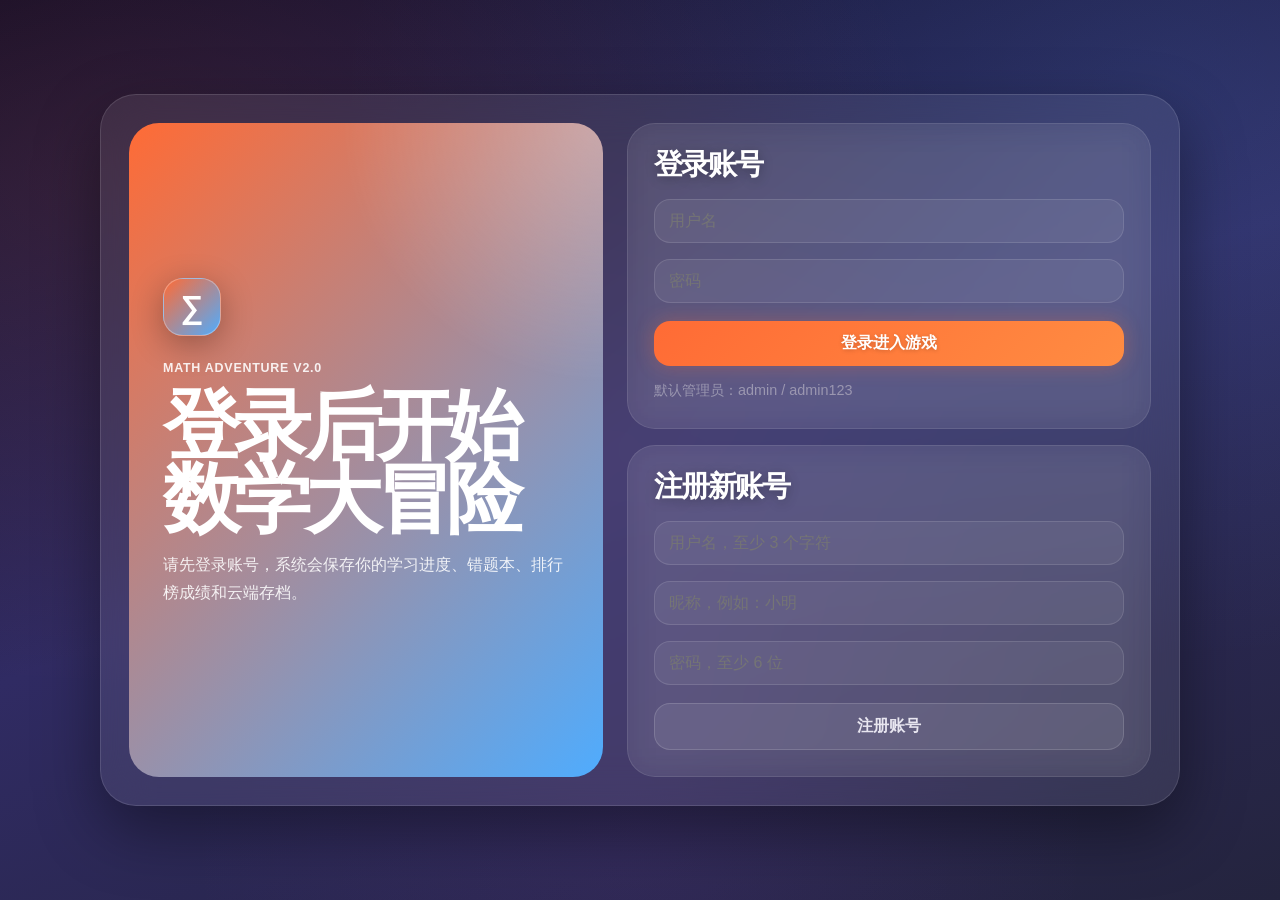
==== index.html @ 15f25584 "Add files via upload" ====
<!DOCTYPE html>
<html lang="zh-CN">
<head>
  <meta charset="UTF-8">
  <meta name="viewport" content="width=device-width, initial-scale=1.0">
  <title>数学大冒险 Math Adventure V2.0</title>
  <style>
:root {
  --bg: #0f0c29;
  --surface: #1a1a3e;
  --card: rgba(255,255,255,0.06);
  --ink: #e8e6f0;
  --muted: #9b97b0;
  --rule: rgba(255,255,255,0.1);
  --primary: #ff6b35;
  --primary-dark: #e04e1a;
  --blue: #4facfe;
  --green: #43e97b;
  --danger: #f5515f;
  --gold: #ffd700;
  --purple: #a855f7;
  --shadow: 0 8px 32px rgba(0, 0, 0, 0.3);
  --glow-primary: 0 0 20px rgba(255,107,53,0.3);
  --glow-blue: 0 0 20px rgba(79,172,254,0.3);
  --glow-green: 0 0 20px rgba(67,233,123,0.3);
}

* { box-sizing: border-box; }

body {
  margin: 0;
  min-height: 100vh;
  color: var(--ink);
  background:
    radial-gradient(ellipse at 10% 20%, rgba(255,107,53,0.12), transparent 50%),
    radial-gradient(ellipse at 90% 10%, rgba(79,172,254,0.12), transparent 50%),
    radial-gradient(ellipse at 50% 90%, rgba(168,85,247,0.08), transparent 50%),
    linear-gradient(160deg, #0f0c29, #302b63, #24243e);
  background-attachment: fixed;
  font-family: "Microsoft YaHei", "PingFang SC", Arial, sans-serif;
  overflow-x: hidden;
}

button, input, textarea { font: inherit; }

button {
  border: none;
  cursor: pointer;
  transition: transform .15s ease, box-shadow .15s ease, background .15s ease, filter .15s ease;
}

button:hover { transform: translateY(-2px); filter: brightness(1.1); }
button:active { transform: translateY(0); filter: brightness(0.95); }

.app {
  width: min(1440px, calc(100% - 28px));
  margin: 0 auto;
  padding: 20px 0 32px;
}

.app.locked {
  display: none;
}

.auth-gate {
  min-height: 100vh;
  display: grid;
  place-items: center;
  padding: 24px;
}

.auth-gate.hidden {
  display: none;
}

.auth-card {
  width: min(1080px, 100%);
  display: grid;
  grid-template-columns: .95fr 1.05fr;
  gap: 24px;
  padding: 28px;
  border-radius: 36px;
  background: rgba(255, 255, 255, 0.08);
  border: 1px solid rgba(255,255,255,0.12);
  box-shadow: 0 24px 64px rgba(0,0,0,0.4);
  backdrop-filter: blur(24px);
}

.auth-intro {
  min-height: 520px;
  padding: 34px;
  border-radius: 30px;
  color: #fff;
  background:
    radial-gradient(circle at top right, rgba(255, 255, 255, .28), transparent 260px),
    linear-gradient(135deg, var(--primary), var(--blue));
  display: flex;
  flex-direction: column;
  justify-content: center;
}

.auth-logo {
  margin-bottom: 22px;
  background: rgba(255, 255, 255, .18);
  border: 1px solid rgba(255, 255, 255, .3);
}

.auth-intro .eyebrow,
.auth-intro p {
  color: rgba(255, 255, 255, .88);
}

.auth-intro h1 {
  margin: 0;
  font-size: clamp(2.5rem, 6vw, 5.2rem);
  line-height: .95;
  letter-spacing: -.08em;
}

.auth-forms {
  display: grid;
  gap: 16px;
}

.auth-panel {
  padding: 26px;
  border-radius: 28px;
  background: rgba(255,255,255,0.06);
  border: 1px solid rgba(255,255,255,0.1);
  backdrop-filter: blur(16px);
}

.auth-panel h2 {
  font-size: 1.8rem;
  margin-bottom: 12px;
}

.auth-tip {
  margin: 12px 0 0;
  font-size: .9rem;
}

.topbar {
  display: flex;
  align-items: center;
  justify-content: space-between;
  gap: 20px;
  margin-bottom: 20px;
}

.brand {
  display: flex;
  gap: 14px;
  align-items: center;
}

.logo {
  width: 58px;
  height: 58px;
  border-radius: 20px;
  display: grid;
  place-items: center;
  color: #fff;
  background: linear-gradient(135deg, var(--primary), var(--blue));
  font-size: 2rem;
  font-weight: 900;
  box-shadow: var(--shadow);
}

.brand h1 {
  margin: 0;
  font-size: 1.55rem;
  letter-spacing: -0.04em;
}

.brand p {
  margin: 2px 0 0;
  color: var(--muted);
  font-size: .9rem;
}

.player-strip {
  display: flex;
  align-items: center;
  gap: 12px;
  padding: 10px;
  background: rgba(255, 255, 255, 0.06);
  border: 1px solid rgba(255,255,255,0.1);
  border-radius: 26px;
  box-shadow: 0 8px 32px rgba(0,0,0,0.3);
  backdrop-filter: blur(16px);
}

.online-status {
  padding: 11px 15px;
  border-radius: 999px;
  color: var(--muted);
  background: rgba(255, 255, 255, 0.06);
  border: 1px solid rgba(255,255,255,0.1);
  box-shadow: 0 8px 32px rgba(0,0,0,0.3);
  font-weight: 800;
  white-space: nowrap;
  backdrop-filter: blur(16px);
}

.online-status.online {
  color: #fff;
  background: linear-gradient(135deg, var(--green), var(--blue));
}

.avatar {
  width: 48px;
  height: 48px;
  border-radius: 18px;
  background: linear-gradient(135deg, var(--purple), var(--blue));
  font-size: 1.7rem;
  box-shadow: 0 4px 16px rgba(168,85,247,0.3);
}

.identity { min-width: 116px; }
.identity strong { display: block; color: #fff; }
.identity span { display: block; color: var(--muted); font-size: .82rem; }

.resource {
  min-width: 64px;
  padding: 8px 10px;
  text-align: center;
  background: rgba(255,255,255,0.06);
  border-radius: 18px;
  border: 1px solid rgba(255,255,255,0.1);
}

.resource b { display: block; color: var(--gold); }
.resource span { display: block; color: var(--muted); font-size: .75rem; }

.layout {
  display: grid;
  grid-template-columns: 220px 1fr;
  gap: 20px;
  align-items: start;
}

.sidebar {
  position: sticky;
  top: 18px;
  display: grid;
  gap: 10px;
  padding: 14px;
  background: rgba(255, 255, 255, 0.05);
  border: 1px solid rgba(255,255,255,0.08);
  border-radius: 28px;
  box-shadow: 0 8px 32px rgba(0,0,0,0.3);
  backdrop-filter: blur(20px);
}

.nav {
  width: 100%;
  text-align: left;
  padding: 13px 14px;
  border-radius: 18px;
  color: var(--ink);
  background: transparent;
  font-weight: 700;
}

.nav.active,
.nav:hover {
  color: #fff;
  background: linear-gradient(135deg, var(--primary), var(--purple));
  box-shadow: var(--glow-primary);
}

.content {
  min-height: 760px;
  padding: 18px;
  border-radius: 32px;
  background: rgba(255, 255, 255, 0.04);
  border: 1px solid rgba(255,255,255,0.08);
  box-shadow: 0 8px 32px rgba(0,0,0,0.3);
  backdrop-filter: blur(20px);
}

.view { display: none; }
.view.active { display: block; animation: fadeIn .25s ease; }

@keyframes fadeIn {
  from { opacity: 0; transform: translateY(12px); }
  to { opacity: 1; transform: translateY(0); }
}

@keyframes shimmer {
  0% { background-position: -200% center; }
  100% { background-position: 200% center; }
}

@keyframes float {
  0%, 100% { transform: translateY(0); }
  50% { transform: translateY(-8px); }
}

@keyframes pulse-glow {
  0%, 100% { box-shadow: 0 0 20px rgba(255,107,53,0.2); }
  50% { box-shadow: 0 0 40px rgba(255,107,53,0.4), 0 0 60px rgba(168,85,247,0.2); }
}

@keyframes gradient-shift {
  0% { background-position: 0% 50%; }
  50% { background-position: 100% 50%; }
  100% { background-position: 0% 50%; }
}

.hero-card {
  display: grid;
  grid-template-columns: 1.15fr .85fr;
  gap: 26px;
  min-height: 360px;
  padding: 34px;
  border-radius: 30px;
  background: linear-gradient(135deg, rgba(255,107,53,0.15), rgba(79,172,254,0.1), rgba(168,85,247,0.08));
  border: 1px solid rgba(255,255,255,0.1);
  box-shadow: 0 12px 48px rgba(0,0,0,0.3);
  backdrop-filter: blur(16px);
  overflow: hidden;
}

.eyebrow {
  margin: 0 0 10px;
  color: var(--gold);
  font-weight: 800;
  letter-spacing: .06em;
  text-transform: uppercase;
  font-size: .78rem;
}

h2 {
  margin: 0;
  font-size: clamp(2rem, 4vw, 4.4rem);
  line-height: 1;
  letter-spacing: -.07em;
  color: #fff;
  text-shadow: 0 2px 12px rgba(0,0,0,0.3);
}

h3 { margin: 0 0 12px; font-size: 1.15rem; color: #fff; }
p { color: var(--muted); line-height: 1.7; }

.hero-actions,
.toolbar,
.battle-actions {
  display: flex;
  flex-wrap: wrap;
  gap: 12px;
  margin-top: 22px;
}

.primary,
.secondary,
.danger-btn {
  padding: 12px 18px;
  border-radius: 16px;
  font-weight: 800;
}

.primary {
  color: #fff;
  background: linear-gradient(135deg, var(--primary), #ff8c42, var(--purple));
  background-size: 200% 200%;
  animation: gradient-shift 3s ease infinite;
  box-shadow: var(--glow-primary);
  text-shadow: 0 1px 4px rgba(0,0,0,0.2);
}

.secondary {
  color: var(--ink);
  background: rgba(255,255,255,0.08);
  border: 1px solid rgba(255,255,255,0.15);
}

.secondary:hover {
  background: rgba(255,255,255,0.14);
  box-shadow: var(--glow-blue);
}

.danger-btn {
  color: #fff;
  background: var(--danger);
}

.hero-visual {
  position: relative;
  min-height: 280px;
  border-radius: 28px;
  background:
    linear-gradient(180deg, rgba(79,172,254,0.12), rgba(168,85,247,0.08)),
    rgba(255,255,255,0.04);
  border: 1px solid rgba(255,255,255,0.08);
}

.boss-face {
  position: absolute;
  inset: 52px;
  display: grid;
  place-items: center;
  font-size: 8rem;
  border-radius: 34px;
  background: rgba(255,255,255,0.04);
  border: 1px solid rgba(255,255,255,0.06);
}

.floating-card {
  position: absolute;
  left: 18px;
  top: 18px;
  padding: 12px 16px;
  border-radius: 16px;
  background: rgba(255,255,255,0.1);
  border: 1px solid rgba(255,255,255,0.15);
  box-shadow: 0 8px 24px rgba(0,0,0,0.3);
  backdrop-filter: blur(12px);
  font-weight: 800;
  color: #fff;
}

.floating-card.alt {
  left: auto;
  top: auto;
  right: 18px;
  bottom: 18px;
}

.dashboard-grid,
.report-grid {
  display: grid;
  grid-template-columns: repeat(3, 1fr);
  gap: 16px;
  margin-top: 16px;
}

.account-grid {
  display: grid;
  grid-template-columns: repeat(3, 1fr);
  gap: 16px;
}

.input {
  width: 100%;
  margin: 8px 0;
  padding: 12px 14px;
  border-radius: 16px;
  border: 1px solid rgba(255,255,255,0.12);
  color: var(--ink);
  background: rgba(255,255,255,0.06);
  outline: none;
}

.input:focus {
  border-color: var(--blue);
  box-shadow: 0 0 0 4px rgba(79,172,254,0.2), var(--glow-blue);
}

.full {
  width: 100%;
  justify-content: center;
  margin-top: 10px;
}

.report-grid { grid-template-columns: repeat(4, 1fr); }

.panel {
  padding: 22px;
  border-radius: 26px;
  background: rgba(255,255,255,0.05);
  border: 1px solid rgba(255,255,255,0.08);
  box-shadow: 0 8px 32px rgba(0,0,0,0.2);
}

.clean-list {
  list-style: none;
  padding: 0;
  margin: 0;
  display: grid;
  gap: 10px;
}

.clean-list li {
  padding: 12px 14px;
  border-radius: 16px;
  background: rgba(255,255,255,0.04);
  color: var(--muted);
}

.progress-line {
  display: grid;
  grid-template-columns: 72px 1fr auto;
  gap: 10px;
  align-items: center;
  margin: 14px 0;
}

.progress-line span { color: var(--muted); font-size: .9rem; }

.bar {
  height: 12px;
  overflow: hidden;
  border-radius: 99px;
  background: rgba(255,255,255,0.08);
}

.bar i {
  display: block;
  width: 0;
  height: 100%;
  border-radius: inherit;
  background: linear-gradient(90deg, var(--blue), var(--green), var(--blue));
  background-size: 200% 100%;
  animation: shimmer 2s linear infinite;
  transition: width .25s ease;
  box-shadow: 0 0 12px rgba(67,233,123,0.4);
}

.bar.danger i { background: linear-gradient(90deg, var(--danger), var(--primary)); box-shadow: 0 0 12px rgba(245,81,95,0.4); }

.quick-grid,
.shop-grid,
.achievement-grid {
  display: grid;
  grid-template-columns: repeat(2, 1fr);
  gap: 10px;
}

.quick-grid button,
.shop-card,
.achievement-card {
  padding: 16px;
  border-radius: 18px;
  background: rgba(255,255,255,0.04);
  border: 1px solid rgba(255,255,255,0.06);
  text-align: left;
}

.section-head {
  display: flex;
  justify-content: space-between;
  gap: 24px;
  align-items: end;
  margin-bottom: 20px;
}

.section-head p { max-width: 520px; margin: 0; }

.world-grid {
  display: grid;
  grid-template-columns: repeat(3, 1fr);
  gap: 16px;
}

.world-card {
  position: relative;
  min-height: 220px;
  padding: 22px;
  border-radius: 28px;
  border: 1px solid var(--rule);
  background: rgba(255,255,255,0.05);
  box-shadow: 0 8px 32px rgba(0,0,0,0.2);
  overflow: hidden;
}

.world-card.locked {
  filter: grayscale(.55);
  opacity: .7;
}

.world-card .world-icon {
  font-size: 3.2rem;
  margin-bottom: 12px;
}

.world-card h3 { font-size: 1.35rem; }

.world-meta {
  display: flex;
  flex-wrap: wrap;
  gap: 8px;
  margin-top: 14px;
}

.tag {
  display: inline-flex;
  padding: 6px 10px;
  border-radius: 999px;
  background: rgba(255,255,255,0.04);
  color: var(--muted);
  font-size: .82rem;
  font-weight: 700;
}

.battle-layout {
  display: grid;
  grid-template-columns: minmax(0, 1fr) 310px;
  gap: 16px;
}

.practice-layout {
  display: grid;
  grid-template-columns: 330px minmax(0, 1fr);
  gap: 16px;
  align-items: start;
}

.practice-mode-grid {
  display: grid;
  gap: 12px;
}

.practice-mode {
  display: grid;
  gap: 5px;
  width: 100%;
  padding: 16px;
  border-radius: 18px;
  text-align: left;
  color: var(--ink);
  background: rgba(255,255,255,0.04);
  border: 2px solid var(--rule);
}

.practice-mode b {
  font-size: 1.02rem;
}

.practice-mode span {
  color: var(--muted);
  font-size: .9rem;
}

.practice-mode.active,
.practice-mode:hover {
  color: #fff;
  border-color: transparent;
  background: linear-gradient(135deg, var(--primary), var(--purple));
  box-shadow: var(--glow-primary);
}

.practice-mode.active span,
.practice-mode:hover span {
  color: rgba(255, 255, 255, .86);
}

.practice-stats {
  display: grid;
  grid-template-columns: 1fr 1fr;
  gap: 10px;
  margin-top: 16px;
}

.practice-stats div {
  padding: 14px;
  border-radius: 16px;
  background: rgba(255,255,255,0.04);
  border: 1px solid rgba(255,255,255,0.06);
  text-align: center;
}

.practice-stats strong {
  display: block;
  color: var(--blue);
  font-size: 1.8rem;
  line-height: 1;
}

.practice-stats span {
  color: var(--muted);
  font-size: .82rem;
}

.fill-answer {
  display: grid;
  grid-template-columns: minmax(0, 1fr) auto;
  gap: 12px;
  margin-top: 14px;
}

.fill-answer input {
  min-height: 58px;
  padding: 12px 16px;
  border-radius: 18px;
  border: 2px solid rgba(255,255,255,0.12);
  background: rgba(255,255,255,0.06);
  color: var(--ink);
  font-size: 1.2rem;
  font-weight: 800;
  outline: none;
}

.battle-top {
  display: flex;
  justify-content: space-between;
  gap: 12px;
}

.timer {
  width: 64px;
  height: 64px;
  display: grid;
  place-items: center;
  border-radius: 22px;
  color: #fff;
  background: linear-gradient(135deg, var(--blue), var(--purple));
  font-size: 1.5rem;
  font-weight: 900;
  box-shadow: var(--glow-blue);
  animation: pulse-glow 2s ease infinite;
}

.grade-picker {
  min-width: 132px;
  padding: 10px 12px;
  border-radius: 22px;
  color: #fff;
  background: linear-gradient(135deg, var(--blue), var(--purple));
  font-weight: 900;
  box-shadow: var(--glow-blue);
}

.grade-picker span {
  display: block;
  margin-bottom: 4px;
  font-size: .76rem;
  opacity: .86;
}

.grade-picker select {
  width: 100%;
  border: 0;
  outline: 0;
  color: #fff;
  background: transparent;
  font-weight: 900;
  cursor: pointer;
}

.grade-picker option {
  color: var(--ink);
}

.boss-area {
  position: relative;
  display: grid;
  grid-template-columns: 1fr 1fr;
  place-items: center;
  min-height: 230px;
  margin: 18px 0;
  border-radius: 24px;
  background:
    linear-gradient(180deg, rgba(79,172,254,0.08), rgba(255,107,53,0.08)),
    rgba(255,255,255,0.03);
  border: 1px solid rgba(255,255,255,0.06);
}

.player-sprite,
.boss-sprite {
  font-size: 5.5rem;
  filter: drop-shadow(0 12px 24px rgba(0,0,0,0.4));
  animation: float 3s ease-in-out infinite;
}

.battle-effect {
  position: absolute;
  left: 50%;
  top: 48%;
  transform: translate(-50%, -50%) scale(.5);
  opacity: 0;
  color: var(--danger);
  font-size: 3rem;
  font-weight: 900;
  pointer-events: none;
}

.battle-effect.show {
  animation: pop .45s ease;
}

@keyframes pop {
  0% { opacity: 0; transform: translate(-50%, -50%) scale(.4); }
  30% { opacity: 1; transform: translate(-50%, -50%) scale(1.25); }
  100% { opacity: 0; transform: translate(-50%, -90%) scale(1); }
}

.hp-row {
  display: grid;
  grid-template-columns: 86px 1fr auto;
  gap: 12px;
  align-items: center;
  margin-bottom: 16px;
}

.question-box {
  padding: 22px;
  min-height: 110px;
  border-radius: 22px;
  background: rgba(255,255,255,0.04);
  border: 1px dashed var(--primary);
}

.question-box p {
  margin: 0;
  font-size: 1.45rem;
  color: #fff;
  font-weight: 900;
}

.answer-grid {
  display: grid;
  grid-template-columns: repeat(2, 1fr);
  gap: 12px;
  margin-top: 14px;
}

.answer-grid button {
  min-height: 64px;
  border-radius: 18px;
  background: rgba(255,255,255,0.06);
  border: 2px solid rgba(255,255,255,0.12);
  color: var(--ink);
  font-size: 1.25rem;
  font-weight: 900;
}

.answer-grid button.correct { border-color: var(--green); background: rgba(67,233,123,0.15); box-shadow: var(--glow-green); }
.answer-grid button.wrong { border-color: var(--danger); background: rgba(245,81,95,0.15); box-shadow: 0 0 16px rgba(245,81,95,0.3); }

.weights { display: grid; gap: 12px; margin: 16px 0 22px; }
.weight-row { display: grid; grid-template-columns: 70px 1fr 36px; gap: 8px; align-items: center; color: var(--muted); }

.wrong-list {
  display: grid;
  gap: 12px;
  margin-top: 16px;
}

.wrong-item {
  padding: 16px;
  border-radius: 18px;
  background: rgba(255,255,255,0.04);
  border: 1px solid rgba(255,255,255,0.06);
}

.wrong-item b { color: var(--ink); }
.wrong-item p { margin: 6px 0 0; }

.pet-card {
  display: grid;
  grid-template-columns: 220px 1fr;
  gap: 22px;
  align-items: center;
}

.pet-big {
  height: 220px;
  display: grid;
  place-items: center;
  border-radius: 30px;
  background: rgba(255,255,255,0.04);
  font-size: 7rem;
}

.shop-card h3,
.achievement-card h3 { margin-bottom: 6px; }

.shop-card p,
.achievement-card p { margin: 0 0 12px; }

.shop-card .price {
  display: flex;
  justify-content: space-between;
  align-items: center;
  gap: 12px;
}

.achievement-card.done {
  border-color: rgba(47, 172, 102, .5);
  background: rgba(47, 172, 102, .08);
}

.achievement-card .reward {
  color: var(--primary-dark);
  font-weight: 900;
}

.stat-card {
  text-align: center;
}

.stat-card strong {
  display: block;
  font-size: 2.4rem;
  color: var(--blue);
  line-height: 1;
}

.stat-card span { color: var(--muted); }

.report-bars {
  display: grid;
  gap: 14px;
}

.table-wrap {
  width: 100%;
  margin-top: 16px;
  overflow: auto;
  max-height: 560px;
  border: 1px solid var(--rule);
  border-radius: 18px;
}

table {
  width: 100%;
  min-width: 760px;
  border-collapse: collapse;
  background: var(--card);
}

th,
td {
  padding: 13px 14px;
  text-align: left;
  border-bottom: 1px solid var(--rule);
}

th {
  color: var(--ink);
  background: rgba(255,255,255,0.04);
}

td {
  color: var(--muted);
}

.report-row {
  display: grid;
  grid-template-columns: 90px 1fr 80px;
  align-items: center;
  gap: 10px;
}

textarea {
  width: 100%;
  min-height: 220px;
  margin-top: 18px;
  padding: 16px;
  resize: vertical;
  border-radius: 18px;
  border: 1px solid var(--rule);
  color: var(--ink);
  background: rgba(255,255,255,0.04);
}

.toast {
  position: fixed;
  left: 50%;
  bottom: 26px;
  z-index: 20;
  transform: translateX(-50%) translateY(18px);
  opacity: 0;
  max-width: min(520px, calc(100% - 32px));
  padding: 14px 18px;
  border-radius: 18px;
  color: #fff;
  background: rgba(38, 49, 68, .94);
  box-shadow: var(--shadow);
  pointer-events: none;
  transition: opacity .2s ease, transform .2s ease;
}

.toast.show {
  opacity: 1;
  transform: translateX(-50%) translateY(0);
}

@media (max-width: 1100px) {
  .topbar,
  .section-head { align-items: stretch; flex-direction: column; }
  .auth-card { grid-template-columns: 1fr; }
  .auth-intro { min-height: auto; }
  .player-strip { flex-wrap: wrap; }
  .layout { grid-template-columns: 1fr; }
  .sidebar {
    position: static;
    grid-template-columns: repeat(3, 1fr);
  }
  .battle-layout,
  .practice-layout,
  .hero-card,
  .pet-card { grid-template-columns: 1fr; }
  .dashboard-grid,
  .account-grid,
  .report-grid,
  .world-grid { grid-template-columns: repeat(2, 1fr); }
}

@media (max-width: 720px) {
  .app { width: min(100% - 16px, 1440px); padding-top: 10px; }
  .auth-gate { padding: 10px; }
  .auth-card { padding: 12px; border-radius: 24px; }
  .auth-intro,
  .auth-panel { padding: 20px; border-radius: 22px; }
  .auth-intro h1 { font-size: 2.4rem; }
  .sidebar,
  .dashboard-grid,
  .account-grid,
  .report-grid,
  .world-grid,
  .answer-grid,
  .fill-answer,
  .quick-grid,
  .shop-grid,
  .achievement-grid { grid-template-columns: 1fr; }
  .content { padding: 10px; }
  .hero-card,
  .panel { padding: 18px; }
  .resource { min-width: calc(50% - 6px); }
  .progress-line,
  .hp-row,
  .report-row,
  .weight-row { grid-template-columns: 1fr; }
  h2 { font-size: 2.2rem; }
}

</style>
</head>
<body>
  <section id="authGate" class="auth-gate">
    <div class="auth-card">
      <div class="auth-intro">
        <div class="logo auth-logo">∑</div>
        <p class="eyebrow">Math Adventure V2.0</p>
        <h1>登录后开始数学大冒险</h1>
        <p>请先登录账号，系统会保存你的学习进度、错题本、排行榜成绩和云端存档。</p>
      </div>
      <div class="auth-forms">
        <article class="auth-panel">
          <h2>登录账号</h2>
          <input id="authLoginUsername" class="input" placeholder="用户名">
          <input id="authLoginPassword" class="input" type="password" placeholder="密码">
          <button class="primary full" id="authLoginBtn">登录进入游戏</button>
          <p class="auth-tip">默认管理员：admin / admin123</p>
        </article>
        <article class="auth-panel">
          <h2>注册新账号</h2>
          <input id="authRegUsername" class="input" placeholder="用户名，至少 3 个字符">
          <input id="authRegDisplayName" class="input" placeholder="昵称，例如：小明">
          <input id="authRegPassword" class="input" type="password" placeholder="密码，至少 6 位">
          <button class="secondary full" id="authRegisterBtn">注册账号</button>
        </article>
      </div>
    </div>
  </section>

  <div id="app" class="app locked">
    <header class="topbar">
      <div class="brand">
        <div class="logo">∑</div>
        <div>
          <h1>数学大冒险</h1>
          <p>Math Adventure V2.0</p>
        </div>
      </div>
      <div class="online-status" id="onlineStatus">离线试玩模式</div>
      <div class="player-strip">
        <button class="avatar" id="avatarBtn" title="切换头像">🧙</button>
        <div class="identity">
          <strong id="playerName">小冒险家</strong>
          <span id="playerTitle">新手探险者</span>
        </div>
        <div class="resource"><b id="levelValue">1</b><span>等级</span></div>
        <div class="resource"><b id="coinValue">0</b><span>金币</span></div>
        <div class="resource"><b id="diamondValue">0</b><span>钻石</span></div>
        <div class="resource"><b id="staminaValue">20</b><span>体力</span></div>
      </div>
    </header>

    <main class="layout">
      <aside class="sidebar">
        <button class="nav active" data-view="home">🏰 游戏大厅</button>
        <button class="nav" data-view="account">👤 账号中心</button>
        <button class="nav" data-view="map">🗺️ 世界地图</button>
        <button class="nav" data-view="battle">⚔️ 开始冒险</button>
        <button class="nav" data-view="practice">✍️ 练习模式</button>
        <button class="nav" data-view="english">🅰️ 英语冒险</button>
        <button class="nav" data-view="wrongbook">📒 错题本</button>
        <button class="nav" data-view="pet">🐾 宠物</button>
        <button class="nav" data-view="shop">🛒 商城</button>
        <button class="nav" data-view="achievements">🏅 成就</button>
        <button class="nav" data-view="report">📊 学习报告</button>
        <button class="nav" data-view="leaderboard">🏆 排行榜</button>
        <button class="nav" data-view="settings">💾 存档</button>
      </aside>

      <section class="content">
        <section id="home" class="view active">
          <div class="hero-card">
            <div>
              <p class="eyebrow">小学 1～6 年级 · 游戏化数学学习</p>
              <h2>答题、闯关、打 Boss，升级你的数学战斗力</h2>
              <p>选择世界地图进入关卡，答对题目获得经验和金币。系统会根据你的正确率自动调整题型，让你重点练习薄弱内容。</p>
              <div class="hero-actions">
                <button class="primary" data-jump="battle">开始冒险</button>
                <button class="secondary" data-jump="practice">专项练习</button>
                <button class="secondary" data-jump="map">查看地图</button>
              </div>
            </div>
            <div class="hero-visual">
              <div class="boss-face">🐉</div>
              <div class="floating-card">连击 <b id="comboHome">0</b></div>
              <div class="floating-card alt">正确率 <b id="accuracyHome">0%</b></div>
            </div>
          </div>

          <div class="dashboard-grid">
            <article class="panel">
              <h3>今日任务</h3>
              <ul id="dailyTasks" class="clean-list"></ul>
            </article>
            <article class="panel">
              <h3>当前进度</h3>
              <div class="progress-line">
                <span>经验</span>
                <div class="bar"><i id="xpBar"></i></div>
                <b id="xpText">0 / 100</b>
              </div>
              <div class="progress-line">
                <span>当前 Boss</span>
                <div class="bar danger"><i id="bossPreviewBar"></i></div>
                <b id="bossPreviewText">100%</b>
              </div>
            </article>
            <article class="panel">
              <h3>快捷入口</h3>
              <div class="quick-grid">
                <button data-jump="wrongbook">错题复练</button>
                <button data-jump="practice">练习模式</button>
                <button data-jump="pet">培养宠物</button>
                <button data-jump="shop">购买道具</button>
              </div>
            </article>
          </div>
        </section>

        <section id="account" class="view">
          <div class="section-head">
            <div>
              <p class="eyebrow">Account</p>
              <h2>账号中心</h2>
            </div>
            <p>登录后可以把存档同步到后端数据库，并参与排行榜。未启动服务器时仍可离线试玩。</p>
          </div>
          <div class="account-grid">
            <article class="panel">
              <h3>注册账号</h3>
              <input id="regUsername" class="input" placeholder="用户名，至少 3 个字符">
              <input id="regDisplayName" class="input" placeholder="昵称，例如：小明">
              <input id="regPassword" class="input" type="password" placeholder="密码，至少 6 位">
              <button class="primary full" id="registerBtn">注册</button>
            </article>
            <article class="panel">
              <h3>登录</h3>
              <input id="loginUsername" class="input" placeholder="用户名">
              <input id="loginPassword" class="input" type="password" placeholder="密码">
              <button class="primary full" id="loginBtn">登录</button>
              <button class="secondary full" id="logoutBtn">退出登录</button>
            </article>
            <article class="panel">
              <h3>云端同步</h3>
              <p id="accountInfo">当前未登录，游戏会保存在本机浏览器。</p>
              <div class="toolbar">
                <button class="primary" id="syncSaveBtn">上传存档</button>
                <button class="secondary" id="loadCloudBtn">读取云端存档</button>
              </div>
            </article>
          </div>
        </section>

        <section id="map" class="view">
          <div class="section-head">
            <div>
              <p class="eyebrow">World Map</p>
              <h2>六大数学世界</h2>
            </div>
            <p>每个世界对应一个年级，完成关卡可解锁后续地图。</p>
          </div>
          <div id="worldGrid" class="world-grid"></div>
        </section>

        <section id="battle" class="view">
          <div class="battle-layout">
            <div class="battle-stage panel">
              <div class="battle-top">
                <div>
                  <p class="eyebrow" id="battleWorld">森林王国 · 第 1 关</p>
                  <h2 id="questionTitle">准备开始答题</h2>
                </div>
                <div class="timer" id="timer">30</div>
              </div>
              <div class="boss-area">
                <div class="player-sprite">🧙</div>
                <div class="battle-effect" id="battleEffect">+</div>
                <div class="boss-sprite" id="bossSprite">🐺</div>
              </div>
              <div class="hp-row">
                <span>Boss 生命</span>
                <div class="bar danger"><i id="bossHpBar"></i></div>
                <b id="bossHpText">100 / 100</b>
              </div>
              <div id="questionBox" class="question-box">
                <p>点击“生成题目”开始本关挑战。</p>
              </div>
              <div id="answerGrid" class="answer-grid"></div>
              <div class="battle-actions">
                <button class="primary" id="newQuestionBtn">生成题目</button>
                <button class="secondary" id="hintBtn">使用提示卡</button>
                <button class="secondary" id="reviveBtn">复活</button>
              </div>
            </div>
            <aside class="panel battle-side">
              <h3>AI 出题策略</h3>
              <p id="aiTip">系统会根据你的历史错题动态提高薄弱题型出现概率。</p>
              <div id="skillWeights" class="weights"></div>
              <h3>本关状态</h3>
              <ul class="clean-list">
                <li>连击：<b id="comboValue">0</b></li>
                <li>累计答题：<b id="answeredValue">0</b></li>
                <li>正确题数：<b id="correctValue">0</b></li>
                <li>当前关卡：<b id="levelStageValue">1-1</b></li>
              </ul>
            </aside>
          </div>
        </section>

        <section id="practice" class="view">
          <div class="section-head">
            <div>
              <p class="eyebrow">Practice Mode</p>
              <h2>练习模式</h2>
            </div>
            <p>选择题型进行专项练习，包含应用题、判断题、填空题。答错会自动进入错题本，答对会获得金币和经验。</p>
          </div>
          <div class="practice-layout">
            <aside class="panel">
              <h3>选择学科</h3>
              <div class="practice-mode-grid" style="margin-bottom:12px;">
                <button class="practice-mode active" data-practice-subject="math">
                  <b>🔢 数学</b>
                  <span>计算、应用、几何</span>
                </button>
                <button class="practice-mode" data-practice-subject="english">
                  <b>🅰️ 英语</b>
                  <span>单词、词汇、拼写</span>
                </button>
              </div>
              <h3>选择练习类型</h3>
              <div class="practice-mode-grid" id="practiceTypeGrid">
                <button class="practice-mode active" data-practice-type="mixed">
                  <b>综合练习</b>
                  <span>计算、应用、判断、填空混合出现</span>
                </button>
                <button class="practice-mode" data-practice-type="word">
                  <b>应用题</b>
                  <span>读题、列式、解决实际问题</span>
                </button>
                <button class="practice-mode" data-practice-type="judge">
                  <b>判断题</b>
                  <span>判断算式或结论是否正确</span>
                </button>
                <button class="practice-mode" data-practice-type="fill">
                  <b>填空题</b>
                  <span>输入答案，训练精准计算</span>
                </button>
              </div>
              <h3 style="margin-top:16px;">⭐ 挑战模式</h3>
              <div class="practice-mode-grid" id="challengeGrid">
                <button class="practice-mode" data-challenge="wrong">
                  <b>⭐ 错题强化</b>
                  <span>针对错题专项训练</span>
                </button>
                <button class="practice-mode" data-challenge="random">
                  <b>⭐ 随机挑战</b>
                  <span>随机学科随机难度</span>
                </button>
                <button class="practice-mode" data-challenge="speed">
                  <b>⭐ 极速模式</b>
                  <span>每题限时10秒</span>
                </button>
                <button class="practice-mode" data-challenge="ai">
                  <b>⭐ AI智能推荐</b>
                  <span>针对薄弱点练习</span>
                </button>
                <button class="practice-mode" data-challenge="exam">
                  <b>⭐ 模拟考试</b>
                  <span>20题限时10分钟</span>
                </button>
              </div>
              <div class="practice-stats">
                <div><strong id="practiceCount">0</strong><span>本次练习</span></div>
                <div><strong id="practiceCorrect">0</strong><span>本次正确</span></div>
              </div>
            </aside>
            <div class="panel practice-stage">
              <div class="battle-top">
                <div>
                  <p class="eyebrow" id="practiceModeTitle">综合练习</p>
                  <h2 id="practiceQuestionTitle">准备练习</h2>
                </div>
                <label class="grade-picker" title="选择练习题年级">
                  <span>年级</span>
                  <select id="practiceGradeSelect">
                    <option value="1">一年级</option>
                    <option value="2">二年级</option>
                    <option value="3">三年级</option>
                    <option value="4">四年级</option>
                    <option value="5">五年级</option>
                    <option value="6">六年级</option>
                  </select>
                </label>
              </div>
              <div id="practiceQuestionBox" class="question-box">
                <p>选择练习类型后，点击“生成练习题”。</p>
              </div>
              <div id="practiceAnswerGrid" class="answer-grid"></div>
              <div id="examResult" class="panel" style="display:none;margin-top:14px;"></div>
              <div class="battle-actions">
                <button class="primary" id="newPracticeBtn">生成练习题</button>
                <button class="secondary" id="practiceHintBtn">提示</button>
              </div>
            </div>
          </div>
        </section>

        <section id="wrongbook" class="view">
          <div class="section-head">
            <div>
              <p class="eyebrow">Wrong Book</p>
              <h2>错题本</h2>
            </div>
            <p>自动记录错误题目，支持专项复练。</p>
          </div>
          <div class="panel">
            <div class="toolbar">
              <button class="primary" id="practiceWrongBtn">复练错题</button>
              <button class="secondary" id="clearWrongBtn">清空错题</button>
            </div>
            <div id="wrongList" class="wrong-list"></div>
          </div>
        </section>

        <section id="pet" class="view">
          <div class="section-head">
            <div>
              <p class="eyebrow">Pet System</p>
              <h2>宠物伙伴</h2>
            </div>
            <p>宠物升级后会增加金币、经验收益，并提供战斗辅助。</p>
          </div>
          <div class="pet-card panel">
            <div class="pet-big" id="petIcon">🐣</div>
            <div>
              <h3 id="petName">小数苗</h3>
              <p id="petDesc">技能：答对题目时额外获得金币。</p>
              <div class="progress-line">
                <span>宠物等级</span>
                <div class="bar"><i id="petBar"></i></div>
                <b id="petLevelText">Lv.1</b>
              </div>
              <button class="primary" id="feedPetBtn">喂养宠物（30 金币）</button>
            </div>
          </div>
        </section>

        <section id="shop" class="view">
          <div class="section-head">
            <div>
              <p class="eyebrow">Shop</p>
              <h2>冒险商城</h2>
            </div>
            <p>购买提示卡、复活卡、双倍经验和主题皮肤。</p>
          </div>
          <div id="shopGrid" class="shop-grid"></div>
        </section>

        <section id="achievements" class="view">
          <div class="section-head">
            <div>
              <p class="eyebrow">Achievements</p>
              <h2>成就系统</h2>
            </div>
            <p>完成指定目标可以获得称号、金币和钻石。</p>
          </div>
          <div id="achievementGrid" class="achievement-grid"></div>
        </section>

        <section id="report" class="view">
          <div class="section-head">
            <div>
              <p class="eyebrow">Learning Report</p>
              <h2>学习报告</h2>
            </div>
            <p>统计学习时间、答题数量、正确率、错题排行和提升趋势。</p>
          </div>
          <div class="report-grid">
            <article class="panel stat-card"><strong id="reportAnswered">0</strong><span>累计答题</span></article>
            <article class="panel stat-card"><strong id="reportAccuracy">0%</strong><span>总体正确率</span></article>
            <article class="panel stat-card"><strong id="reportDays">1</strong><span>学习天数</span></article>
            <article class="panel stat-card"><strong id="reportTime">0 分钟</strong><span>学习时间</span></article>
          </div>
          <div class="panel">
            <h3>题型表现</h3>
            <div id="reportSkills" class="report-bars"></div>
          </div>
        </section>

        <section id="leaderboard" class="view">
          <div class="section-head">
            <div>
              <p class="eyebrow">Leaderboard</p>
              <h2>排行榜</h2>
            </div>
            <p>登录后击败 Boss 或上报成绩，会进入全服排行榜。</p>
          </div>
          <div class="panel">
            <div class="toolbar">
              <button class="primary" id="submitScoreBtn">上报当前成绩</button>
              <button class="secondary" id="refreshRankBtn">刷新排行榜</button>
            </div>
            <div class="table-wrap">
              <table>
                <thead>
                  <tr>
                    <th>排名</th>
                    <th>玩家</th>
                    <th>分数</th>
                    <th>等级</th>
                    <th>世界</th>
                    <th>正确率</th>
                    <th>答题数</th>
                  </tr>
                </thead>
                <tbody id="leaderboardBody">
                  <tr><td colspan="7">点击刷新排行榜。</td></tr>
                </tbody>
              </table>
            </div>
          </div>
        </section>

        <section id="settings" class="view">
          <div class="section-head">
            <div>
              <p class="eyebrow">Save</p>
              <h2>存档系统</h2>
            </div>
            <p>当前版本使用浏览器 LocalStorage 自动保存。</p>
          </div>
          <div class="panel">
            <div class="toolbar">
              <button class="primary" id="exportBtn">导出存档</button>
              <button class="secondary" id="importBtn">导入存档</button>
              <button class="danger-btn" id="resetBtn">重置游戏</button>
            </div>
            <textarea id="saveText" placeholder="导出的存档会显示在这里，也可以粘贴存档后点击导入。"></textarea>
          </div>
        </section>

        <section id="english" class="view">
          <div class="section-head">
            <div>
              <p class="eyebrow">English Adventure</p>
              <h2>英语冒险</h2>
            </div>
            <p>单词、语法、句子，用英语打败Boss！</p>
          </div>
          <div class="battle-layout">
            <div class="battle-stage panel">
              <div class="battle-top">
                <div>
                  <p class="eyebrow" id="englishWorld">英语世界 · 第 1 关</p>
                  <h2 id="englishQuestionTitle">准备开始英语挑战</h2>
                </div>
                <div class="timer" id="englishTimer">30</div>
              </div>
              <div class="boss-area">
                <div class="player-sprite">🧙</div>
                <div class="battle-effect" id="englishEffect">+</div>
                <div class="boss-sprite" id="englishBossSprite">🦉</div>
              </div>
              <div class="hp-row">
                <span>Boss 生命</span>
                <div class="bar danger"><i id="englishBossHpBar"></i></div>
                <b id="englishBossHpText">100 / 100</b>
              </div>
              <div id="englishQuestionBox" class="question-box">
                <p>点击“生成英语题”开始挑战。</p>
              </div>
              <div id="englishAnswerGrid" class="answer-grid"></div>
              <div class="battle-actions">
                <button class="primary" id="newEnglishBtn">生成英语题</button>
                <button class="secondary" id="englishHintBtn">提示</button>
              </div>
            </div>
            <aside class="panel battle-side">
              <h3>英语世界</h3>
              <div id="englishWorldGrid" class="world-grid" style="grid-template-columns:1fr;"></div>
              <h3 style="margin-top:16px;">本关状态</h3>
              <ul class="clean-list">
                <li>连击：<b id="englishCombo">0</b></li>
                <li>累计答题：<b id="englishAnswered">0</b></li>
                <li>正确题数：<b id="englishCorrect">0</b></li>
              </ul>
            </aside>
          </div>
        </section>
      </section>
    </main>
  </div>

  <div id="toast" class="toast"></div>
  <script>
window.MathAdventureData = {
  worlds: [
    { id: 1, name: "森林王国", grade: "一年级", icon: "🌲", boss: "🐺", focus: "20以内加减法", color: "#2fac66" },
    { id: 2, name: "海洋世界", grade: "二年级", icon: "🌊", boss: "🦈", focus: "表内乘除法", color: "#2f88ff" },
    { id: 3, name: "沙漠探险", grade: "三年级", icon: "🏜️", boss: "🦂", focus: "多位数运算", color: "#ffb13d" },
    { id: 4, name: "冰雪王国", grade: "四年级", icon: "❄️", boss: "🐻‍❄️", focus: "混合运算", color: "#5fb9ff" },
    { id: 5, name: "天空之城", grade: "五年级", icon: "☁️", boss: "🦅", focus: "小数与几何", color: "#8a6cff" },
    { id: 6, name: "宇宙空间", grade: "六年级", icon: "🪐", boss: "👾", focus: "分数百分数", color: "#263144" }
  ],
  skills: [
    { id: "add", name: "加法" },
    { id: "sub", name: "减法" },
    { id: "mul", name: "乘法" },
    { id: "div", name: "除法" },
    { id: "word", name: "应用题" },
    { id: "geo", name: "几何" }
  ],
  shop: [
    { id: "hint", name: "提示卡", desc: "答题时排除两个错误答案", price: 20, type: "coin", icon: "💡" },
    { id: "revive", name: "复活卡", desc: "Boss 战中恢复 30 点 Boss 伤害机会", price: 35, type: "coin", icon: "❤️" },
    { id: "doubleXp", name: "双倍经验", desc: "接下来 5 题经验翻倍", price: 2, type: "diamond", icon: "⚡" },
    { id: "skin", name: "星光皮肤", desc: "获得限定称号：星光冒险家", price: 80, type: "coin", icon: "✨" }
  ],
  achievements: [
    { id: "firstAnswer", name: "首次答题", desc: "完成第一道题", coin: 10, diamond: 0 },
    { id: "combo5", name: "连击新星", desc: "达成 5 连击", coin: 30, diamond: 1 },
    { id: "answer20", name: "练习达人", desc: "累计答题 20 道", coin: 50, diamond: 1 },
    { id: "boss1", name: "森林勇者", desc: "击败森林王国 Boss", coin: 80, diamond: 2 },
    { id: "wrongClear", name: "错题清道夫", desc: "完成一次错题复练", coin: 40, diamond: 1 },
    { id: "petLv3", name: "宠物训练师", desc: "宠物升到 3 级", coin: 60, diamond: 1 }
  ],
  englishWorlds: [
    { id: 1, name: "字母森林", grade: "一年级", icon: "🌲", boss: "🦉", focus: "字母与简单单词" },
    { id: 2, name: "单词海洋", grade: "二年级", icon: "🌊", boss: "🐙", focus: "基础词汇" },
    { id: 3, name: "语法沙漠", grade: "三年级", icon: "🏜️", boss: "🦂", focus: "简单句型" },
    { id: 4, name: "短语雪山", grade: "四年级", icon: "❄️", boss: "🐻‍❄️", focus: "常用短语" },
    { id: 5, name: "时态天空", grade: "五年级", icon: "☁️", boss: "🦅", focus: "时态语法" },
    { id: 6, name: "阅读宇宙", grade: "六年级", icon: "🪐", boss: "👾", focus: "阅读理解" }
  ],
  englishWords: {
    1: [
      { en: "apple", zh: "苹果" }, { en: "cat", zh: "猫" }, { en: "dog", zh: "狗" },
      { en: "book", zh: "书" }, { en: "pen", zh: "笔" }, { en: "red", zh: "红色" },
      { en: "sun", zh: "太阳" }, { en: "moon", zh: "月亮" }, { en: "star", zh: "星星" },
      { en: "ball", zh: "球" }, { en: "fish", zh: "鱼" }, { en: "bird", zh: "鸟" }
    ],
    2: [
      { en: "school", zh: "学校" }, { en: "teacher", zh: "老师" }, { en: "student", zh: "学生" },
      { en: "friend", zh: "朋友" }, { en: "family", zh: "家庭" }, { en: "happy", zh: "开心的" },
      { en: "water", zh: "水" }, { en: "bread", zh: "面包" }, { en: "milk", zh: "牛奶" },
      { en: "tree", zh: "树" }, { en: "flower", zh: "花" }, { en: "green", zh: "绿色" }
    ],
    3: [
      { en: "morning", zh: "早上" }, { en: "evening", zh: "晚上" }, { en: "breakfast", zh: "早餐" },
      { en: "dinner", zh: "晚餐" }, { en: "subject", zh: "科目" }, { en: "science", zh: "科学" },
      { en: "beautiful", zh: "美丽的" }, { en: "weather", zh: "天气" }, { en: "season", zh: "季节" },
      { en: "animal", zh: "动物" }, { en: "vegetable", zh: "蔬菜" }, { en: "favorite", zh: "最喜欢的" }
    ],
    4: [
      { en: "play football", zh: "踢足球" }, { en: "read books", zh: "读书" }, { en: "go shopping", zh: "去购物" },
      { en: "watch TV", zh: "看电视" }, { en: "get up", zh: "起床" }, { en: "go to bed", zh: "睡觉" },
      { en: "have lunch", zh: "吃午饭" }, { en: "do homework", zh: "做作业" }, { en: "take a walk", zh: "散步" },
      { en: "by bus", zh: "乘公交车" }, { en: "on foot", zh: "步行" }, { en: "at school", zh: "在学校" }
    ],
    5: [
      { en: "played", zh: "play 的过去式" }, { en: "went", zh: "go 的过去式" }, { en: "was", zh: "am/is 的过去式" },
      { en: "were", zh: "are 的过去式" }, { en: "did", zh: "do 的过去式" }, { en: "had", zh: "have 的过去式" },
      { en: "eating", zh: "eat 的现在分词" }, { en: "running", zh: "run 的现在分词" }, { en: "bigger", zh: "big 的比较级" },
      { en: "fastest", zh: "fast 的最高级" }, { en: "carefully", zh: "careful 的副词" }, { en: "children", zh: "child 的复数" }
    ],
    6: [
      { en: "environment", zh: "环境" }, { en: "technology", zh: "科技" }, { en: "culture", zh: "文化" },
      { en: "experience", zh: "经验" }, { en: "knowledge", zh: "知识" }, { en: "challenge", zh: "挑战" },
      { en: "opportunity", zh: "机会" }, { en: "development", zh: "发展" }, { en: "communication", zh: "交流" },
      { en: "responsibility", zh: "责任" }, { en: "achievement", zh: "成就" }, { en: "imagination", zh: "想象力" }
    ]
  }
};

</script>
  <script>
const DATA = window.MathAdventureData;
const SAVE_KEY = "math_adventure_v2_save";

const defaultState = {
  player: {
    name: "小冒险家",
    avatarIndex: 0,
    avatars: ["🧙", "🦊", "🐼", "🤖", "🧝"],
    title: "新手探险者",
    level: 1,
    xp: 0,
    coin: 60,
    diamond: 3,
    stamina: 20,
    currentWorld: 1,
    currentLevel: 1,
    combo: 0,
    maxCombo: 0
  },
  boss: { hp: 100, maxHp: 100 },
  inventory: { hint: 1, revive: 1, doubleXp: 0, doubleXpLeft: 0, skin: 0 },
  pet: { name: "小数苗", icon: "🐣", level: 1, xp: 0 },
  stats: {
    answered: 0,
    correct: 0,
    startTime: Date.now(),
    days: 1,
    skill: {
      add: { answered: 0, correct: 0 },
      sub: { answered: 0, correct: 0 },
      mul: { answered: 0, correct: 0 },
      div: { answered: 0, correct: 0 },
      word: { answered: 0, correct: 0 },
      geo: { answered: 0, correct: 0 }
    }
  },
  wrongbook: [],
  achievements: {},
  practice: { type: "mixed", grade: 1, answered: 0, correct: 0, subject: "math", challenge: null },
  english: { currentWorld: 1, currentLevel: 1, bossHp: 100, bossMaxHp: 100, combo: 0, answered: 0, correct: 0 },
  exam: { active: false, total: 20, current: 0, correct: 0, timeLeft: 600, results: [] },
  daily: { date: "", signed: false, answeredToday: 0 }
};

let state = loadState();
let currentQuestion = null;
let currentPracticeQuestion = null;
let timerId = null;
let timeLeft = 30;
let wrongPracticeMode = false;
let authToken = localStorage.getItem("math_adventure_token") || "";
let currentUser = null;
let syncTimer = null;
let adventureQuestionBag = [];

const $ = (id) => document.getElementById(id);
const $$ = (selector) => Array.from(document.querySelectorAll(selector));

function clone(obj) {
  return JSON.parse(JSON.stringify(obj));
}

function loadState() {
  try {
    const raw = localStorage.getItem(SAVE_KEY);
    if (!raw) return clone(defaultState);
    return mergeDeep(clone(defaultState), JSON.parse(raw));
  } catch {
    return clone(defaultState);
  }
}

function mergeDeep(base, saved) {
  Object.keys(saved || {}).forEach((key) => {
    if (saved[key] && typeof saved[key] === "object" && !Array.isArray(saved[key])) {
      base[key] = mergeDeep(base[key] || {}, saved[key]);
    } else {
      base[key] = saved[key];
    }
  });
  return base;
}

function saveState() {
  localStorage.setItem(SAVE_KEY, JSON.stringify(state));
  scheduleCloudSave();
}

async function api(path, options = {}) {
  const headers = Object.assign({ "Content-Type": "application/json" }, options.headers || {});
  if (authToken) headers.Authorization = `Bearer ${authToken}`;
  const res = await fetch(path, Object.assign({}, options, { headers }));
  const data = await res.json().catch(() => ({ ok: false, error: "服务器响应格式错误" }));
  if (!res.ok || data.ok === false) throw new Error(data.error || "请求失败");
  return data;
}

function scheduleCloudSave() {
  if (!authToken || !currentUser) return;
  clearTimeout(syncTimer);
  syncTimer = setTimeout(() => uploadCloudSave(true), 900);
}

function today() {
  return new Date().toISOString().slice(0, 10);
}

function ensureDaily() {
  if (state.daily.date !== today()) {
    state.daily = { date: today(), signed: false, answeredToday: 0 };
    state.player.stamina = Math.max(state.player.stamina, 20);
    saveState();
  }
}

function showToast(message) {
  const toast = $("toast");
  toast.textContent = message;
  toast.classList.add("show");
  setTimeout(() => toast.classList.remove("show"), 2200);
}

function switchView(id) {
  $$(".view").forEach(v => v.classList.toggle("active", v.id === id));
  $$(".nav").forEach(n => n.classList.toggle("active", n.dataset.view === id));
  renderAll();
}

function bindNavigation() {
  $$(".nav").forEach(btn => btn.addEventListener("click", () => switchView(btn.dataset.view)));
  $$("[data-jump]").forEach(btn => btn.addEventListener("click", () => switchView(btn.dataset.jump)));
}

function renderAll() {
  ensureDaily();
  renderHeader();
  renderHome();
  renderMap();
  renderBattleStatus();
  renderPractice();
  renderEnglishStatus();
  renderWrongbook();
  renderPet();
  renderShop();
  renderAchievements();
  renderReport();
  renderAccount();
}

function renderHeader() {
  const p = state.player;
  $("playerName").textContent = p.name;
  $("playerTitle").textContent = p.title;
  $("levelValue").textContent = p.level;
  $("coinValue").textContent = p.coin;
  $("diamondValue").textContent = p.diamond;
  $("staminaValue").textContent = p.stamina;
  $$(".avatar, .player-sprite").forEach(el => el.textContent = p.avatars[p.avatarIndex]);
}

function renderHome() {
  const accuracy = getAccuracy(state.stats);
  $("comboHome").textContent = state.player.combo;
  $("accuracyHome").textContent = `${accuracy}%`;
  $("xpBar").style.width = `${Math.min(100, state.player.xp)}%`;
  $("xpText").textContent = `${state.player.xp} / 100`;
  $("bossPreviewBar").style.width = `${Math.max(0, (state.boss.hp / state.boss.maxHp) * 100)}%`;
  $("bossPreviewText").textContent = `${state.boss.hp}%`;

  const dailyTasks = [
    { text: "完成 5 道题", done: state.daily.answeredToday >= 5 },
    { text: "达成 3 连击", done: state.player.combo >= 3 },
    { text: "查看一次学习报告", done: false }
  ];
  $("dailyTasks").innerHTML = dailyTasks.map(t => `<li>${t.done ? "✅" : "⬜"} ${t.text}</li>`).join("");
}

function renderMap() {
  $("worldGrid").innerHTML = DATA.worlds.map(world => {
    const unlocked = world.id <= state.player.currentWorld;
    const current = world.id === state.player.currentWorld;
    return `
      <article class="world-card ${unlocked ? "" : "locked"}">
        <div class="world-icon">${world.icon}</div>
        <h3>${world.name}</h3>
        <p>${world.grade} · ${world.focus}</p>
        <div class="world-meta">
          <span class="tag">${unlocked ? "已解锁" : "未解锁"}</span>
          <span class="tag">${current ? `当前第 ${state.player.currentLevel} 关` : "10 关挑战"}</span>
          <span class="tag">Boss ${world.boss}</span>
        </div>
      </article>
    `;
  }).join("");
}

function renderBattleStatus() {
  const world = getCurrentWorld();
  $("battleWorld").textContent = `${world.name} · 第 ${state.player.currentLevel} 关`;
  $("bossSprite").textContent = world.boss;
  $("bossHpBar").style.width = `${Math.max(0, (state.boss.hp / state.boss.maxHp) * 100)}%`;
  $("bossHpText").textContent = `${state.boss.hp} / ${state.boss.maxHp}`;
  $("comboValue").textContent = state.player.combo;
  $("answeredValue").textContent = state.stats.answered;
  $("correctValue").textContent = state.stats.correct;
  $("levelStageValue").textContent = `${state.player.currentWorld}-${state.player.currentLevel}`;
  renderSkillWeights();
}

function renderPractice() {
  if (!state.practice) state.practice = { type: "mixed", grade: 1, answered: 0, correct: 0, subject: "math", challenge: null };
  if (!state.practice.grade) state.practice.grade = 1;
  if (!state.practice.subject) state.practice.subject = "math";
  const ch = state.practice.challenge;
  let title = state.practice.subject === "english" ? "英语练习" : practiceTypeName(state.practice.type);
  if (ch) {
    const names = { wrong: "错题强化", random: "随机挑战", speed: "极速模式", ai: "AI智能推荐", exam: "模拟考试" };
    title = `⭐ ${names[ch]}`;
  }
  $("practiceModeTitle").textContent = title;
  $("practiceCount").textContent = state.practice.answered;
  $("practiceCorrect").textContent = state.practice.correct;
  $("practiceGradeSelect").value = String(state.practice.grade);
  $$("[data-practice-subject]").forEach(btn => btn.classList.toggle("active", btn.dataset.practiceSubject === state.practice.subject && !ch));
  updatePracticeTypeButtons();
  $$("[data-challenge]").forEach(btn => btn.classList.toggle("active", btn.dataset.challenge === ch));
}

function updatePracticeTypeButtons() {
  const grid = $("practiceTypeGrid");
  if (!grid) return;
  if (state.practice.subject === "english") {
    grid.innerHTML = `
      <button class="practice-mode ${state.practice.type === 'mixed' ? 'active' : ''}" data-practice-type="mixed">
        <b>综合练习</b><span>中英互译、单词拼写混合</span>
      </button>
      <button class="practice-mode ${state.practice.type === 'en2zh' ? 'active' : ''}" data-practice-type="en2zh">
        <b>英译中</b><span>看英文选中文意思</span>
      </button>
      <button class="practice-mode ${state.practice.type === 'zh2en' ? 'active' : ''}" data-practice-type="zh2en">
        <b>中译英</b><span>看中文选英文单词</span>
      </button>
      <button class="practice-mode ${state.practice.type === 'fill' ? 'active' : ''}" data-practice-type="fill">
        <b>拼写填空</b><span>根据中文写出英文</span>
      </button>
    `;
  } else {
    grid.innerHTML = `
      <button class="practice-mode ${state.practice.type === 'mixed' ? 'active' : ''}" data-practice-type="mixed">
        <b>综合练习</b><span>计算、应用、判断、填空混合</span>
      </button>
      <button class="practice-mode ${state.practice.type === 'word' ? 'active' : ''}" data-practice-type="word">
        <b>应用题</b><span>读题、列式、解决实际问题</span>
      </button>
      <button class="practice-mode ${state.practice.type === 'judge' ? 'active' : ''}" data-practice-type="judge">
        <b>判断题</b><span>判断算式或结论是否正确</span>
      </button>
      <button class="practice-mode ${state.practice.type === 'fill' ? 'active' : ''}" data-practice-type="fill">
        <b>填空题</b><span>输入答案，训练精准计算</span>
      </button>
    `;
  }
  Array.from(grid.querySelectorAll("[data-practice-type]")).forEach(btn => {
    btn.addEventListener("click", () => setPracticeType(btn.dataset.practiceType));
  });
}

function setPracticeSubject(subject) {
  state.practice.subject = subject;
  state.practice.type = "mixed";
  state.practice.challenge = null;
  resetExam();
  currentPracticeQuestion = null;
  $("practiceQuestionTitle").textContent = "准备练习";
  $("practiceQuestionBox").innerHTML = `<p>已切换到${subject === 'english' ? '英语' : '数学'}练习，点击“生成练习题”。</p>`;
  $("practiceAnswerGrid").innerHTML = "";
  saveState();
  renderPractice();
}

function setChallengeMode(mode) {
  state.practice.challenge = mode;
  state.practice.type = "mixed";
  currentPracticeQuestion = null;
  resetExam();
  $("examResult").style.display = "none";
  const names = { wrong: "错题强化", random: "随机挑战", speed: "极速模式", ai: "AI智能推荐", exam: "模拟考试" };
  $("practiceQuestionTitle").textContent = `⭐ ${names[mode]} · 准备开始`;
  $("practiceQuestionBox").innerHTML = `<p>已选择${names[mode]}，点击“生成练习题”开始。</p>`;
  $("practiceAnswerGrid").innerHTML = "";
  saveState();
  renderPractice();
  if (mode === "exam") {
    state.exam = { active: true, total: 20, current: 0, correct: 0, timeLeft: 600, results: [] };
  }
}

function resetExam() {
  if (examTimerId) { clearInterval(examTimerId); examTimerId = null; }
  state.exam = { active: false, total: 20, current: 0, correct: 0, timeLeft: 600, results: [] };
}

function renderSkillWeights() {
  const weights = calculateSkillWeights();
  $("skillWeights").innerHTML = DATA.skills.map(skill => {
    const value = Math.round(weights[skill.id] * 100);
    return `
      <div class="weight-row">
        <span>${skill.name}</span>
        <div class="bar"><i style="width:${value}%"></i></div>
        <b>${value}</b>
      </div>
    `;
  }).join("");
}

function renderWrongbook() {
  if (!state.wrongbook.length) {
    $("wrongList").innerHTML = `<p>暂无错题。答错题目后会自动记录在这里。</p>`;
    return;
  }
  $("wrongList").innerHTML = state.wrongbook.slice().reverse().map(item => `
    <div class="wrong-item">
      <b>${skillName(item.skill)}：${item.text}</b>
      <p>你的答案：${item.userAnswer}；正确答案：${item.answer}</p>
      <p>解析：${item.explain}</p>
    </div>
  `).join("");
}

function renderPet() {
  const pet = state.pet;
  $("petIcon").textContent = pet.level >= 5 ? "🦄" : pet.level >= 3 ? "🐲" : pet.icon;
  $("petName").textContent = pet.level >= 5 ? "星辰独角兽" : pet.level >= 3 ? "乘法小龙" : pet.name;
  $("petDesc").textContent = `技能：答对题目时额外获得 ${pet.level} 金币和 ${Math.ceil(pet.level / 2)} 经验。`;
  $("petBar").style.width = `${Math.min(100, pet.xp)}%`;
  $("petLevelText").textContent = `Lv.${pet.level}`;
}

function renderShop() {
  $("shopGrid").innerHTML = DATA.shop.map(item => `
    <article class="shop-card">
      <h3>${item.icon} ${item.name}</h3>
      <p>${item.desc}</p>
      <div class="price">
        <b>${item.price} ${item.type === "coin" ? "金币" : "钻石"}</b>
        <button class="primary" data-buy="${item.id}">购买</button>
      </div>
    </article>
  `).join("");
  $$("[data-buy]").forEach(btn => btn.addEventListener("click", () => buyItem(btn.dataset.buy)));
}

function renderAchievements() {
  $("achievementGrid").innerHTML = DATA.achievements.map(a => {
    const done = !!state.achievements[a.id];
    return `
      <article class="achievement-card ${done ? "done" : ""}">
        <h3>${done ? "✅" : "🏅"} ${a.name}</h3>
        <p>${a.desc}</p>
        <div class="reward">奖励：${a.coin} 金币 ${a.diamond ? `+ ${a.diamond} 钻石` : ""}</div>
      </article>
    `;
  }).join("");
}

function renderReport() {
  $("reportAnswered").textContent = state.stats.answered;
  $("reportAccuracy").textContent = `${getAccuracy(state.stats)}%`;
  $("reportDays").textContent = calcLearningDays();
  $("reportTime").textContent = `${Math.max(1, Math.round((Date.now() - state.stats.startTime) / 60000))} 分钟`;
  $("reportSkills").innerHTML = DATA.skills.map(skill => {
    const record = state.stats.skill[skill.id] || { answered: 0, correct: 0 };
    const acc = record.answered ? Math.round(record.correct / record.answered * 100) : 0;
    return `
      <div class="report-row">
        <b>${skill.name}</b>
        <div class="bar"><i style="width:${acc}%"></i></div>
        <span>${record.correct}/${record.answered} · ${acc}%</span>
      </div>
    `;
  }).join("");
}

function renderAccount() {
  const status = $("onlineStatus");
  const info = $("accountInfo");
  if (currentUser) {
    status.textContent = `在线：${currentUser.displayName}`;
    status.classList.add("online");
    info.textContent = `已登录 ${currentUser.displayName}（${currentUser.username}）。存档可同步到服务器数据库。`;
  } else {
    status.textContent = authToken ? "登录状态检查中" : "离线试玩模式";
    status.classList.remove("online");
    info.textContent = "当前未登录，游戏会保存在本机浏览器。启动服务器并登录后可同步云端。";
  }
  updateAuthGate();
}

function updateAuthGate() {
  const gate = $("authGate");
  const app = $("app");
  if (!gate || !app) return;
  const loggedIn = !!currentUser;
  gate.classList.toggle("hidden", loggedIn);
  app.classList.toggle("locked", !loggedIn);
}

function inputValue(primaryId, fallbackId) {
  const primary = $(primaryId);
  const fallback = $(fallbackId);
  return ((primary && primary.value) || (fallback && fallback.value) || "").trim();
}

async function checkLogin() {
  if (!authToken) {
    renderAccount();
    return;
  }
  try {
    const data = await api("/api/me");
    currentUser = data.user;
    if (!currentUser) {
      authToken = "";
      localStorage.removeItem("math_adventure_token");
    }
  } catch {
    currentUser = null;
  }
  renderAccount();
}

async function registerAccount() {
  try {
    const username = inputValue("authRegUsername", "regUsername");
    const displayName = inputValue("authRegDisplayName", "regDisplayName") || username;
    const password = inputValue("authRegPassword", "regPassword");
    await api("/api/register", {
      method: "POST",
      body: JSON.stringify({ username, displayName, password })
    });
    showToast("注册成功，请登录。");
    if ($("authLoginUsername")) $("authLoginUsername").value = username;
    if ($("loginUsername")) $("loginUsername").value = username;
  } catch (err) {
    showToast(err.message);
  }
}

async function loginAccount() {
  try {
    const username = inputValue("authLoginUsername", "loginUsername");
    const password = inputValue("authLoginPassword", "loginPassword");
    const data = await api("/api/login", {
      method: "POST",
      body: JSON.stringify({ username, password })
    });
    authToken = data.token;
    currentUser = data.user;
    localStorage.setItem("math_adventure_token", authToken);
    state.player.name = currentUser.displayName;
    saveState();
    renderAll();
    switchView("home");
    showToast("登录成功，已进入游戏大厅。");
  } catch (err) {
    showToast(err.message);
  }
}

async function logoutAccount() {
  try {
    if (authToken) await api("/api/logout", { method: "POST", body: "{}" });
  } catch {
    // 退出时忽略网络错误
  }
  authToken = "";
  currentUser = null;
  localStorage.removeItem("math_adventure_token");
  renderAll();
  updateAuthGate();
  showToast("已退出登录，请重新登录后进入游戏。");
}

async function uploadCloudSave(silent = false) {
  if (!authToken || !currentUser) {
    if (!silent) showToast("请先登录。");
    return;
  }
  try {
    await api("/api/save", {
      method: "POST",
      body: JSON.stringify({ save: state })
    });
    if (!silent) showToast("存档已上传到服务器。");
  } catch (err) {
    if (!silent) showToast(err.message);
  }
}

async function loadCloudSave() {
  if (!authToken || !currentUser) return showToast("请先登录。");
  try {
    const data = await api("/api/save");
    if (!data.save) return showToast("云端暂无存档。");
    state = mergeDeep(clone(defaultState), data.save);
    localStorage.setItem(SAVE_KEY, JSON.stringify(state));
    renderAll();
    showToast("已读取云端存档。");
  } catch (err) {
    showToast(err.message);
  }
}

function currentScore() {
  return state.player.level * 1000 +
    state.player.currentWorld * 500 +
    state.player.currentLevel * 100 +
    state.stats.correct * 20 +
    state.player.maxCombo * 30 +
    state.player.coin;
}

async function submitScore(silent = false) {
  if (!authToken || !currentUser) {
    if (!silent) showToast("登录后才能上报成绩。");
    return;
  }
  try {
    await api("/api/score", {
      method: "POST",
      body: JSON.stringify({
        score: currentScore(),
        level: state.player.level,
        world: state.player.currentWorld,
        accuracy: getAccuracy(state.stats),
        answered: state.stats.answered
      })
    });
    if (!silent) showToast("成绩已上报排行榜。");
    refreshLeaderboard();
  } catch (err) {
    if (!silent) showToast(err.message);
  }
}

async function refreshLeaderboard() {
  try {
    const data = await api("/api/leaderboard", { headers: {} });
    const items = data.items || [];
    $("leaderboardBody").innerHTML = items.length ? items.map((item, index) => `
      <tr>
        <td>${index + 1}</td>
        <td>${item.display_name || item.username}</td>
        <td>${item.score}</td>
        <td>${item.level}</td>
        <td>${item.world}</td>
        <td>${item.accuracy}%</td>
        <td>${item.answered}</td>
      </tr>
    `).join("") : `<tr><td colspan="7">暂无排行榜数据。</td></tr>`;
  } catch (err) {
    $("leaderboardBody").innerHTML = `<tr><td colspan="7">${err.message}</td></tr>`;
  }
}

function getCurrentWorld() {
  return DATA.worlds.find(w => w.id === state.player.currentWorld) || DATA.worlds[0];
}

function skillName(id) {
  return (DATA.skills.find(s => s.id === id) || { name: id }).name;
}

function practiceTypeName(type) {
  const names = {
    mixed: "综合练习",
    word: "应用题",
    judge: "判断题",
    fill: "填空题",
    choice: "选择题",
    calc: "计算题"
  };
  return names[type] || "综合练习";
}

function getAccuracy(stats) {
  return stats.answered ? Math.round(stats.correct / stats.answered * 100) : 0;
}

function calcLearningDays() {
  const diff = Date.now() - state.stats.startTime;
  return Math.max(1, Math.ceil(diff / 86400000));
}

function calculateSkillWeights() {
  const weights = {};
  let total = 0;
  DATA.skills.forEach(skill => {
    const s = state.stats.skill[skill.id];
    const wrongRate = s.answered ? 1 - s.correct / s.answered : 0.35;
    const base = 0.12 + wrongRate * 0.9;
    weights[skill.id] = base;
    total += base;
  });
  DATA.skills.forEach(skill => weights[skill.id] = weights[skill.id] / total);
  return weights;
}

function pickSkill() {
  if (wrongPracticeMode && state.wrongbook.length) {
    return state.wrongbook[Math.floor(Math.random() * state.wrongbook.length)].skill;
  }
  const weights = calculateSkillWeights();
  let r = Math.random();
  for (const skill of DATA.skills) {
    r -= weights[skill.id];
    if (r <= 0) return skill.id;
  }
  return "add";
}

function pickCalculationSkill() {
  const skills = ["add", "sub", "mul", "div", "geo"];
  return skills[rand(0, skills.length - 1)];
}

function nextAdventureQuestionType() {
  if (!adventureQuestionBag.length) {
    adventureQuestionBag = ["calc", "word", "judge", "fill"].sort(() => Math.random() - 0.5);
  }
  return adventureQuestionBag.pop();
}

function buildMathQuestion(skillId = pickSkill(), questionType = "choice", gradeOverride = null) {
  const grade = gradeOverride || state.player.currentWorld;
  const max = 10 + grade * 12;
  const a = rand(2, max);
  const b = rand(2, Math.max(8, Math.floor(max / 2)));
  let text = "";
  let answer = 0;
  let explain = "";
  let skill = skillId;

  if (skill === "add") {
    answer = a + b;
    text = `${a} + ${b} = ?`;
    explain = `把两个数相加：${a} + ${b} = ${answer}。`;
  } else if (skill === "sub") {
    const big = Math.max(a, b);
    const small = Math.min(a, b);
    answer = big - small;
    text = `${big} - ${small} = ?`;
    explain = `用较大的数减去较小的数：${big} - ${small} = ${answer}。`;
  } else if (skill === "mul") {
    const x = rand(2, Math.min(12, 4 + grade * 2));
    const y = rand(2, Math.min(12, 4 + grade * 2));
    answer = x * y;
    text = `${x} × ${y} = ?`;
    explain = `乘法表示 ${x} 个 ${y} 相加，结果是 ${answer}。`;
  } else if (skill === "div") {
    const y = rand(2, Math.min(12, 4 + grade * 2));
    const q = rand(2, Math.min(12, 4 + grade * 2));
    answer = q;
    text = `${y * q} ÷ ${y} = ?`;
    explain = `因为 ${y} × ${q} = ${y * q}，所以答案是 ${q}。`;
  } else if (skill === "geo") {
    const length = rand(3, 8 + grade);
    const width = rand(2, 6 + grade);
    answer = length * width;
    text = `长方形长 ${length} 米，宽 ${width} 米，面积是多少平方米？`;
    explain = `长方形面积 = 长 × 宽 = ${length} × ${width} = ${answer}。`;
  } else {
    const each = rand(3, 10 + grade);
    const count = rand(2, 8 + grade);
    answer = each * count;
    text = `每个宝箱有 ${each} 枚金币，${count} 个宝箱一共有多少枚金币？`;
    explain = `${count} 个宝箱，每个 ${each} 枚，${each} × ${count} = ${answer}。`;
    skill = "word";
  }

  if (questionType === "judge") {
    const displayed = Math.random() > 0.5 ? answer : Math.max(0, answer + (rand(1, 6) * (Math.random() > 0.5 ? 1 : -1)));
    return {
      skill,
      type: "judge",
      text: `判断：${text.replace("?", displayed)} 这个结论是否正确？`,
      answer: displayed === answer ? "正确" : "错误",
      options: ["正确", "错误"],
      explain: displayed === answer ? `判断正确。${explain}` : `判断错误。正确结果应该是 ${answer}。${explain}`
    };
  }

  if (questionType === "fill") {
    return { skill, type: "fill", text: text.replace("?", "____"), answer, options: [], explain };
  }

  const options = makeOptions(answer);
  return { skill, type: "choice", text, answer, options, explain };
}

function buildPracticeQuestion() {
  const challenge = state.practice.challenge;
  if (challenge === "wrong") return buildWrongQuestion();
  if (challenge === "random") return buildRandomQuestion();
  if (challenge === "speed") return buildSpeedQuestion();
  if (challenge === "ai") return buildAIQuestion();
  if (challenge === "exam") return buildExamQuestion();

  const subject = state.practice.subject || "math";
  if (subject === "english") {
    return buildEnglishPracticeQuestion();
  }
  let type = state.practice.type || "mixed";
  if (type === "mixed") {
    const types = ["choice", "word", "judge", "fill"];
    type = types[rand(0, types.length - 1)];
  }
  const grade = Number(state.practice.grade || 1);
  if (type === "word") return buildMathQuestion("word", "choice", grade);
  if (type === "judge") return buildMathQuestion(pickSkill(), "judge", grade);
  if (type === "fill") return buildMathQuestion(pickSkill(), "fill", grade);
  return buildMathQuestion(pickSkill(), "choice", grade);
}

function buildWrongQuestion() {
  const grade = Number(state.practice.grade || 1);
  if (state.wrongbook.length) {
    const w = state.wrongbook[Math.floor(Math.random() * state.wrongbook.length)];
    return { skill: w.skill, type: "choice", text: w.text, answer: w.answer, options: makeOptions(Number(w.answer) || 0), explain: w.explain, fromWrong: true };
  }
  return buildMathQuestion(pickSkill(), "choice", grade);
}

function buildRandomQuestion() {
  const grade = Number(state.practice.grade || 1);
  const isEnglish = Math.random() > 0.5;
  if (isEnglish) {
    return buildEnglishPracticeQuestion();
  }
  const types = ["choice", "word", "judge", "fill"];
  const type = types[rand(0, types.length - 1)];
  if (type === "word") return buildMathQuestion("word", "choice", grade);
  if (type === "judge") return buildMathQuestion(pickSkill(), "judge", grade);
  if (type === "fill") return buildMathQuestion(pickSkill(), "fill", grade);
  return buildMathQuestion(pickSkill(), "choice", grade);
}

function buildSpeedQuestion() {
  const grade = Number(state.practice.grade || 1);
  const isEnglish = Math.random() > 0.6;
  if (isEnglish) return buildEnglishPracticeQuestion();
  const type = Math.random() > 0.5 ? "choice" : "fill";
  return buildMathQuestion(pickSkill(), type, grade);
}

function buildAIQuestion() {
  const weights = calculateSkillWeights();
  let weakest = "add", minRate = 1;
  DATA.skills.forEach(s => {
    const st = state.stats.skill[s.id] || { answered: 0, correct: 0 };
    const rate = st.answered ? st.correct / st.answered : 0;
    if (rate < minRate) { minRate = rate; weakest = s.id; }
  });
  const grade = Number(state.practice.grade || 1);
  const type = Math.random() > 0.5 ? "choice" : "fill";
  return buildMathQuestion(weakest, type, grade);
}

function buildExamQuestion() {
  const grade = Number(state.practice.grade || 1);
  if (!state.exam.active) {
    state.exam = { active: true, total: 20, current: 0, correct: 0, timeLeft: 600, results: [] };
  }
  const isEnglish = Math.random() > 0.7;
  if (isEnglish) return buildEnglishPracticeQuestion();
  const types = ["choice", "word", "judge", "fill"];
  const type = types[rand(0, types.length - 1)];
  if (type === "word") return buildMathQuestion("word", "choice", grade);
  if (type === "judge") return buildMathQuestion(pickSkill(), "judge", grade);
  if (type === "fill") return buildMathQuestion(pickSkill(), "fill", grade);
  return buildMathQuestion(pickSkill(), "choice", grade);
}

function buildEnglishPracticeQuestion() {
  let type = state.practice.type || "mixed";
  if (type === "mixed") {
    const types = ["en2zh", "zh2en", "fill"];
    type = types[Math.floor(Math.random() * types.length)];
  }
  const grade = Number(state.practice.grade || 1);
  const words = getEnglishWords(grade);
  const word = words[Math.floor(Math.random() * words.length)];
  
  if (type === "zh2en" || type === "fill") {
    return {
      type: type === "fill" ? "fill" : "choice",
      text: type === "fill" ? `写出英文单词：${word.zh} → ______` : `"${word.zh}" 的英文是？`,
      answer: word.en,
      options: type === "fill" ? [] : makeEnglishOptions(word.en, words),
      explain: `"${word.zh}" 的英文是 ${word.en}。`
    };
  } else {
    return {
      type: "choice",
      text: `"${word.en}" 的中文意思是？`,
      answer: word.zh,
      options: makeEnglishOptions(word.zh, words, "zh"),
      explain: `"${word.en}" 的中文意思是 ${word.zh}。`
    };
  }
}

function makeEnglishOptions(correct, words, lang) {
  const set = new Set([correct]);
  while (set.size < 4) {
    const w = words[Math.floor(Math.random() * words.length)];
    const val = lang === "zh" ? w.zh : w.en;
    if (val !== correct) set.add(val);
  }
  return Array.from(set).sort(() => Math.random() - 0.5);
}

function generateQuestion(skillId = null) {
  if (skillId) {
    currentQuestion = buildMathQuestion(skillId, "choice");
  } else {
    currentQuestion = buildAdventureQuestion();
  }
  renderQuestion();
  startTimer();
}

function buildAdventureQuestion() {
  const type = nextAdventureQuestionType();
  if (type === "word") return buildMathQuestion("word", "choice");
  if (type === "judge") return buildMathQuestion(pickCalculationSkill(), "judge");
  if (type === "fill") return buildMathQuestion(pickCalculationSkill(), "fill");
  return buildMathQuestion(pickCalculationSkill(), "choice");
}

function generatePracticeQuestion() {
  currentPracticeQuestion = buildPracticeQuestion();
  const challenge = state.practice.challenge;
  let title = `${state.practice.grade}年级 · ${practiceTypeName(currentPracticeQuestion.type === "choice" && currentPracticeQuestion.skill === "word" ? "word" : currentPracticeQuestion.type)} · ${skillName(currentPracticeQuestion.skill)}`;
  if (challenge === "wrong") title = "⭐ 错题强化 · " + title;
  if (challenge === "random") title = "⭐ 随机挑战 · " + title;
  if (challenge === "speed") title = "⭐ 极速模式 · " + title;
  if (challenge === "ai") title = "⭐ AI推荐 · " + title;
  if (challenge === "exam") title = `⭐ 模拟考试 · 第 ${state.exam.current + 1}/20 题`;
  $("practiceQuestionTitle").textContent = title;
  $("practiceQuestionBox").innerHTML = `<p>${currentPracticeQuestion.text}</p>`;
  renderAnswerArea(currentPracticeQuestion, "practiceAnswerGrid", answerPracticeQuestion);
  if (challenge === "speed") startSpeedTimer();
  else if (challenge === "exam") startExamTimer();
}

function startSpeedTimer() {
  clearInterval(timerId);
  timeLeft = 10;
  $("timer") && ($("timer").textContent = timeLeft);
  timerId = setInterval(() => {
    timeLeft -= 1;
    if (timeLeft <= 0) {
      clearInterval(timerId);
      answerPracticeQuestion(null, null);
    }
  }, 1000);
}

let examTimerId = null;
function startExamTimer() {
  if (examTimerId) return;
  examTimerId = setInterval(() => {
    state.exam.timeLeft -= 1;
    if (state.exam.timeLeft <= 0) {
      clearInterval(examTimerId);
      examTimerId = null;
      finishExam();
    }
  }, 1000);
}

function finishExam() {
  state.exam.active = false;
  clearInterval(examTimerId);
  examTimerId = null;
  const acc = state.exam.total ? Math.round(state.exam.correct / state.exam.total * 100) : 0;
  let level = "不合格";
  if (acc >= 90) level = "优秀";
  else if (acc >= 80) level = "良好";
  else if (acc >= 60) level = "及格";
  const timeUsed = 600 - state.exam.timeLeft;
  const mins = Math.floor(timeUsed / 60);
  const secs = timeUsed % 60;
  $("examResult").style.display = "block";
  $("examResult").innerHTML = `
    <h3>🎓 模拟考试结果</h3>
    <p>总题数：${state.exam.total} &nbsp; 正确：${state.exam.correct} &nbsp; 正确率：${acc}%</p>
    <p>评级：<b>${level}</b> &nbsp; 用时：${mins}分${secs}秒</p>
    <div class="toolbar"><button class="primary" onclick="resetChallenge()">重新开始</button></div>
  `;
  $("practiceAnswerGrid").innerHTML = "";
  showToast(`模拟考试结束！评级：${level}`);
}

function resetChallenge() {
  state.practice.challenge = null;
  state.exam = { active: false, total: 20, current: 0, correct: 0, timeLeft: 600, results: [] };
  $("examResult").style.display = "none";
  $("practiceQuestionTitle").textContent = "准备练习";
  $("practiceQuestionBox").innerHTML = "<p>选择练习类型后，点击生成练习题。</p>";
  saveState();
  renderPractice();
}

function makeOptions(answer) {
  const set = new Set([answer]);
  while (set.size < 4) {
    const delta = rand(-10, 10) || 1;
    const value = Math.max(0, answer + delta);
    set.add(value);
  }
  return Array.from(set).sort(() => Math.random() - 0.5);
}

function rand(min, max) {
  return Math.floor(Math.random() * (max - min + 1)) + min;
}

function renderQuestion() {
  const typeName = currentQuestion.skill === "word" && currentQuestion.type === "choice"
    ? "应用题"
    : currentQuestion.type === "choice"
      ? "计算题"
      : practiceTypeName(currentQuestion.type);
  $("questionTitle").textContent = `${typeName} · ${skillName(currentQuestion.skill)}`;
  $("questionBox").innerHTML = `<p>${currentQuestion.text}</p>`;
  renderAnswerArea(currentQuestion, "answerGrid", answerQuestion);
}

function renderAnswerArea(question, containerId, handler) {
  const container = $(containerId);
  if (question.type === "fill") {
    const inputId = `${containerId}Input`;
    container.innerHTML = `
      <div class="fill-answer">
        <input id="${inputId}" type="number" placeholder="请输入答案">
        <button class="primary" data-fill-submit="${containerId}">提交答案</button>
      </div>
    `;
    const input = $(inputId);
    const submit = container.querySelector("[data-fill-submit]");
    submit.addEventListener("click", () => handler(input.value.trim(), submit));
    input.addEventListener("keydown", (event) => {
      if (event.key === "Enter") handler(input.value.trim(), submit);
    });
    input.focus();
    return;
  }
  container.innerHTML = question.options.map(option => (
    `<button data-answer="${option}">${option}</button>`
  )).join("");
  Array.from(container.querySelectorAll("[data-answer]")).forEach(btn => {
    btn.addEventListener("click", () => handler(btn.dataset.answer, btn));
  });
}

function normalizeAnswer(value) {
  if (value === null || value === undefined) return "";
  return String(value).trim();
}

function startTimer() {
  clearInterval(timerId);
  timeLeft = 30;
  $("timer").textContent = timeLeft;
  timerId = setInterval(() => {
    timeLeft -= 1;
    $("timer").textContent = timeLeft;
    if (timeLeft <= 0) {
      clearInterval(timerId);
      answerQuestion(null, null);
    }
  }, 1000);
}

function answerQuestion(value, btn) {
  if (!currentQuestion) return;
  clearInterval(timerId);
  const correct = normalizeAnswer(value) === normalizeAnswer(currentQuestion.answer);
  Array.from($("answerGrid").querySelectorAll("[data-answer]")).forEach(b => {
    b.disabled = true;
    if (normalizeAnswer(b.dataset.answer) === normalizeAnswer(currentQuestion.answer)) b.classList.add("correct");
  });
  if (btn && !correct) btn.classList.add("wrong");

  state.stats.answered += 1;
  state.daily.answeredToday += 1;
  const skillStats = state.stats.skill[currentQuestion.skill];
  skillStats.answered += 1;

  if (correct) {
    skillStats.correct += 1;
    state.stats.correct += 1;
    state.player.combo += 1;
    state.player.maxCombo = Math.max(state.player.maxCombo, state.player.combo);
    const damage = 18 + Math.min(18, state.player.combo * 2);
    state.boss.hp = Math.max(0, state.boss.hp - damage);
    gainReward();
    showEffect(`-${damage}`);
    showToast(`答对了！Boss 受到 ${damage} 点伤害。`);
    if (state.boss.hp <= 0) clearLevel();
  } else {
    state.player.combo = 0;
    state.player.stamina = Math.max(0, state.player.stamina - 1);
    addWrong(value === null ? "超时" : value, currentQuestion);
    showEffect("MISS");
    showToast(`答错了，正确答案是 ${currentQuestion.answer}。已加入错题本。`);
  }

  checkAchievements();
  saveState();
  renderAll();
  currentQuestion = null;
}

function answerPracticeQuestion(value, btn) {
  if (!currentPracticeQuestion) return;
  const correct = normalizeAnswer(value) === normalizeAnswer(currentPracticeQuestion.answer);
  Array.from($("practiceAnswerGrid").querySelectorAll("[data-answer]")).forEach(b => {
    b.disabled = true;
    if (normalizeAnswer(b.dataset.answer) === normalizeAnswer(currentPracticeQuestion.answer)) b.classList.add("correct");
  });
  if (btn && !correct) btn.classList.add("wrong");

  state.stats.answered += 1;
  state.daily.answeredToday += 1;
  state.practice.answered += 1;
  const skillStats = state.stats.skill[currentPracticeQuestion.skill] || state.stats.skill.word;
  skillStats.answered += 1;

  if (correct) {
    skillStats.correct += 1;
    state.stats.correct += 1;
    state.practice.correct += 1;
    state.player.combo += 1;
    state.player.maxCombo = Math.max(state.player.maxCombo, state.player.combo);
    gainReward();
    showToast("练习答对了！获得金币和经验。");
  } else {
    state.player.combo = 0;
    addWrong(value === "" ? "未填写" : value, currentPracticeQuestion);
    showToast(`练习答错了，正确答案是 ${currentPracticeQuestion.answer}。已加入错题本。`);
  }

  if (state.practice.challenge === "exam") {
    state.exam.current += 1;
    if (correct) state.exam.correct += 1;
    state.exam.results.push({ correct, answer: currentPracticeQuestion.answer, text: currentPracticeQuestion.text });
    if (state.exam.current >= state.exam.total) {
      finishExam();
      currentPracticeQuestion = null;
      return;
    }
  }

  checkAchievements();
  saveState();
  renderAll();
  currentPracticeQuestion = null;
}

function gainReward() {
  const petBonusCoin = state.pet.level;
  const petBonusXp = Math.ceil(state.pet.level / 2);
  const xpBase = state.inventory.doubleXpLeft > 0 ? 20 : 10;
  if (state.inventory.doubleXpLeft > 0) state.inventory.doubleXpLeft -= 1;
  state.player.coin += 8 + petBonusCoin;
  state.player.xp += xpBase + petBonusXp;
  state.pet.xp += 10;
  if (state.pet.xp >= 100) {
    state.pet.xp -= 100;
    state.pet.level += 1;
    showToast(`宠物升级到 Lv.${state.pet.level}！`);
  }
  while (state.player.xp >= 100) {
    state.player.xp -= 100;
    state.player.level += 1;
    state.player.diamond += 1;
    state.player.stamina += 5;
    showToast(`升级了！当前等级 ${state.player.level}。`);
  }
}

function addWrong(userAnswer, question = currentQuestion) {
  if (!question) return;
  state.wrongbook.push({
    id: Date.now(),
    skill: question.skill,
    text: question.text,
    answer: question.answer,
    userAnswer,
    explain: question.explain
  });
  if (state.wrongbook.length > 50) state.wrongbook.shift();
}

function clearLevel() {
  const world = getCurrentWorld();
  showToast(`击败 ${world.name} Boss！获得通关奖励。`);
  adventureQuestionBag = [];
  state.player.coin += 50;
  state.player.diamond += 1;
  state.boss.hp = state.boss.maxHp;
  if (state.player.currentLevel < 10) {
    state.player.currentLevel += 1;
  } else if (state.player.currentWorld < DATA.worlds.length) {
    state.player.currentWorld += 1;
    state.player.currentLevel = 1;
  } else {
    state.player.title = "数学大师";
  }
  submitScore(true);
}

function showEffect(text) {
  const effect = $("battleEffect");
  effect.textContent = text;
  effect.classList.remove("show");
  void effect.offsetWidth;
  effect.classList.add("show");
}

function useHint() {
  if (!currentQuestion) return showToast("请先生成题目。");
  if (state.inventory.hint <= 0) return showToast("提示卡不足，可以去商城购买。");
  state.inventory.hint -= 1;
  revealHint(currentQuestion, "answerGrid");
  saveState();
  renderAll();
}

function revealHint(question, containerId) {
  if (question.type === "fill") {
    showToast(`提示：答案是 ${String(question.answer).length} 位数。`);
    return;
  }
  let removed = 0;
  Array.from($(containerId).querySelectorAll("[data-answer]")).forEach(btn => {
    if (removed < 2 && normalizeAnswer(btn.dataset.answer) !== normalizeAnswer(question.answer)) {
      btn.disabled = true;
      btn.style.opacity = ".35";
      removed += 1;
    }
  });
  showToast("已排除两个错误答案。");
}

function usePracticeHint() {
  if (!currentPracticeQuestion) return showToast("请先生成练习题。");
  revealHint(currentPracticeQuestion, "practiceAnswerGrid");
}

function setPracticeType(type) {
  state.practice.type = type;
  currentPracticeQuestion = null;
  $("practiceQuestionTitle").textContent = "准备练习";
  $("practiceQuestionBox").innerHTML = `<p>已切换到${practiceTypeName(type)}，点击“生成练习题”。</p>`;
  $("practiceAnswerGrid").innerHTML = "";
  saveState();
  renderAll();
}

function setPracticeGrade(grade) {
  state.practice.grade = Number(grade) || 1;
  currentPracticeQuestion = null;
  $("practiceQuestionTitle").textContent = "准备练习";
  $("practiceQuestionBox").innerHTML = `<p>已切换到${state.practice.grade}年级，点击“生成练习题”。</p>`;
  $("practiceAnswerGrid").innerHTML = "";
  saveState();
  renderAll();
}

function useRevive() {
  if (state.inventory.revive <= 0) return showToast("复活卡不足，可以去商城购买。");
  state.inventory.revive -= 1;
  state.player.stamina += 5;
  state.boss.hp = Math.min(state.boss.maxHp, state.boss.hp + 30);
  saveState();
  renderAll();
  showToast("复活成功：体力 +5，Boss 生命恢复部分用于继续挑战。");
}

function buyItem(id) {
  const item = DATA.shop.find(i => i.id === id);
  if (!item) return;
  const wallet = item.type === "coin" ? "coin" : "diamond";
  if (state.player[wallet] < item.price) return showToast(`${item.type === "coin" ? "金币" : "钻石"}不足。`);
  state.player[wallet] -= item.price;
  if (id === "skin") {
    state.inventory.skin = 1;
    state.player.title = "星光冒险家";
  } else if (id === "doubleXp") {
    state.inventory.doubleXp += 1;
    state.inventory.doubleXpLeft += 5;
  } else {
    state.inventory[id] += 1;
  }
  saveState();
  renderAll();
  showToast(`购买成功：${item.name}`);
}

function feedPet() {
  if (state.player.coin < 30) return showToast("金币不足，答题可获得金币。");
  state.player.coin -= 30;
  state.pet.xp += 35;
  if (state.pet.xp >= 100) {
    state.pet.xp -= 100;
    state.pet.level += 1;
    showToast(`宠物升级到 Lv.${state.pet.level}！`);
  } else {
    showToast("宠物开心地吃下了能量果。");
  }
  checkAchievements();
  saveState();
  renderAll();
}

function practiceWrong() {
  if (!state.wrongbook.length) return showToast("暂无错题可复练。");
  wrongPracticeMode = true;
  switchView("battle");
  generateQuestion(state.wrongbook[Math.floor(Math.random() * state.wrongbook.length)].skill);
  unlockAchievement("wrongClear");
  showToast("已进入错题专项训练。");
}

function clearWrongbook() {
  if (!confirm("确定清空错题本吗？")) return;
  state.wrongbook = [];
  saveState();
  renderAll();
  showToast("错题本已清空。");
}

function checkAchievements() {
  if (state.stats.answered >= 1) unlockAchievement("firstAnswer");
  if (state.player.maxCombo >= 5) unlockAchievement("combo5");
  if (state.stats.answered >= 20) unlockAchievement("answer20");
  if (state.player.currentWorld > 1 || state.player.currentLevel > 1) unlockAchievement("boss1");
  if (state.pet.level >= 3) unlockAchievement("petLv3");
}

function unlockAchievement(id) {
  if (state.achievements[id]) return;
  const a = DATA.achievements.find(item => item.id === id);
  if (!a) return;
  state.achievements[id] = true;
  state.player.coin += a.coin;
  state.player.diamond += a.diamond;
  showToast(`解锁成就：${a.name}`);
}

function exportSave() {
  $("saveText").value = btoa(unescape(encodeURIComponent(JSON.stringify(state))));
  showToast("存档已导出。");
}

function importSave() {
  try {
    const parsed = JSON.parse(decodeURIComponent(escape(atob($("saveText").value.trim()))));
    state = mergeDeep(clone(defaultState), parsed);
    saveState();
    renderAll();
    showToast("存档导入成功。");
  } catch {
    showToast("导入失败：存档内容无效。");
  }
}

function resetGame() {
  if (!confirm("确定重置全部游戏进度吗？")) return;
  state = clone(defaultState);
  saveState();
  renderAll();
  switchView("home");
  showToast("游戏已重置。");
}

function changeAvatar() {
  state.player.avatarIndex = (state.player.avatarIndex + 1) % state.player.avatars.length;
  saveState();
  renderAll();
}

function getEnglishWords(grade) {
  return DATA.englishWords[grade] || DATA.englishWords[1];
}

function buildEnglishQuestion(grade) {
  const words = getEnglishWords(grade);
  const word = words[Math.floor(Math.random() * words.length)];
  const type = Math.random();
  
  if (type < 0.33) {
    // 看中文选英文
    const options = [word.en];
    while (options.length < 4) {
      const w = words[Math.floor(Math.random() * words.length)];
      if (!options.includes(w.en)) options.push(w.en);
    }
    return {
      type: "choice",
      text: `"${word.zh}" 的英文是？`,
      answer: word.en,
      options: options.sort(() => Math.random() - 0.5),
      explain: `"${word.zh}" 的英文是 ${word.en}。`
    };
  } else if (type < 0.66) {
    // 看英文选中文
    const options = [word.zh];
    while (options.length < 4) {
      const w = words[Math.floor(Math.random() * words.length)];
      if (!options.includes(w.zh)) options.push(w.zh);
    }
    return {
      type: "choice",
      text: `"${word.en}" 的中文意思是？`,
      answer: word.zh,
      options: options.sort(() => Math.random() - 0.5),
      explain: `"${word.en}" 的中文意思是 ${word.zh}。`
    };
  } else {
    // 拼写填空
    return {
      type: "fill",
      text: `根据中文意思写出英文单词：${word.zh} → ______`,
      answer: word.en,
      options: [],
      explain: `"${word.zh}" 的英文是 ${word.en}。`
    };
  }
}

function generateEnglishQuestion() {
  const g = state.english.currentWorld;
  currentEnglishQuestion = buildEnglishQuestion(g);
  renderEnglishQuestion();
  startEnglishTimer();
}

function renderEnglishQuestion() {
  const q = currentEnglishQuestion;
  $("englishQuestionTitle").textContent = q.type === "fill" ? "单词拼写" : "词汇选择";
  $("englishQuestionBox").innerHTML = `<p>${q.text}</p>`;
  renderAnswerArea(q, "englishAnswerGrid", answerEnglishQuestion);
}

function startEnglishTimer() {
  clearInterval(englishTimerId);
  englishTimeLeft = 30;
  $("englishTimer").textContent = englishTimeLeft;
  englishTimerId = setInterval(() => {
    englishTimeLeft -= 1;
    $("englishTimer").textContent = englishTimeLeft;
    if (englishTimeLeft <= 0) {
      clearInterval(englishTimerId);
      answerEnglishQuestion(null, null);
    }
  }, 1000);
}

function answerEnglishQuestion(value, btn) {
  if (!currentEnglishQuestion) return;
  clearInterval(englishTimerId);
  const correct = normalizeAnswer(value) === normalizeAnswer(currentEnglishQuestion.answer);
  
  Array.from($("englishAnswerGrid").querySelectorAll("[data-answer]")).forEach(b => {
    b.disabled = true;
    if (normalizeAnswer(b.dataset.answer) === normalizeAnswer(currentEnglishQuestion.answer)) b.classList.add("correct");
  });
  if (btn && !correct) btn.classList.add("wrong");

  state.english.answered += 1;
  state.daily.answeredToday += 1;
  state.stats.answered += 1;

  if (correct) {
    state.english.correct += 1;
    state.stats.correct += 1;
    state.english.combo += 1;
    state.player.combo += 1;
    state.player.maxCombo = Math.max(state.player.maxCombo, state.player.combo);
    const damage = 18 + Math.min(18, state.english.combo * 2);
    state.english.bossHp = Math.max(0, state.english.bossHp - damage);
    gainReward();
    showEnglishEffect(`-${damage}`);
    showToast(`答对了！英语Boss受到 ${damage} 点伤害。`);
    if (state.english.bossHp <= 0) clearEnglishLevel();
  } else {
    state.english.combo = 0;
    state.player.combo = 0;
    state.player.stamina = Math.max(0, state.player.stamina - 1);
    addWrong(value === null ? "超时" : value, currentEnglishQuestion);
    showEnglishEffect("MISS");
    showToast(`答错了，正确答案是 ${currentEnglishQuestion.answer}。`);
  }

  checkAchievements();
  saveState();
  renderEnglishStatus();
  currentEnglishQuestion = null;
}

function showEnglishEffect(text) {
  const effect = $("englishEffect");
  effect.textContent = text;
  effect.classList.remove("show");
  void effect.offsetWidth;
  effect.classList.add("show");
}

function clearEnglishLevel() {
  const world = DATA.englishWorlds.find(w => w.id === state.english.currentWorld) || DATA.englishWorlds[0];
  showToast(`击败 ${world.name} 英语Boss！获得通关奖励。`);
  state.player.coin += 50;
  state.player.diamond += 1;
  state.english.bossHp = state.english.bossMaxHp;
  state.english.combo = 0;
  if (state.english.currentLevel < 10) {
    state.english.currentLevel += 1;
  } else if (state.english.currentWorld < DATA.englishWorlds.length) {
    state.english.currentWorld += 1;
    state.english.currentLevel = 1;
  }
  submitScore(true);
  saveState();
  renderEnglishStatus();
}

function renderEnglishStatus() {
  const world = DATA.englishWorlds.find(w => w.id === state.english.currentWorld) || DATA.englishWorlds[0];
  $("englishWorld").textContent = `${world.name} · 第 ${state.english.currentLevel} 关`;
  $("englishBossSprite").textContent = world.boss;
  $("englishBossHpBar").style.width = `${Math.max(0, (state.english.bossHp / state.english.bossMaxHp) * 100)}%`;
  $("englishBossHpText").textContent = `${state.english.bossHp} / ${state.english.bossMaxHp}`;
  $("englishCombo").textContent = state.english.combo;
  $("englishAnswered").textContent = state.english.answered;
  $("englishCorrect").textContent = state.english.correct;
  $("englishWorldGrid").innerHTML = DATA.englishWorlds.map(w => {
    const unlocked = w.id <= state.english.currentWorld;
    const current = w.id === state.english.currentWorld;
    return `
      <article class="world-card ${unlocked ? "" : "locked"}">
        <div class="world-icon">${w.icon}</div>
        <h3>${w.name}</h3>
        <p>${w.grade} · ${w.focus}</p>
        <div class="world-meta">
          <span class="tag">${unlocked ? "已解锁" : "未解锁"}</span>
          <span class="tag">${current ? `当前第 ${state.english.currentLevel} 关` : "10关挑战"}</span>
        </div>
      </article>
    `;
  }).join("");
}

function useEnglishHint() {
  if (!currentEnglishQuestion) return showToast("请先生成题目。");
  if (state.inventory.hint <= 0) return showToast("提示卡不足，可以去商城购买。");
  state.inventory.hint -= 1;
  revealHint(currentEnglishQuestion, "englishAnswerGrid");
  saveState();
  renderAll();
}

let currentEnglishQuestion = null;
let englishTimerId = null;
let englishTimeLeft = 30;

function bindActions() {
  $("newQuestionBtn").addEventListener("click", () => {
    if (state.player.stamina <= 0) return showToast("体力不足，请稍后恢复或使用复活卡。");
    generateQuestion();
  });
  $("hintBtn").addEventListener("click", useHint);
  $("reviveBtn").addEventListener("click", useRevive);
  $("newPracticeBtn").addEventListener("click", generatePracticeQuestion);
  $("practiceHintBtn").addEventListener("click", usePracticeHint);
  $("practiceGradeSelect").addEventListener("change", (event) => setPracticeGrade(event.target.value));
  $$(".practice-mode").forEach(btn => {
    if (btn.dataset.practiceSubject) {
      btn.addEventListener("click", () => setPracticeSubject(btn.dataset.practiceSubject));
    } else if (btn.dataset.practiceType) {
      btn.addEventListener("click", () => { state.practice.challenge = null; setPracticeType(btn.dataset.practiceType); });
    } else if (btn.dataset.challenge) {
      btn.addEventListener("click", () => setChallengeMode(btn.dataset.challenge));
    }
  });
  $("feedPetBtn").addEventListener("click", feedPet);
  $("practiceWrongBtn").addEventListener("click", practiceWrong);
  $("clearWrongBtn").addEventListener("click", clearWrongbook);
  $("exportBtn").addEventListener("click", exportSave);
  $("importBtn").addEventListener("click", importSave);
  $("resetBtn").addEventListener("click", resetGame);
  $("avatarBtn").addEventListener("click", changeAvatar);
  $("registerBtn").addEventListener("click", registerAccount);
  $("loginBtn").addEventListener("click", loginAccount);
  $("authRegisterBtn").addEventListener("click", registerAccount);
  $("authLoginBtn").addEventListener("click", loginAccount);
  $("authLoginPassword").addEventListener("keydown", (event) => {
    if (event.key === "Enter") loginAccount();
  });
  $("authRegPassword").addEventListener("keydown", (event) => {
    if (event.key === "Enter") registerAccount();
  });
  $("logoutBtn").addEventListener("click", logoutAccount);
  $("syncSaveBtn").addEventListener("click", () => uploadCloudSave(false));
  $("loadCloudBtn").addEventListener("click", loadCloudSave);
  $("submitScoreBtn").addEventListener("click", () => submitScore(false));
  $("refreshRankBtn").addEventListener("click", refreshLeaderboard);
  $("newEnglishBtn").addEventListener("click", () => {
    if (state.player.stamina <= 0) return showToast("体力不足，请稍后恢复或使用复活卡。");
    generateEnglishQuestion();
  });
  $("englishHintBtn").addEventListener("click", useEnglishHint);
}

function init() {
  ensureDaily();
  bindNavigation();
  bindActions();
  updateAuthGate();
  renderAll();
  checkLogin();
  refreshLeaderboard();
  saveState();
}

init();

</script>
</body>
</html>
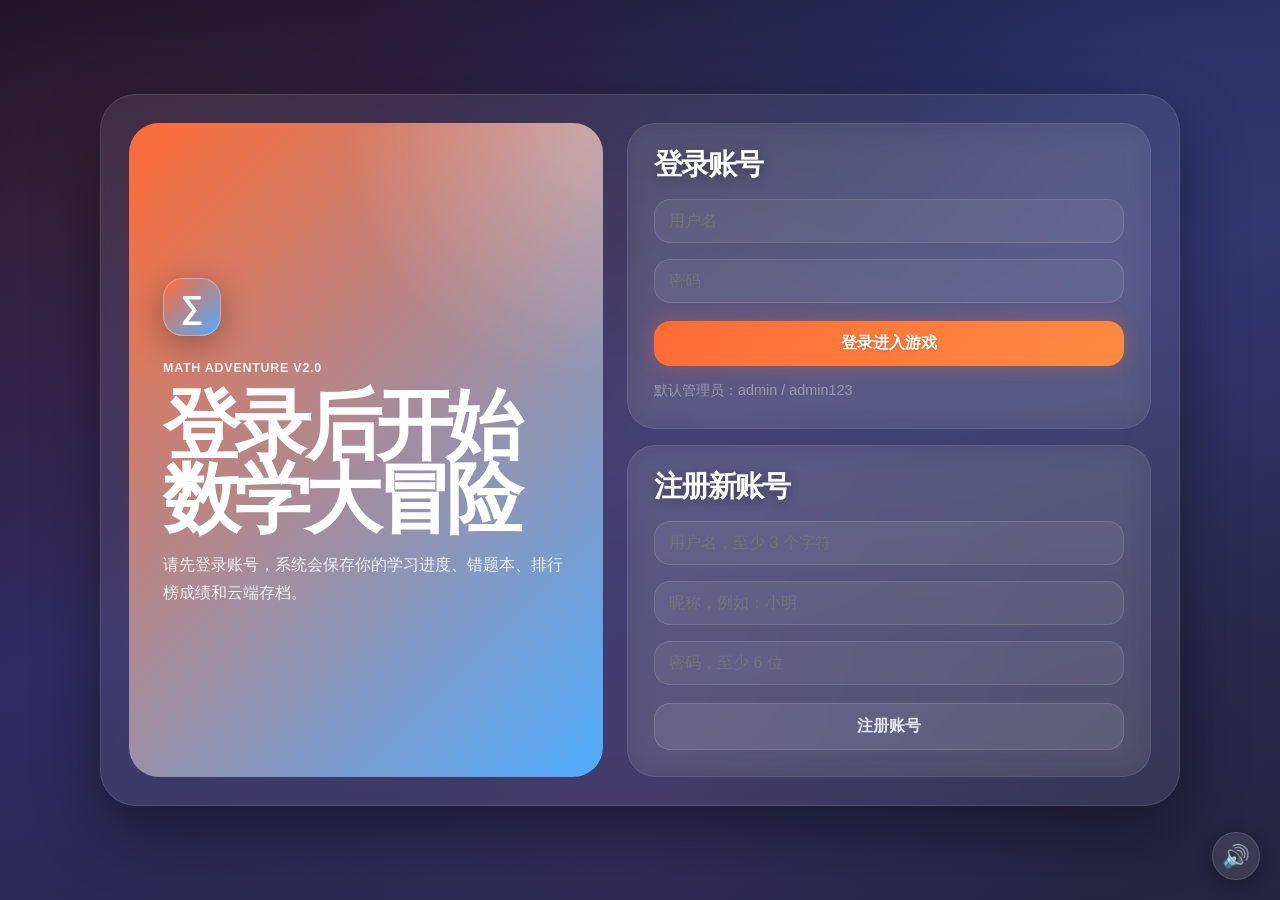
==== commit 7b13d23b: "Add files via upload" ====
--- a/index.html
+++ b/index.html
@@ -1523,7 +1523,150 @@
   </div>
 
   <div id="toast" class="toast"></div>
+
+  <div id="soundToggle" style="position:fixed;bottom:20px;right:20px;z-index:9999;width:48px;height:48px;border-radius:50%;background:rgba(255,255,255,0.1);border:1px solid rgba(255,255,255,0.15);backdrop-filter:blur(12px);display:grid;place-items:center;cursor:pointer;font-size:1.4rem;box-shadow:0 4px 16px rgba(0,0,0,0.3);transition:all .15s ease;" onclick="toggleSound()">🔇</div>
+
   <script>
+const SFX = (() => {
+  let ctx = null;
+  let bgmOscs = [];
+  let bgmGain = null;
+  let bgmPlaying = false;
+  let enabled = JSON.parse(localStorage.getItem("mathAdvSound") || "true");
+
+  function getCtx() {
+    if (!ctx) ctx = new (window.AudioContext || window.webkitAudioContext)();
+    if (ctx.state === "suspended") ctx.resume();
+    return ctx;
+  }
+
+  function playTone(freq, dur, type = "sine", vol = 0.3, delay = 0) {
+    if (!enabled) return;
+    const c = getCtx();
+    const osc = c.createOscillator();
+    const g = c.createGain();
+    osc.type = type;
+    osc.frequency.setValueAtTime(freq, c.currentTime + delay);
+    g.gain.setValueAtTime(vol, c.currentTime + delay);
+    g.gain.exponentialRampToValueAtTime(0.001, c.currentTime + delay + dur);
+    osc.connect(g);
+    g.connect(c.destination);
+    osc.start(c.currentTime + delay);
+    osc.stop(c.currentTime + delay + dur);
+  }
+
+  function click() {
+    playTone(800, 0.06, "square", 0.15);
+    playTone(1200, 0.04, "square", 0.1, 0.02);
+  }
+
+  function correct() {
+    playTone(523, 0.12, "sine", 0.25);
+    playTone(659, 0.12, "sine", 0.25, 0.1);
+    playTone(784, 0.2, "sine", 0.3, 0.2);
+  }
+
+  function wrong() {
+    playTone(300, 0.15, "sawtooth", 0.15);
+    playTone(200, 0.3, "sawtooth", 0.12, 0.1);
+  }
+
+  function levelUp() {
+    [523, 587, 659, 784, 880, 1047].forEach((f, i) => {
+      playTone(f, 0.15, "sine", 0.2, i * 0.08);
+    });
+  }
+
+  function bossHit() {
+    playTone(150, 0.1, "sawtooth", 0.2);
+    playTone(100, 0.15, "square", 0.15, 0.05);
+    playTone(80, 0.2, "sawtooth", 0.1, 0.1);
+  }
+
+  function bossDefeat() {
+    [784, 880, 1047, 1175, 1319, 1568].forEach((f, i) => {
+      playTone(f, 0.2, "sine", 0.25, i * 0.1);
+    });
+    playTone(1568, 0.5, "triangle", 0.2, 0.6);
+  }
+
+  function coin() {
+    playTone(988, 0.08, "square", 0.12);
+    playTone(1319, 0.15, "square", 0.15, 0.06);
+  }
+
+  function combo() {
+    playTone(1047, 0.1, "sine", 0.2);
+    playTone(1319, 0.1, "sine", 0.2, 0.08);
+    playTone(1568, 0.15, "sine", 0.25, 0.16);
+  }
+
+  function startBGM() {
+    if (bgmPlaying || !enabled) return;
+    const c = getCtx();
+    bgmGain = c.createGain();
+    bgmGain.gain.setValueAtTime(0.06, c.currentTime);
+    bgmGain.connect(c.destination);
+
+    const notes = [262, 294, 330, 349, 392, 349, 330, 294];
+    let noteIndex = 0;
+    function playNote() {
+      if (!bgmPlaying) return;
+      const osc = c.createOscillator();
+      const g = c.createGain();
+      osc.type = "sine";
+      osc.frequency.setValueAtTime(notes[noteIndex % notes.length], c.currentTime);
+      g.gain.setValueAtTime(0.08, c.currentTime);
+      g.gain.exponentialRampToValueAtTime(0.001, c.currentTime + 0.45);
+      osc.connect(g);
+      g.connect(bgmGain);
+      osc.start(c.currentTime);
+      osc.stop(c.currentTime + 0.5);
+
+      const bass = c.createOscillator();
+      const bg = c.createGain();
+      bass.type = "triangle";
+      bass.frequency.setValueAtTime(notes[noteIndex % notes.length] / 2, c.currentTime);
+      bg.gain.setValueAtTime(0.04, c.currentTime);
+      bg.gain.exponentialRampToValueAtTime(0.001, c.currentTime + 0.45);
+      bass.connect(bg);
+      bg.connect(bgmGain);
+      bass.start(c.currentTime);
+      bass.stop(c.currentTime + 0.5);
+
+      noteIndex++;
+    }
+
+    bgmPlaying = true;
+    playNote();
+    const interval = setInterval(() => {
+      if (!bgmPlaying) { clearInterval(interval); return; }
+      playNote();
+    }, 500);
+    bgmOscs.push(interval);
+  }
+
+  function stopBGM() {
+    bgmPlaying = false;
+    bgmOscs.forEach(id => clearInterval(id));
+    bgmOscs = [];
+    if (bgmGain) { bgmGain.disconnect(); bgmGain = null; }
+  }
+
+  function toggle() {
+    enabled = !enabled;
+    localStorage.setItem("mathAdvSound", JSON.stringify(enabled));
+    document.getElementById("soundToggle").textContent = enabled ? "🔊" : "🔇";
+    if (!enabled) stopBGM();
+  }
+
+  function isEnabled() { return enabled; }
+
+  return { click, correct, wrong, levelUp, bossHit, bossDefeat, coin, combo, startBGM, stopBGM, toggle, isEnabled };
+})();
+
+function toggleSound() { SFX.toggle(); }
+
 window.MathAdventureData = {
   worlds: [
     { id: 1, name: "森林王国", grade: "一年级", icon: "🌲", boss: "🐺", focus: "20以内加减法", color: "#2fac66" },
@@ -1730,6 +1873,8 @@
 function switchView(id) {
   $$(".view").forEach(v => v.classList.toggle("active", v.id === id));
   $$(".nav").forEach(n => n.classList.toggle("active", n.dataset.view === id));
+  if (id === "battle" || id === "english") { SFX.startBGM(); }
+  else { SFX.stopBGM(); }
   renderAll();
 }
 
@@ -2439,11 +2584,12 @@
 }
 
 function buildAdventureQuestion() {
+  const grade = state.player.currentWorld;
   const type = nextAdventureQuestionType();
-  if (type === "word") return buildMathQuestion("word", "choice");
-  if (type === "judge") return buildMathQuestion(pickCalculationSkill(), "judge");
-  if (type === "fill") return buildMathQuestion(pickCalculationSkill(), "fill");
-  return buildMathQuestion(pickCalculationSkill(), "choice");
+  if (type === "word") return buildMathQuestion("word", "choice", grade);
+  if (type === "judge") return buildMathQuestion(pickCalculationSkill(), "judge", grade);
+  if (type === "fill") return buildMathQuestion(pickCalculationSkill(), "fill", grade);
+  return buildMathQuestion(pickCalculationSkill(), "choice", grade);
 }
 
 function generatePracticeQuestion() {
@@ -2615,12 +2761,15 @@
     const damage = 18 + Math.min(18, state.player.combo * 2);
     state.boss.hp = Math.max(0, state.boss.hp - damage);
     gainReward();
+    SFX.correct();
+    if (state.player.combo >= 3) SFX.combo();
     showEffect(`-${damage}`);
     showToast(`答对了！Boss 受到 ${damage} 点伤害。`);
     if (state.boss.hp <= 0) clearLevel();
   } else {
     state.player.combo = 0;
     state.player.stamina = Math.max(0, state.player.stamina - 1);
+    SFX.wrong();
     addWrong(value === null ? "超时" : value, currentQuestion);
     showEffect("MISS");
     showToast(`答错了，正确答案是 ${currentQuestion.answer}。已加入错题本。`);
@@ -2654,9 +2803,11 @@
     state.player.combo += 1;
     state.player.maxCombo = Math.max(state.player.maxCombo, state.player.combo);
     gainReward();
+    SFX.correct();
     showToast("练习答对了！获得金币和经验。");
   } else {
     state.player.combo = 0;
+    SFX.wrong();
     addWrong(value === "" ? "未填写" : value, currentPracticeQuestion);
     showToast(`练习答错了，正确答案是 ${currentPracticeQuestion.answer}。已加入错题本。`);
   }
@@ -2684,11 +2835,13 @@
   const xpBase = state.inventory.doubleXpLeft > 0 ? 20 : 10;
   if (state.inventory.doubleXpLeft > 0) state.inventory.doubleXpLeft -= 1;
   state.player.coin += 8 + petBonusCoin;
+  SFX.coin();
   state.player.xp += xpBase + petBonusXp;
   state.pet.xp += 10;
   if (state.pet.xp >= 100) {
     state.pet.xp -= 100;
     state.pet.level += 1;
+    SFX.levelUp();
     showToast(`宠物升级到 Lv.${state.pet.level}！`);
   }
   while (state.player.xp >= 100) {
@@ -2696,6 +2849,7 @@
     state.player.level += 1;
     state.player.diamond += 1;
     state.player.stamina += 5;
+    SFX.levelUp();
     showToast(`升级了！当前等级 ${state.player.level}。`);
   }
 }
@@ -2715,7 +2869,9 @@
 
 function clearLevel() {
   const world = getCurrentWorld();
-  showToast(`击败 ${world.name} Boss！获得通关奖励。`);
+  showToast(`击败 ${world.name} Boss！获得通关奖励。`);
+  SFX.bossDefeat();
+  SFX.levelUp();
   adventureQuestionBag = [];
   state.player.coin += 50;
   state.player.diamond += 1;
@@ -3031,7 +3187,9 @@
 
 function clearEnglishLevel() {
   const world = DATA.englishWorlds.find(w => w.id === state.english.currentWorld) || DATA.englishWorlds[0];
-  showToast(`击败 ${world.name} 英语Boss！获得通关奖励。`);
+  showToast(`击败 ${world.name} 英语Boss！获得通关奖励。`);
+  SFX.bossDefeat();
+  SFX.levelUp();
   state.player.coin += 50;
   state.player.diamond += 1;
   state.english.bossHp = state.english.bossMaxHp;
@@ -3087,6 +3245,11 @@
 let englishTimeLeft = 30;
 
 function bindActions() {
+  document.addEventListener("click", (e) => {
+    if (e.target.closest("button") || e.target.closest(".nav") || e.target.closest(".practice-mode") || e.target.closest(".world-card")) {
+      SFX.click();
+    }
+  });
   $("newQuestionBtn").addEventListener("click", () => {
     if (state.player.stamina <= 0) return showToast("体力不足，请稍后恢复或使用复活卡。");
     generateQuestion();
@@ -3143,6 +3306,7 @@
   checkLogin();
   refreshLeaderboard();
   saveState();
+  document.getElementById("soundToggle").textContent = SFX.isEnabled() ? "🔊" : "🔇";
 }
 
 init();
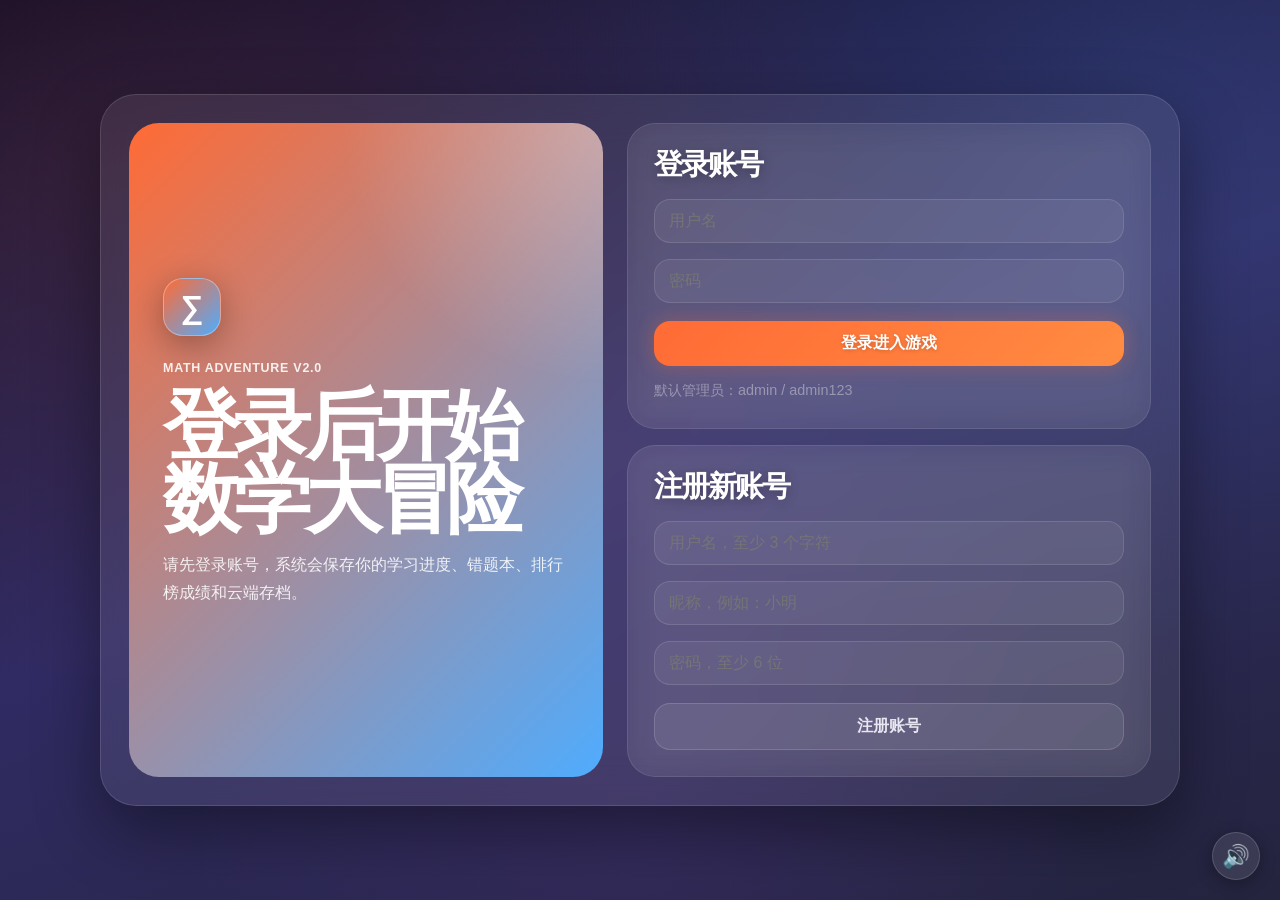
==== commit e35e76bc: "Add files via upload" ====
--- a/index.html
+++ b/index.html
@@ -18,6 +18,7 @@
   --green: #43e97b;
   --danger: #f5515f;
   --gold: #ffd700;
+  --amber: #ffaa00;
   --purple: #a855f7;
   --shadow: 0 8px 32px rgba(0, 0, 0, 0.3);
   --glow-primary: 0 0 20px rgba(255,107,53,0.3);
@@ -51,6 +52,20 @@
 
 button:hover { transform: translateY(-2px); filter: brightness(1.1); }
 button:active { transform: translateY(0); filter: brightness(0.95); }
+button { position: relative; overflow: hidden; }
+button::after {
+  content: "";
+  position: absolute;
+  inset: 0;
+  background: radial-gradient(circle at var(--cx, 50%) var(--cy, 50%), rgba(255,255,255,0.3) 0%, transparent 60%);
+  opacity: 0;
+  transform: scale(0);
+  transition: opacity .4s, transform .4s;
+  pointer-events: none;
+  border-radius: inherit;
+}
+button:active { transform: scale(0.97) translateY(0); filter: brightness(0.95); }
+button:active::after { opacity: 1; transform: scale(2); transition: opacity 0s, transform 0s; }
 
 .app {
   width: min(1440px, calc(100% - 28px));
@@ -182,13 +197,13 @@
 .player-strip {
   display: flex;
   align-items: center;
-  gap: 12px;
-  padding: 10px;
-  background: rgba(255, 255, 255, 0.06);
-  border: 1px solid rgba(255,255,255,0.1);
-  border-radius: 26px;
-  box-shadow: 0 8px 32px rgba(0,0,0,0.3);
-  backdrop-filter: blur(16px);
+  gap: 14px;
+  padding: 12px 18px;
+  background: rgba(255, 255, 255, 0.04);
+  backdrop-filter: blur(12px);
+  border: 1px solid rgba(255,255,255,0.08);
+  border-radius: 20px;
+  box-shadow: 0 4px 24px rgba(0,0,0,0.2), inset 0 1px 0 rgba(255,255,255,0.05);
 }
 
 .online-status {
@@ -208,30 +223,115 @@
   background: linear-gradient(135deg, var(--green), var(--blue));
 }
 
+.rpg-avatar-wrap { position: relative; flex-shrink: 0; }
 .avatar {
-  width: 48px;
-  height: 48px;
+  width: 52px;
+  height: 52px;
   border-radius: 18px;
   background: linear-gradient(135deg, var(--purple), var(--blue));
-  font-size: 1.7rem;
-  box-shadow: 0 4px 16px rgba(168,85,247,0.3);
-}
-
-.identity { min-width: 116px; }
-.identity strong { display: block; color: #fff; }
-.identity span { display: block; color: var(--muted); font-size: .82rem; }
-
-.resource {
-  min-width: 64px;
-  padding: 8px 10px;
-  text-align: center;
-  background: rgba(255,255,255,0.06);
-  border-radius: 18px;
-  border: 1px solid rgba(255,255,255,0.1);
-}
-
-.resource b { display: block; color: var(--gold); }
-.resource span { display: block; color: var(--muted); font-size: .75rem; }
+  font-size: 1.8rem;
+  box-shadow: 0 4px 20px rgba(168,85,247,0.35);
+  border: 2px solid rgba(255,255,255,0.15);
+  transition: transform .2s, box-shadow .2s;
+}
+.avatar:hover { transform: scale(1.08); box-shadow: 0 6px 28px rgba(168,85,247,0.5); }
+
+.rpg-level-badge {
+  position: absolute;
+  bottom: -4px;
+  right: -6px;
+  min-width: 24px;
+  height: 24px;
+  padding: 0 6px;
+  border-radius: 12px;
+  background: var(--amber);
+  color: #1a1a2e;
+  font-size: .7rem;
+  font-weight: 800;
+  display: grid;
+  place-items: center;
+  border: 2px solid var(--surface);
+  box-shadow: 0 2px 8px rgba(0,0,0,0.3);
+}
+
+.rpg-identity { min-width: 140px; flex: 1; }
+.rpg-identity strong { display: block; color: #fff; font-size: 1rem; }
+.rpg-title {
+  display: inline-block;
+  color: var(--amber);
+  font-size: .75rem;
+  padding: 2px 10px;
+  border-radius: 10px;
+  background: rgba(255,170,0,0.1);
+  border: 1px solid rgba(255,170,0,0.2);
+  margin-top: 3px;
+}
+
+.rpg-xp-bar { margin-top: 6px; }
+.rpg-xp-track {
+  height: 6px;
+  border-radius: 3px;
+  background: rgba(255,255,255,0.08);
+  overflow: hidden;
+}
+.rpg-xp-fill {
+  height: 100%;
+  border-radius: 3px;
+  background: linear-gradient(90deg, var(--green), var(--blue));
+  box-shadow: 0 0 8px rgba(67,233,123,0.3);
+  transition: width .4s ease;
+}
+.rpg-xp-bar small {
+  display: block;
+  color: var(--muted);
+  font-size: .68rem;
+  margin-top: 3px;
+}
+
+.rpg-streak {
+  display: flex;
+  flex-direction: column;
+  align-items: center;
+  gap: 2px;
+  padding: 6px 12px;
+  border-radius: 14px;
+  background: rgba(255,255,255,0.04);
+  border: 1px solid rgba(255,255,255,0.06);
+  min-width: 56px;
+  transition: border-color .2s, box-shadow .2s;
+}
+.rpg-streak.hot {
+  border-color: rgba(255,100,50,0.3);
+  box-shadow: 0 0 16px rgba(255,100,50,0.15);
+  animation: streakPulse 2s ease-in-out infinite;
+}
+@keyframes streakPulse {
+  0%,100% { box-shadow: 0 0 8px rgba(255,100,50,0.1); }
+  50% { box-shadow: 0 0 20px rgba(255,100,50,0.25); }
+}
+.rpg-streak span { font-size: 1.2rem; }
+.rpg-streak b { color: var(--ink); font-size: .95rem; }
+.rpg-streak small { color: var(--muted); font-size: .6rem; }
+
+.rpg-resources {
+  display: flex;
+  gap: 8px;
+}
+.rpg-res {
+  display: flex;
+  flex-direction: column;
+  align-items: center;
+  gap: 2px;
+  padding: 6px 10px;
+  min-width: 48px;
+  border-radius: 14px;
+  background: rgba(255,255,255,0.04);
+  border: 1px solid rgba(255,255,255,0.06);
+  transition: transform .15s, border-color .15s;
+}
+.rpg-res:hover { transform: translateY(-2px); border-color: rgba(255,255,255,0.15); }
+.rpg-res b { color: var(--gold); font-size: .95rem; }
+.rpg-res span { font-size: .85rem; }
 
 .layout {
   display: grid;
@@ -310,17 +410,22 @@
 }
 
 .hero-card {
+  position: relative;
   display: grid;
-  grid-template-columns: 1.15fr .85fr;
-  gap: 26px;
-  min-height: 360px;
-  padding: 34px;
-  border-radius: 30px;
-  background: linear-gradient(135deg, rgba(255,107,53,0.15), rgba(79,172,254,0.1), rgba(168,85,247,0.08));
-  border: 1px solid rgba(255,255,255,0.1);
-  box-shadow: 0 12px 48px rgba(0,0,0,0.3);
-  backdrop-filter: blur(16px);
+  grid-template-columns: 1fr 220px;
+  gap: 28px;
+  align-items: center;
+  padding: 32px;
+  border-radius: 28px;
+  background: rgba(255,255,255,0.04);
+  backdrop-filter: blur(10px);
+  border: 1px solid rgba(255,255,255,0.08);
+  box-shadow: 0 8px 40px rgba(0,0,0,0.25), inset 0 1px 0 rgba(255,255,255,0.04);
   overflow: hidden;
+  transition: box-shadow .3s ease;
+}
+.hero-card:hover {
+  box-shadow: 0 12px 48px rgba(0,0,0,0.35), 0 0 30px rgba(168,85,247,0.1), inset 0 1px 0 rgba(255,255,255,0.06);
 }
 
 .eyebrow {
@@ -468,10 +573,17 @@
 
 .panel {
   padding: 22px;
-  border-radius: 26px;
-  background: rgba(255,255,255,0.05);
+  border-radius: 24px;
+  background: rgba(255,255,255,0.04);
+  backdrop-filter: blur(8px);
   border: 1px solid rgba(255,255,255,0.08);
-  box-shadow: 0 8px 32px rgba(0,0,0,0.2);
+  box-shadow: 0 8px 32px rgba(0,0,0,0.2), inset 0 1px 0 rgba(255,255,255,0.04);
+  transition: transform .25s ease, box-shadow .25s ease, border-color .25s ease;
+}
+.panel:hover {
+  transform: translateY(-3px);
+  box-shadow: 0 12px 40px rgba(0,0,0,0.3), 0 0 20px rgba(168,85,247,0.08), inset 0 1px 0 rgba(255,255,255,0.06);
+  border-color: rgba(255,255,255,0.12);
 }
 
 .clean-list {
@@ -488,6 +600,54 @@
   background: rgba(255,255,255,0.04);
   color: var(--muted);
 }
+
+/* 小数猫伙伴 */
+.cat-card { position: relative; overflow: visible; }
+.cat-header { display: flex; align-items: center; gap: 14px; margin-bottom: 14px; }
+.cat-avatar-wrap { position: relative; flex-shrink: 0; }
+.cat-avatar { font-size: 2.4rem; display: block; animation: catBounce 2.5s ease-in-out infinite; }
+@keyframes catBounce { 0%,100% { transform: translateY(0); } 50% { transform: translateY(-6px); } }
+.cat-mood { position: absolute; top: -6px; right: -8px; font-size: 1rem; background: var(--surface); border-radius: 50%; }
+.cat-header h3 { margin: 0; font-size: 1.15rem; }
+.cat-streak { color: var(--muted); font-size: 0.85rem; margin: 4px 0 0; }
+.cat-streak b { color: var(--amber); }
+
+.cat-bubble {
+  background: rgba(255,255,255,0.06);
+  border: 1px solid rgba(255,255,255,0.08);
+  border-radius: 16px;
+  padding: 12px 16px;
+  margin-bottom: 14px;
+  position: relative;
+  min-height: 48px;
+}
+.cat-bubble::before {
+  content: "";
+  position: absolute;
+  top: -8px;
+  left: 28px;
+  width: 0;
+  height: 0;
+  border-left: 8px solid transparent;
+  border-right: 8px solid transparent;
+  border-bottom: 8px solid rgba(255,255,255,0.08);
+}
+.cat-bubble p { margin: 0; color: var(--muted); line-height: 1.6; font-size: 0.95rem; transition: opacity .3s; }
+.cat-bubble p.fade { opacity: 0; }
+
+.cat-actions { display: flex; gap: 10px; }
+.cat-action-btn {
+  flex: 1;
+  padding: 10px;
+  border-radius: 14px;
+  border: 1px solid rgba(255,255,255,0.1);
+  background: rgba(255,255,255,0.04);
+  color: var(--ink);
+  font-size: 0.9rem;
+  cursor: pointer;
+  transition: background .15s, transform .1s;
+}
+.cat-action-btn:hover { background: rgba(255,255,255,0.1); transform: translateY(-1px); }
 
 .progress-line {
   display: grid;
@@ -569,6 +729,71 @@
   filter: grayscale(.55);
   opacity: .7;
 }
+
+/* 剧情地图 */
+.story-map {
+  display: flex;
+  flex-direction: column;
+  align-items: center;
+  gap: 0;
+  padding: 20px 0 40px;
+  max-width: 500px;
+  margin: 0 auto;
+}
+
+.story-node {
+  position: relative;
+  width: 100%;
+  max-width: 420px;
+  padding: 18px 22px;
+  border-radius: 22px;
+  background: rgba(255,255,255,0.05);
+  border: 2px solid rgba(255,255,255,0.1);
+  cursor: pointer;
+  transition: transform .2s, border-color .2s, box-shadow .2s;
+}
+.story-node:hover { transform: translateY(-3px); border-color: rgba(255,255,255,0.25); box-shadow: 0 8px 24px rgba(0,0,0,0.3); }
+
+.story-node.current { border-color: var(--amber); box-shadow: 0 0 20px rgba(255,170,0,0.2); }
+.story-node.cleared { border-color: var(--green); }
+.story-node.cleared::after { content: "\2705"; position: absolute; top: 12px; right: 16px; font-size: 1.2rem; }
+
+.story-node-head { display: flex; align-items: center; gap: 14px; margin-bottom: 8px; }
+.story-node-icon { font-size: 2.2rem; }
+.story-node-head h3 { font-size: 1.15rem; margin: 0; }
+.story-node-head .chapter-tag { font-size: 0.75rem; color: var(--amber); margin-left: auto; }
+.story-node p { color: var(--muted); font-size: 0.9rem; margin: 4px 0 0; }
+.story-node .quest-text { color: var(--ink); font-size: 0.85rem; margin-top: 8px; padding-top: 8px; border-top: 1px solid rgba(255,255,255,0.06); }
+
+.story-path {
+  width: 2px;
+  height: 32px;
+  background: repeating-linear-gradient(to bottom, rgba(255,255,255,0.15) 0, rgba(255,255,255,0.15) 4px, transparent 4px, transparent 8px);
+}
+
+/* 剧情对话弹窗 */
+.story-dialog { position: fixed; inset: 0; z-index: 999; display: grid; place-items: center; }
+.story-dialog.hidden { display: none; }
+.story-dialog-backdrop { position: absolute; inset: 0; background: rgba(0,0,0,0.7); backdrop-filter: blur(4px); }
+.story-dialog-box {
+  position: relative;
+  width: min(480px, 92vw);
+  padding: 28px;
+  border-radius: 24px;
+  background: var(--surface);
+  border: 1px solid var(--rule);
+  box-shadow: 0 24px 64px rgba(0,0,0,0.5);
+  animation: dialogIn .35s ease;
+}
+@keyframes dialogIn { from { opacity: 0; transform: scale(0.9) translateY(20px); } to { opacity: 1; transform: none; } }
+
+.story-dialog-title { text-align: center; font-size: 1.1rem; color: var(--amber); margin-bottom: 16px; font-weight: 700; }
+.story-dialog-content { display: flex; gap: 16px; align-items: flex-start; margin-bottom: 20px; }
+.story-dialog-avatar { font-size: 2.8rem; flex-shrink: 0; }
+.story-dialog-bubble { flex: 1; }
+.story-dialog-bubble b { color: var(--ink); display: block; margin-bottom: 6px; }
+.story-dialog-bubble p { color: var(--muted); line-height: 1.7; min-height: 60px; }
+.story-dialog-box button { margin-top: 4px; }
 
 .world-card .world-icon {
   font-size: 3.2rem;
@@ -847,6 +1072,41 @@
 
 .wrong-item b { color: var(--ink); }
 .wrong-item p { margin: 6px 0 0; }
+
+.monster-list { display: grid; gap: 12px; margin-top: 16px; }
+.monster-list h3 { margin: 8px 0 4px; color: var(--ink); }
+
+.monster-card {
+  display: grid;
+  grid-template-columns: 64px 1fr;
+  gap: 16px;
+  align-items: center;
+  padding: 16px;
+  border-radius: 18px;
+  background: rgba(255,255,255,0.04);
+  border: 1px solid rgba(255,255,255,0.06);
+}
+.monster-card.active { border-color: rgba(245,81,95,0.3); background: rgba(245,81,95,0.06); }
+.monster-card.defeated { opacity: 0.6; }
+
+.monster-icon { font-size: 2.5rem; text-align: center; }
+.monster-info b { color: var(--ink); font-size: 1.1rem; }
+.monster-info p { margin: 4px 0 0; color: var(--muted); }
+.monster-info .hint { color: var(--amber); font-size: 0.9rem; }
+
+.hp-bar {
+  height: 10px;
+  border-radius: 5px;
+  background: rgba(255,255,255,0.1);
+  margin-top: 8px;
+  overflow: hidden;
+}
+.hp-bar div {
+  height: 100%;
+  border-radius: 5px;
+  background: var(--danger);
+  transition: width 0.3s ease;
+}
 
 .pet-card {
   display: grid;
@@ -983,7 +1243,9 @@
   .section-head { align-items: stretch; flex-direction: column; }
   .auth-card { grid-template-columns: 1fr; }
   .auth-intro { min-height: auto; }
-  .player-strip { flex-wrap: wrap; }
+  .player-strip { flex-wrap: wrap; gap: 10px; padding: 10px 14px; }
+  .rpg-identity { min-width: auto; }
+  .rpg-resources { flex-wrap: wrap; }
   .layout { grid-template-columns: 1fr; }
   .sidebar {
     position: static;
@@ -996,7 +1258,9 @@
   .dashboard-grid,
   .account-grid,
   .report-grid,
-  .world-grid { grid-template-columns: repeat(2, 1fr); }
+  .world-grid,
+  .story-map { grid-template-columns: repeat(2, 1fr); }
+  .story-map { max-width: 360px; display: flex; flex-direction: column; }
 }
 
 @media (max-width: 720px) {
@@ -1010,7 +1274,6 @@
   .dashboard-grid,
   .account-grid,
   .report-grid,
-  .world-grid,
   .answer-grid,
   .fill-answer,
   .quick-grid,
@@ -1019,7 +1282,8 @@
   .content { padding: 10px; }
   .hero-card,
   .panel { padding: 18px; }
-  .resource { min-width: calc(50% - 6px); }
+  .rpg-res { min-width: calc(33% - 6px); }
+  .rpg-streak { min-width: auto; padding: 4px 10px; }
   .progress-line,
   .hp-row,
   .report-row,
@@ -1068,15 +1332,28 @@
       </div>
       <div class="online-status" id="onlineStatus">离线试玩模式</div>
       <div class="player-strip">
-        <button class="avatar" id="avatarBtn" title="切换头像">🧙</button>
-        <div class="identity">
+        <div class="rpg-avatar-wrap">
+          <button class="avatar" id="avatarBtn" title="切换头像">🧙</button>
+          <span class="rpg-level-badge" id="levelValue">1</span>
+        </div>
+        <div class="rpg-identity">
           <strong id="playerName">小冒险家</strong>
-          <span id="playerTitle">新手探险者</span>
+          <span class="rpg-title" id="playerTitle">新手探险者</span>
+          <div class="rpg-xp-bar">
+            <div class="rpg-xp-track"><div class="rpg-xp-fill" id="xpHeaderFill"></div></div>
+            <small id="xpHeaderText">0 / 100 XP</small>
+          </div>
         </div>
-        <div class="resource"><b id="levelValue">1</b><span>等级</span></div>
-        <div class="resource"><b id="coinValue">0</b><span>金币</span></div>
-        <div class="resource"><b id="diamondValue">0</b><span>钻石</span></div>
-        <div class="resource"><b id="staminaValue">20</b><span>体力</span></div>
+        <div class="rpg-streak" id="streakBlock">
+          <span>🔥</span>
+          <b id="streakValue">1</b>
+          <small>连续学习</small>
+        </div>
+        <div class="rpg-resources">
+          <div class="rpg-res"><b id="coinValue">0</b><span>💰</span></div>
+          <div class="rpg-res"><b id="diamondValue">0</b><span>💎</span></div>
+          <div class="rpg-res"><b id="staminaValue">20</b><span>⚡</span></div>
+        </div>
       </div>
     </header>
 
@@ -1084,11 +1361,12 @@
       <aside class="sidebar">
         <button class="nav active" data-view="home">🏰 游戏大厅</button>
         <button class="nav" data-view="account">👤 账号中心</button>
-        <button class="nav" data-view="map">🗺️ 世界地图</button>
+        <button class="nav" data-view="map">🗺️ 冒险地图</button>
         <button class="nav" data-view="battle">⚔️ 开始冒险</button>
         <button class="nav" data-view="practice">✍️ 练习模式</button>
         <button class="nav" data-view="english">🅰️ 英语冒险</button>
         <button class="nav" data-view="wrongbook">📒 错题本</button>
+        <button class="nav" data-view="monster">👾 怪兽巢穴</button>
         <button class="nav" data-view="pet">🐾 宠物</button>
         <button class="nav" data-view="shop">🛒 商城</button>
         <button class="nav" data-view="achievements">🏅 成就</button>
@@ -1101,8 +1379,8 @@
         <section id="home" class="view active">
           <div class="hero-card">
             <div>
-              <p class="eyebrow">小学 1～6 年级 · 游戏化数学学习</p>
-              <h2>答题、闯关、打 Boss，升级你的数学战斗力</h2>
+              <p class="eyebrow">拯救数学王国 · 六章冒险剧情</p>
+              <h2>答题闯关，打败 Boss，拯救数学王国</h2>
               <p>选择世界地图进入关卡，答对题目获得经验和金币。系统会根据你的正确率自动调整题型，让你重点练习薄弱内容。</p>
               <div class="hero-actions">
                 <button class="primary" data-jump="battle">开始冒险</button>
@@ -1135,15 +1413,32 @@
                 <b id="bossPreviewText">100%</b>
               </div>
             </article>
-            <article class="panel">
-              <h3>快捷入口</h3>
-              <div class="quick-grid">
-                <button data-jump="wrongbook">错题复练</button>
-                <button data-jump="practice">练习模式</button>
-                <button data-jump="pet">培养宠物</button>
-                <button data-jump="shop">购买道具</button>
+            <article class="panel cat-card">
+              <div class="cat-header">
+                <div class="cat-avatar-wrap">
+                  <span class="cat-avatar">🐱</span>
+                  <span class="cat-mood" id="catMood">😊</span>
+                </div>
+                <div>
+                  <h3>小数猫</h3>
+                  <p class="cat-streak">已经陪你学习 <b id="catDays">1</b> 天</p>
+                </div>
+              </div>
+              <div class="cat-bubble">
+                <p id="catMessage">今天也要加油哦！</p>
+              </div>
+              <div class="cat-actions">
+                <button class="cat-action-btn" id="catEncourageBtn">🐱 鼓励我</button>
+                <button class="cat-action-btn" id="catShareBtn">📊 分享成绩</button>
               </div>
             </article>
+          </div>
+          <div class="quick-grid" style="margin-top:16px;">
+            <button data-jump="wrongbook">错题复练</button>
+            <button data-jump="monster">怪兽巢穴</button>
+            <button data-jump="practice">练习模式</button>
+            <button data-jump="pet">培养宠物</button>
+            <button data-jump="shop">购买道具</button>
           </div>
         </section>
 
@@ -1184,12 +1479,12 @@
         <section id="map" class="view">
           <div class="section-head">
             <div>
-              <p class="eyebrow">World Map</p>
-              <h2>六大数学世界</h2>
+              <p class="eyebrow">Story Mode</p>
+              <h2>拯救数学王国</h2>
             </div>
-            <p>每个世界对应一个年级，完成关卡可解锁后续地图。</p>
+            <p>黑暗力量侵蚀了数学王国，勇者啊，通过数学挑战恢复世界的力量吧！</p>
           </div>
-          <div id="worldGrid" class="world-grid"></div>
+          <div id="storyMap" class="story-map"></div>
         </section>
 
         <section id="battle" class="view">
@@ -1353,6 +1648,23 @@
           </div>
         </section>
 
+        <section id="monster" class="view">
+          <div class="section-head">
+            <div>
+              <p class="eyebrow">Monster Den</p>
+              <h2>👾 错题怪兽巢穴</h2>
+            </div>
+            <p>错题会孵化出怪兽！每答对5道同类型题目即可消灭一只怪兽。</p>
+          </div>
+          <div class="panel">
+            <div class="toolbar">
+              <button class="primary" id="challengeMonsterBtn">挑战活跃怪兽</button>
+              <button class="secondary" id="clearDefeatedBtn">清除已消灭</button>
+            </div>
+            <div id="monsterList" class="monster-list"></div>
+          </div>
+        </section>
+
         <section id="pet" class="view">
           <div class="section-head">
             <div>
@@ -1522,6 +1834,21 @@
     </main>
   </div>
 
+  <div id="storyDialog" class="story-dialog hidden">
+    <div class="story-dialog-backdrop"></div>
+    <div class="story-dialog-box">
+      <div class="story-dialog-title" id="storyTitle"></div>
+      <div class="story-dialog-content">
+        <span class="story-dialog-avatar" id="storyAvatar"></span>
+        <div class="story-dialog-bubble">
+          <b id="storySpeaker"></b>
+          <p id="storyText"></p>
+        </div>
+      </div>
+      <button class="primary full" id="storyDialogBtn">继续冒险 ▶</button>
+    </div>
+  </div>
+
   <div id="toast" class="toast"></div>
 
   <div id="soundToggle" style="position:fixed;bottom:20px;right:20px;z-index:9999;width:48px;height:48px;border-radius:50%;background:rgba(255,255,255,0.1);border:1px solid rgba(255,255,255,0.15);backdrop-filter:blur(12px);display:grid;place-items:center;cursor:pointer;font-size:1.4rem;box-shadow:0 4px 16px rgba(0,0,0,0.3);transition:all .15s ease;" onclick="toggleSound()">🔇</div>
@@ -1669,13 +1996,105 @@
 
 window.MathAdventureData = {
   worlds: [
-    { id: 1, name: "森林王国", grade: "一年级", icon: "🌲", boss: "🐺", focus: "20以内加减法", color: "#2fac66" },
-    { id: 2, name: "海洋世界", grade: "二年级", icon: "🌊", boss: "🦈", focus: "表内乘除法", color: "#2f88ff" },
-    { id: 3, name: "沙漠探险", grade: "三年级", icon: "🏜️", boss: "🦂", focus: "多位数运算", color: "#ffb13d" },
-    { id: 4, name: "冰雪王国", grade: "四年级", icon: "❄️", boss: "🐻‍❄️", focus: "混合运算", color: "#5fb9ff" },
-    { id: 5, name: "天空之城", grade: "五年级", icon: "☁️", boss: "🦅", focus: "小数与几何", color: "#8a6cff" },
-    { id: 6, name: "宇宙空间", grade: "六年级", icon: "🪐", boss: "👾", focus: "分数百分数", color: "#263144" }
+    { id: 1, name: "新手村", grade: "一年级", icon: "🏘️", boss: "🐺", focus: "20以内加减法", color: "#2fac66", npc: "🧙‍♂️", chapter: "第一章" },
+    { id: 2, name: "数字森林", grade: "二年级", icon: "🌳", boss: "🦈", focus: "表内乘除法", color: "#2f88ff", npc: "🧝", chapter: "第二章" },
+    { id: 3, name: "分数海洋", grade: "三年级", icon: "🌊", boss: "🦂", focus: "多位数运算", color: "#ffb13d", npc: "🧜", chapter: "第三章" },
+    { id: 4, name: "方程城堡", grade: "四年级", icon: "🏰", boss: "🐻‍❄️", focus: "混合运算", color: "#5fb9ff", npc: "🤴", chapter: "第四章" },
+    { id: 5, name: "几何天空城", grade: "五年级", icon: "☁️", boss: "🦅", focus: "小数与几何", color: "#8a6cff", npc: "👸", chapter: "第五章" },
+    { id: 6, name: "数学王宫", grade: "六年级", icon: "👑", boss: "👾", focus: "分数百分数", color: "#263144", npc: "👑", chapter: "终章" }
   ],
+  story: {
+    prologue: {
+      speaker: "🧙‍♂️ 数学老者",
+      text: "勇敢的孩子，欢迎来到数学王国！黑暗力量侵蚀了整个王国，数字失去了魔力，世界陷入了混乱。只有你能拯救这一切！通过数学挑战，恢复每个世界的力量吧！",
+      title: "序章：黑暗降临"
+    },
+    chapters: {
+      1: {
+        intro: {
+          speaker: "🧙‍♂️ 村长",
+          text: "这里是新手村，黑暗魔物正在破坏基础的数字力量。打败 Boss 灰狼，恢复加减法的力量！每答对一题，Boss 就会受伤！",
+          title: "第一章：新手村的考验"
+        },
+        victory: {
+          speaker: "🧙‍♂️ 村长",
+          text: "太棒了！你打败了灰狼，新手村的数字力量恢复了！前方是数字森林，那里有更强大的敌人在等着你。去吧，勇敢的孩子！",
+          title: "新手村已被解放！"
+        },
+        quest: "打败灰狼 Boss，恢复加减法的力量"
+      },
+      2: {
+        intro: {
+          speaker: "🧝 森林精灵",
+          text: "欢迎来到数字森林！黑暗力量让乘法和除法变得混乱不堪。打败 Boss 虎鲨，恢复数学规律的力量！",
+          title: "第二章：数字森林的秘密"
+        },
+        victory: {
+          speaker: "🧝 森林精灵",
+          text: "太厉害了！乘除法的力量已经恢复，森林重新焕发生机！但大海那边还有更大的危机……",
+          title: "数字森林已被解放！"
+        },
+        quest: "打败虎鲨 Boss，恢复乘除法的力量"
+      },
+      3: {
+        intro: {
+          speaker: "🧜 海洋守卫",
+          text: "分数海洋被黑暗力量搅得天翻地覆！多位数的运算秩序完全崩塌了。打败 Boss 沙蝎，恢复大海的平静！",
+          title: "第三章：分数海洋的风暴"
+        },
+        victory: {
+          speaker: "🧜 海洋守卫",
+          text: "海洋恢复了平静！你的力量越来越强了。远处那座被黑暗笼罩的城堡，就是下一个目标！",
+          title: "分数海洋已被解放！"
+        },
+        quest: "打败沙蝎 Boss，恢复多位数运算的力量"
+      },
+      4: {
+        intro: {
+          speaker: "🤴 城堡王子",
+          text: "方程城堡已被黑暗魔王占领！混合运算的法则被完全扭曲。只有打败冰熊将军，才能夺回城堡！",
+          title: "第四章：方程城堡之战"
+        },
+        victory: {
+          speaker: "🤴 城堡王子",
+          text: "你夺回了城堡！黑暗力量正在退缩。但最终决战还在前方——几何天空城和数学王宫！",
+          title: "方程城堡已被解放！"
+        },
+        quest: "打败冰熊 Boss，恢复混合运算的力量"
+      },
+      5: {
+        intro: {
+          speaker: "👸 天空公主",
+          text: "几何天空城漂浮在云端之上。黑暗力量扭曲了小数和几何的规则。打败风暴之鹰，恢复天空的秩序！",
+          title: "第五章：几何天空城的决战"
+        },
+        victory: {
+          speaker: "👸 天空公主",
+          text: "天空城的光辉重现了！最终战场——数学王宫就在前方。黑暗之源就在那里，准备迎接最终决战吧！",
+          title: "几何天空城已被解放！"
+        },
+        quest: "打败风暴鹰 Boss，恢复小数与几何的力量"
+      },
+      6: {
+        intro: {
+          speaker: "👑 数学国王",
+          text: "你就是那个一路闯关的勇者！黑暗之源就在王宫深处。打败暗影魔，彻底恢复数学王国的力量！这将是最终的决战！",
+          title: "终章：数学王宫的终极之战"
+        },
+        victory: {
+          speaker: "👑 数学国王",
+          text: "恭喜你，勇者！黑暗力量被彻底消灭了！数学王国恢复了往日的辉煌。你将被永远铭记为——数学王国的大英雄！",
+          title: "通关：数学王国得救了！"
+        },
+        quest: "打败暗影魔，彻底消灭黑暗力量"
+      }
+    },
+    finale: {
+      speaker: "📢 全王国",
+      text: "恭喜通关！你拯救了整个数学王国！你已成为传说中伟大的数学勇者！继续挑战练习模式和英语冒险，让你的数学之魂永不熄灭！",
+      title: "传说终结：英雄诞生"
+    }
+  },
   skills: [
     { id: "add", name: "加法" },
     { id: "sub", name: "减法" },
@@ -1785,6 +2204,8 @@
     }
   },
   wrongbook: [],
+  monsters: [],
+  storyCleared: {},
   achievements: {},
   practice: { type: "mixed", grade: 1, answered: 0, correct: 0, subject: "math", challenge: null },
   english: { currentWorld: 1, currentLevel: 1, bossHp: 100, bossMaxHp: 100, combo: 0, answered: 0, correct: 0 },
@@ -1876,6 +2297,7 @@
   if (id === "battle" || id === "english") { SFX.startBGM(); }
   else { SFX.stopBGM(); }
   renderAll();
+  if (id === "map") checkPrologue();
 }
 
 function bindNavigation() {
@@ -1892,6 +2314,7 @@
   renderPractice();
   renderEnglishStatus();
   renderWrongbook();
+  renderMonsters();
   renderPet();
   renderShop();
   renderAchievements();
@@ -1908,8 +2331,127 @@
   $("diamondValue").textContent = p.diamond;
   $("staminaValue").textContent = p.stamina;
   $$(".avatar, .player-sprite").forEach(el => el.textContent = p.avatars[p.avatarIndex]);
-}
-
+  // RPG 状态栏
+  $("xpHeaderFill").style.width = `${Math.min(100, p.xp)}%`;
+  $("xpHeaderText").textContent = `${p.xp} / 100 XP`;
+  const streak = calcLearningDays();
+  $("streakValue").textContent = streak;
+  const streakBlock = $("streakBlock");
+  if (streakBlock) {
+    streakBlock.classList.toggle("hot", streak >= 7);
+  }
+}
+
+// ===== 小数猫 AI 学习伙伴 =====
+let catLastMessage = "";
+let catContext = "idle";
+
+function getCatMessage(context = "idle") {
+  const accuracy = getAccuracy(state.stats);
+  const combo = state.player.combo;
+  const answered = state.stats.answered;
+  const days = calcLearningDays();
+  const activeMonsters = state.monsters.filter(m => !m.defeated).length;
+
+  if (context === "wrong") {
+    const msgs = [
+      `不要灰心，你的整体正确率已经达到 ${accuracy}% 了，很棒！`,
+      `这道题做错了没关系，记住解析下次就不会了喵~`,
+      `错题是进步的阶梯！这道题已经记入错题本了。`,
+      `每个数学高手都是从错题中成长起来的，继续加油！`,
+      `别担心，系统会帮你多练这类题，很快就能掌握了！`
+    ];
+    return msgs[Math.floor(Math.random() * msgs.length)];
+  }
+
+  if (context === "combo") {
+    const msgs = [
+      `${combo} 连击！你的状态太火热了喵！🔥`,
+      `连续答对 ${combo} 题！Boss 都在发抖了！`,
+      `太厉害了 ${combo} 连击！保持住这个节奏！`,
+      `${combo} 连击达成！你简直是数学天才喵~`
+    ];
+    return msgs[Math.floor(Math.random() * msgs.length)];
+  }
+
+  if (context === "monster_kill") {
+    return ["怪兽被打败了！你真是数学小勇士喵！🎉", "又消灭一只怪兽！错题正在被你一一征服！", "太强了！怪兽们听到你的名字都要逃跑喵~"][Math.floor(Math.random() * 3)];
+  }
+
+  if (context === "boss_clear") {
+    return ["Boss 被你打败了！数学王国的力量又恢复了一分！", "通关了！下一章的冒险在等着你喵！", "你离拯救数学王国又近了一步！"][Math.floor(Math.random() * 3)];
+  }
+
+  if (context === "encourage") {
+    const msgs = [
+      `你已经答了 ${answered} 道题了，每一步都在进步喵！`,
+      `正确率 ${accuracy}%，${accuracy >= 80 ? "非常优秀" : accuracy >= 60 ? "继续加油" : "多练习会更好的"}喵！`,
+      `第 ${days} 天的陪伴，我会一直在这里支持你！`,
+      `${activeMonsters ? `还有 ${activeMonsters} 只怪兽等着你去消灭呢！` : "当前没有怪兽，保持全对太厉害了！"}`,
+      `坚持就是胜利，你已经超越了很多同学喵！`
+    ];
+    return msgs[Math.floor(Math.random() * msgs.length)];
+  }
+
+  // idle - 根据状态选默认消息
+  if (answered === 0) {
+    const msgs = ["今天开始学习吧！我在这里陪你喵~", "准备好了吗？来一道题热热身吧！", "数学王国需要你！点击开始冒险吧！"];
+    return msgs[Math.floor(Math.random() * msgs.length)];
+  }
+  if (combo >= 5) {
+    return `连击 ${combo} 保持了！你的专注力太强了喵！`;
+  }
+  if (accuracy >= 90) {
+    return `正确率 ${accuracy}%！你是数学小天才喵~ 🌟`;
+  }
+  if (state.daily.answeredToday === 0) {
+    return "新的一天开始了，来几道题暖暖脑吧喵~";
+  }
+  const msgs = [
+    `今天已经答了 ${state.daily.answeredToday} 道题，${state.daily.answeredToday >= 10 ? "超额完成！" : "继续冲！"}`,
+    `正确率 ${accuracy}%，${accuracy >= 70 ? "表现不错！" : "加油，多练就会更好！"}`,
+    activeMonsters ? `有 ${activeMonsters} 只怪兽在捣乱，快去消灭它们！` : "一切顺利，继续保持喵~"
+  ];
+  return msgs[Math.floor(Math.random() * msgs.length)];
+}
+
+function getCatMood() {
+  const accuracy = getAccuracy(state.stats);
+  if (accuracy >= 90) return "😆";
+  if (accuracy >= 70) return "😊";
+  if (state.player.combo >= 3) return "🤩";
+  const recentWrong = state.wrongbook.length;
+  if (recentWrong > 5) return "😿";
+  if (recentWrong > 0) return "🥺";
+  return "😊";
+}
+
+function setCatMessage(msg) {
+  if (msg === catLastMessage) return;
+  catLastMessage = msg;
+  const el = $("catMessage");
+  el.classList.add("fade");
+  setTimeout(() => { el.textContent = msg; el.classList.remove("fade"); }, 200);
+}
+
+function renderCat() {
+  $("catDays").textContent = calcLearningDays();
+  $("catMood").textContent = getCatMood();
+  setCatMessage(getCatMessage(catContext));
+  // 事件消息显示后重置 context
+  if (catContext !== "idle") catContext = "idle";
+}
+
+function shareCatScore() {
+  const accuracy = getAccuracy(state.stats);
+  const text = `🐱 小数猫的学习报告\n📊 累计答题 ${state.stats.answered} 道\n🎯 正确率 ${accuracy}%\n🔥 最高连击 ${state.player.maxCombo}\n📅 已学习 ${calcLearningDays()} 天\n🎒 等级 Lv.${state.player.level}\n\n——来自数学王国`;
+  if (navigator.clipboard) {
+    navigator.clipboard.writeText(text).then(() => showToast("成绩已复制到剪贴板，快去分享给朋友吧！"));
+  } else {
+    showToast(`累计 ${state.stats.answered} 题，正确率 ${accuracy}%`);
+  }
+}
+
 function renderHome() {
   const accuracy = getAccuracy(state.stats);
   $("comboHome").textContent = state.player.combo;
@@ -1925,25 +2467,113 @@
     { text: "查看一次学习报告", done: false }
   ];
   $("dailyTasks").innerHTML = dailyTasks.map(t => `<li>${t.done ? "✅" : "⬜"} ${t.text}</li>`).join("");
+  renderCat();
 }
 
 function renderMap() {
-  $("worldGrid").innerHTML = DATA.worlds.map(world => {
-    const unlocked = world.id <= state.player.currentWorld;
+  if (!state.storyCleared) state.storyCleared = {};
+  const worlds = DATA.worlds;
+  const story = DATA.story;
+  let html = "";
+  worlds.forEach((world, i) => {
     const current = world.id === state.player.currentWorld;
-    return `
-      <article class="world-card ${unlocked ? "" : "locked"}">
-        <div class="world-icon">${world.icon}</div>
-        <h3>${world.name}</h3>
+    const cleared = state.storyCleared[world.id];
+    const cls = cleared ? "story-node cleared" : current ? "story-node current" : "story-node";
+    html += `
+      <div class="${cls}" onclick="enterChapter(${world.id})">
+        <div class="story-node-head">
+          <span class="story-node-icon">${world.icon}</span>
+          <h3>${world.name}</h3>
+          <span class="chapter-tag">${world.chapter}</span>
+        </div>
         <p>${world.grade} · ${world.focus}</p>
-        <div class="world-meta">
-          <span class="tag">${unlocked ? "已解锁" : "未解锁"}</span>
-          <span class="tag">${current ? `当前第 ${state.player.currentLevel} 关` : "10 关挑战"}</span>
-          <span class="tag">Boss ${world.boss}</span>
-        </div>
-      </article>
+        <p class="quest-text">📋 ${story.chapters[world.id].quest}</p>
+      </div>
     `;
-  }).join("");
+    if (i < worlds.length - 1) html += `<div class="story-path"></div>`;
+  });
+  $("storyMap").innerHTML = html;
+}
+
+// 剧情对话系统
+let storyDialogCallback = null;
+let typewriterTimer = null;
+let storyFullText = "";
+let storyTypingDone = false;
+
+function showStoryDialog(config, callback) {
+  const dialog = $("storyDialog");
+  $("storyTitle").textContent = config.title || "";
+  $("storyAvatar").textContent = config.speaker ? config.speaker.split(" ")[0] : "";
+  $("storySpeaker").textContent = config.speaker || "";
+  
+  const textEl = $("storyText");
+  storyFullText = config.text;
+  textEl.textContent = "";
+  storyTypingDone = false;
+  let idx = 0;
+  clearInterval(typewriterTimer);
+  typewriterTimer = setInterval(() => {
+    if (idx < storyFullText.length) {
+      textEl.textContent += storyFullText[idx];
+      idx++;
+    } else {
+      clearInterval(typewriterTimer);
+      typewriterTimer = null;
+      storyTypingDone = true;
+    }
+  }, 35);
+  
+  storyDialogCallback = callback;
+  dialog.classList.remove("hidden");
+}
+
+function closeStoryDialog() {
+  if (!storyTypingDone) {
+    clearInterval(typewriterTimer);
+    typewriterTimer = null;
+    storyTypingDone = true;
+    $("storyText").textContent = storyFullText;
+    return;
+  }
+  $("storyDialog").classList.add("hidden");
+  if (typeof storyDialogCallback === "function") {
+    const cb = storyDialogCallback;
+    storyDialogCallback = null;
+    cb();
+  }
+}
+
+function enterChapter(worldId) {
+  const story = DATA.story.chapters[worldId];
+  if (!story) return selectWorld(worldId);
+  showStoryDialog(story.intro, () => selectWorld(worldId));
+}
+
+// 首次进入地图时显示序章
+let prologueShown = false;
+function checkPrologue() {
+  if (!state.storyCleared) state.storyCleared = {};
+  if (prologueShown || state.storyCleared.prologue) return;
+  if (state.stats.answered === 0) {
+    prologueShown = true;
+    showStoryDialog(DATA.story.prologue, () => {
+      state.storyCleared.prologue = true;
+      saveState();
+    });
+  }
+}
+
+function selectWorld(worldId) {
+  const world = DATA.worlds.find(w => w.id === worldId);
+  if (!world) return;
+  state.player.currentWorld = worldId;
+  state.player.currentLevel = 1;
+  state.boss.hp = 100;
+  state.boss.maxHp = 100;
+  saveState();
+  switchView("battle");
+  showToast(`⚔️ 进入${world.name}！击败 ${world.boss} 恢复${world.focus}的力量！`);
 }
 
 function renderBattleStatus() {
@@ -2080,6 +2710,44 @@
   `).join("");
 }
 
+function renderMonsters() {
+  const active = state.monsters.filter(m => !m.defeated);
+  const defeated = state.monsters.filter(m => m.defeated);
+  let html = "";
+
+  if (active.length) {
+    html += `<h3>🔥 活跃怪兽（${active.length}只）</h3>`;
+    html += active.map(m => `
+      <div class="monster-card active">
+        <div class="monster-icon">👾</div>
+        <div class="monster-info">
+          <b>${m.name}</b>
+          <p>弱点：${m.skillLabel} · 血量：${m.currentHp}/${m.totalHp}</p>
+          <div class="hp-bar"><div style="width:${(m.currentHp/m.totalHp)*100}%"></div></div>
+          <p class="hint">击败方法：答对5道${m.skillLabel}题</p>
+        </div>
+      </div>
+    `).join("");
+  } else {
+    html += `<h3>✨ 当前没有活跃怪兽</h3><p>继续加油，保持全对！</p>`;
+  }
+
+  if (defeated.length) {
+    html += `<h3>🏆 已消灭（${defeated.length}只）</h3>`;
+    html += defeated.map(m => `
+      <div class="monster-card defeated">
+        <div class="monster-icon">💀</div>
+        <div class="monster-info">
+          <b>${m.name}</b>
+          <p>弱点：${m.skillLabel} · 消灭于 ${m.defeatedAt}</p>
+        </div>
+      </div>
+    `).join("");
+  }
+
+  $("monsterList").innerHTML = html;
+}
+
 function renderPet() {
   const pet = state.pet;
   $("petIcon").textContent = pet.level >= 5 ? "🦄" : pet.level >= 3 ? "🐲" : pet.icon;
@@ -2386,57 +3054,148 @@
 
 function buildMathQuestion(skillId = pickSkill(), questionType = "choice", gradeOverride = null) {
   const grade = gradeOverride || state.player.currentWorld;
-  const max = 10 + grade * 12;
-  const a = rand(2, max);
-  const b = rand(2, Math.max(8, Math.floor(max / 2)));
   let text = "";
   let answer = 0;
   let explain = "";
   let skill = skillId;
+  let statement = ""; // 用于判断题的陈述文本
 
   if (skill === "add") {
-    answer = a + b;
-    text = `${a} + ${b} = ?`;
-    explain = `把两个数相加：${a} + ${b} = ${answer}。`;
+    if (grade <= 1) {
+      const a = rand(1, 9), b = rand(1, 9);
+      answer = a + b; text = `${a} + ${b} = ?`; explain = `${a} + ${b} = ${answer}。`;
+    } else if (grade <= 2) {
+      const a = rand(10, 50), b = rand(10, 50);
+      answer = a + b; text = `${a} + ${b} = ?`; explain = `${a} + ${b} = ${answer}。`;
+    } else if (grade <= 3) {
+      const a = rand(100, 500), b = rand(100, 500);
+      answer = a + b; text = `${a} + ${b} = ?`; explain = `${a} + ${b} = ${answer}。`;
+    } else if (grade <= 4) {
+      const a = rand(1000, 9999), b = rand(1000, 9999);
+      answer = a + b; text = `${a} + ${b} = ?`; explain = `${a} + ${b} = ${answer}。`;
+    } else if (grade <= 5) {
+      const a = Math.round((rand(11, 99) / 10) * 10) / 10, b = Math.round((rand(11, 99) / 10) * 10) / 10;
+      answer = Math.round((a + b) * 10) / 10; text = `${a} + ${b} = ?`; explain = `${a} + ${b} = ${answer}。`;
+    } else {
+      const a = rand(100, 999), b = rand(100, 999), c = rand(10, 99);
+      answer = a + b - c; text = `${a} + ${b} - ${c} = ?`; explain = `${a} + ${b} - ${c} = ${answer}。`;
+    }
   } else if (skill === "sub") {
-    const big = Math.max(a, b);
-    const small = Math.min(a, b);
-    answer = big - small;
-    text = `${big} - ${small} = ?`;
-    explain = `用较大的数减去较小的数：${big} - ${small} = ${answer}。`;
+    if (grade <= 1) {
+      const a = rand(2, 10), b = rand(1, a);
+      answer = a - b; text = `${a} - ${b} = ?`; explain = `${a} - ${b} = ${answer}。`;
+    } else if (grade <= 2) {
+      const a = rand(20, 99), b = rand(1, a);
+      answer = a - b; text = `${a} - ${b} = ?`; explain = `${a} - ${b} = ${answer}。`;
+    } else if (grade <= 3) {
+      const a = rand(200, 999), b = rand(100, a);
+      answer = a - b; text = `${a} - ${b} = ?`; explain = `${a} - ${b} = ${answer}。`;
+    } else if (grade <= 4) {
+      const a = rand(5000, 99999), b = rand(1000, a);
+      answer = a - b; text = `${a} - ${b} = ?`; explain = `${a} - ${b} = ${answer}。`;
+    } else if (grade <= 5) {
+      const a = Math.round((rand(51, 999) / 10) * 10) / 10, b = Math.round((rand(11, 500) / 10) * 10) / 10;
+      const av = parseFloat(a), bv = parseFloat(b);
+      answer = Math.round((Math.max(av, bv) - Math.min(av, bv)) * 10) / 10;
+      text = `${Math.max(av,bv)} - ${Math.min(av,bv)} = ?`; explain = `小数减法，答案是 ${answer}。`;
+    } else {
+      const a = rand(1000, 9999), b = rand(100, 999);
+      answer = a - b; text = `${a} - ${b} = ?`; explain = `${a} - ${b} = ${answer}。`;
+    }
   } else if (skill === "mul") {
-    const x = rand(2, Math.min(12, 4 + grade * 2));
-    const y = rand(2, Math.min(12, 4 + grade * 2));
-    answer = x * y;
-    text = `${x} × ${y} = ?`;
-    explain = `乘法表示 ${x} 个 ${y} 相加，结果是 ${answer}。`;
+    if (grade <= 1) {
+      const a = rand(1, 5), b = rand(1, 5);
+      answer = a * b; text = `${a} × ${b} = ?`; explain = `${a} × ${b} = ${answer}。`;
+    } else if (grade <= 2) {
+      const a = rand(2, 9), b = rand(2, 9);
+      answer = a * b; text = `${a} × ${b} = ?`; explain = `乘法口诀：${a} × ${b} = ${answer}。`;
+    } else if (grade <= 3) {
+      const a = rand(12, 99), b = rand(2, 9);
+      answer = a * b; text = `${a} × ${b} = ?`; explain = `${a} × ${b} = ${answer}。`;
+    } else if (grade <= 4) {
+      const a = rand(12, 99), b = rand(12, 99);
+      answer = a * b; text = `${a} × ${b} = ?`; explain = `两位数乘法：${a} × ${b} = ${answer}。`;
+    } else if (grade <= 5) {
+      const a = Math.round((rand(12, 99) / 10) * 10) / 10, b = rand(2, 9);
+      answer = Math.round(a * b * 10) / 10; text = `${a} × ${b} = ?`; explain = `小数乘法：${a} × ${b} = ${answer}。`;
+    } else {
+      const a = rand(11, 25), b = rand(11, 25);
+      answer = a * b; text = `${a} × ${b} = ?`; explain = `两位数乘法：${a} × ${b} = ${answer}。`;
+    }
   } else if (skill === "div") {
-    const y = rand(2, Math.min(12, 4 + grade * 2));
-    const q = rand(2, Math.min(12, 4 + grade * 2));
-    answer = q;
-    text = `${y * q} ÷ ${y} = ?`;
-    explain = `因为 ${y} × ${q} = ${y * q}，所以答案是 ${q}。`;
+    if (grade <= 2) {
+      const b = rand(2, 5), q = rand(2, 9);
+      answer = q; text = `${b * q} ÷ ${b} = ?`; explain = `因为 ${b} × ${q} = ${b * q}，所以 ${b * q} ÷ ${b} = ${q}。`;
+    } else if (grade <= 3) {
+      const b = rand(2, 9), q = rand(2, 9);
+      answer = q; text = `${b * q} ÷ ${b} = ?`; explain = `因为 ${b} × ${q} = ${b * q}，所以答案 = ${q}。`;
+    } else if (grade <= 4) {
+      const b = rand(11, 25), q = rand(2, 9);
+      answer = q; text = `${b * q} ÷ ${b} = ?`; explain = `因为 ${b} × ${q} = ${b * q}，所以答案 = ${q}。`;
+    } else if (grade <= 5) {
+      const b = rand(2, 9), q = rand(2, 9);
+      answer = q; text = `小明有 ${b * q} 元，平均分给 ${b} 人，每人多少元？`; explain = `${b * q} ÷ ${b} = ${q} 元。`;
+      statement = `小明有 ${b * q} 元，平均分给 ${b} 人，每人 ${q} 元`;
+    } else {
+      const b = rand(6, 20), q = rand(6, 20);
+      answer = q; text = `${b * q} ÷ ${b} = ?`; explain = `因为 ${b} × ${q} = ${b * q}，所以答案 = ${q}。`;
+    }
   } else if (skill === "geo") {
-    const length = rand(3, 8 + grade);
-    const width = rand(2, 6 + grade);
-    answer = length * width;
-    text = `长方形长 ${length} 米，宽 ${width} 米，面积是多少平方米？`;
-    explain = `长方形面积 = 长 × 宽 = ${length} × ${width} = ${answer}。`;
+    if (grade <= 2) {
+      const length = rand(2, 9), width = rand(2, 9);
+      answer = length * width; text = `长方形长 ${length} 米，宽 ${width} 米，面积是多少？`; explain = `面积 = ${length} × ${width} = ${answer} 平方米。`;
+      statement = `长方形长 ${length} 米，宽 ${width} 米，面积是 ${answer} 平方米`;
+    } else if (grade <= 4) {
+      const length = rand(5, 20), width = rand(3, 15);
+      answer = length * width; text = `长方形长 ${length} 米，宽 ${width} 米，面积是多少？`; explain = `面积 = ${length} × ${width} = ${answer} 平方米。`;
+      statement = `长方形长 ${length} 米，宽 ${width} 米，面积是 ${answer} 平方米`;
+    } else if (grade <= 5) {
+      const r = rand(2, 10);
+      answer = Math.round(Math.PI * r * r * 100) / 100;
+      text = `圆的半径是 ${r} 厘米，面积是多少？（π取3.14）`; explain = `圆面积 = π × r² = 3.14 × ${r}² = ${answer} 平方厘米。`;
+      statement = `圆的半径是 ${r} 厘米，面积是 ${answer} 平方厘米（π取3.14）`;
+    } else {
+      const l = rand(4, 15), w = rand(3, 10), h = rand(2, 8);
+      answer = l * w * h; text = `长方体长 ${l}、宽 ${w}、高 ${h}，体积是多少？`; explain = `体积 = ${l} × ${w} × ${h} = ${answer}。`;
+      statement = `长方体长 ${l}、宽 ${w}、高 ${h}，体积是 ${answer}`;
+    }
   } else {
-    const each = rand(3, 10 + grade);
-    const count = rand(2, 8 + grade);
-    answer = each * count;
-    text = `每个宝箱有 ${each} 枚金币，${count} 个宝箱一共有多少枚金币？`;
-    explain = `${count} 个宝箱，每个 ${each} 枚，${each} × ${count} = ${answer}。`;
+    if (grade <= 1) {
+      const each = rand(1, 5), count = rand(2, 5);
+      answer = each * count; text = `树上有 ${count} 个鸟窝，每个窝有 ${each} 只小鸟，一共多少只？`; explain = `${count} × ${each} = ${answer} 只。`;
+      statement = `树上有 ${count} 个鸟窝，每个窝有 ${each} 只小鸟，一共 ${answer} 只`;
+    } else if (grade <= 2) {
+      const each = rand(3, 9), count = rand(3, 9);
+      answer = each * count; text = `每个宝箱有 ${each} 枚金币，${count} 个宝箱一共多少枚？`; explain = `${each} × ${count} = ${answer} 枚。`;
+      statement = `每个宝箱有 ${each} 枚金币，${count} 个宝箱一共 ${answer} 枚`;
+    } else if (grade <= 3) {
+      const total = rand(20, 99), each = rand(3, 9);
+      answer = Math.floor(total / each); text = `有 ${total} 颗糖，每 ${each} 颗装一袋，能装几袋？`; explain = `${total} ÷ ${each} = ${answer} 袋。`;
+      statement = `有 ${total} 颗糖，每 ${each} 颗装一袋，能装 ${answer} 袋`;
+    } else if (grade <= 4) {
+      const speed = rand(40, 120), time = rand(2, 8);
+      answer = speed * time; text = `一辆车每小时行 ${speed} 千米，${time} 小时行多少千米？`; explain = `路程 = 速度 × 时间 = ${speed} × ${time} = ${answer} 千米。`;
+      statement = `一辆车每小时行 ${speed} 千米，${time} 小时行 ${answer} 千米`;
+    } else if (grade <= 5) {
+      const total = rand(50, 200), part = rand(2, 9);
+      answer = Math.round(total / part * 10) / 10; text = `把 ${total} 米长的绳子平均分成 ${part} 段，每段多少米？`; explain = `${total} ÷ ${part} = ${answer} 米。`;
+      statement = `把 ${total} 米长的绳子平均分成 ${part} 段，每段 ${answer} 米`;
+    } else {
+      const original = rand(50, 300), discount = rand(1, 9);
+      const saved = Math.round(original * (10 - discount) / 10);
+      answer = saved; text = `一件商品原价 ${original} 元，打 ${discount} 折，便宜了多少钱？`; explain = `原价 ${original} 元，打 ${discount} 折后现价 ${Math.round(original * discount / 10 * 10) / 10} 元，便宜了 ${saved} 元。`;
+      statement = `一件商品原价 ${original} 元，打 ${discount} 折，便宜了 ${saved} 元`;
+    }
     skill = "word";
   }
 
   if (questionType === "judge") {
-    const displayed = Math.random() > 0.5 ? answer : Math.max(0, answer + (rand(1, 6) * (Math.random() > 0.5 ? 1 : -1)));
+    const displayed = Math.random() > 0.5 ? answer : Math.max(0, answer + (rand(1, Math.max(6, answer)) * (Math.random() > 0.5 ? 1 : -1)));
+    const judgeText = statement ? statement.replace(String(answer), String(displayed)) : text.replace(/[\?？]/g, String(displayed));
     return {
       skill,
       type: "judge",
-      text: `判断：${text.replace("?", displayed)} 这个结论是否正确？`,
+      text: `判断：${judgeText}。这个结论是否正确？`,
       answer: displayed === answer ? "正确" : "错误",
       options: ["正确", "错误"],
       explain: displayed === answer ? `判断正确。${explain}` : `判断错误。正确结果应该是 ${answer}。${explain}`
@@ -2444,11 +3203,11 @@
   }
 
   if (questionType === "fill") {
-    return { skill, type: "fill", text: text.replace("?", "____"), answer, options: [], explain };
+    return { skill, type: "fill", text: text.replace(/[\?？]/g, "____"), answer: String(answer), options: [], explain };
   }
 
   const options = makeOptions(answer);
-  return { skill, type: "choice", text, answer, options, explain };
+  return { skill, type: "choice", text, answer: String(answer), options, explain };
 }
 
 function buildPracticeQuestion() {
@@ -2668,11 +3427,19 @@
 }
 
 function makeOptions(answer) {
+  const num = parseFloat(answer);
+  const isDecimal = num % 1 !== 0;
   const set = new Set([answer]);
   while (set.size < 4) {
     const delta = rand(-10, 10) || 1;
-    const value = Math.max(0, answer + delta);
-    set.add(value);
+    let value;
+    if (isDecimal) {
+      value = (Math.round((num + delta) * 10) / 10).toFixed(1);
+      if (parseFloat(value) < 0) value = (Math.abs(parseFloat(value))).toFixed(1);
+    } else {
+      value = Math.max(0, Math.round(num + delta));
+    }
+    if (value !== answer) set.add(value);
   }
   return Array.from(set).sort(() => Math.random() - 0.5);
 }
@@ -2765,6 +3532,8 @@
     if (state.player.combo >= 3) SFX.combo();
     showEffect(`-${damage}`);
     showToast(`答对了！Boss 受到 ${damage} 点伤害。`);
+    damageMonster(currentQuestion.skill);
+    if (state.player.combo >= 3) { catLastMessage = ""; catContext = "combo"; }
     if (state.boss.hp <= 0) clearLevel();
   } else {
     state.player.combo = 0;
@@ -2773,6 +3542,7 @@
     addWrong(value === null ? "超时" : value, currentQuestion);
     showEffect("MISS");
     showToast(`答错了，正确答案是 ${currentQuestion.answer}。已加入错题本。`);
+    catLastMessage = ""; catContext = "wrong";
   }
 
   checkAchievements();
@@ -2805,11 +3575,14 @@
     gainReward();
     SFX.correct();
     showToast("练习答对了！获得金币和经验。");
+    damageMonster(currentPracticeQuestion.skill);
+    if (state.player.combo >= 3) { catLastMessage = ""; catContext = "combo"; }
   } else {
     state.player.combo = 0;
     SFX.wrong();
     addWrong(value === "" ? "未填写" : value, currentPracticeQuestion);
     showToast(`练习答错了，正确答案是 ${currentPracticeQuestion.answer}。已加入错题本。`);
+    catLastMessage = ""; catContext = "wrong";
   }
 
   if (state.practice.challenge === "exam") {
@@ -2829,6 +3602,23 @@
   currentPracticeQuestion = null;
 }
 
+function damageMonster(skill) {
+  const monster = state.monsters.find(m => m.skill === skill && !m.defeated);
+  if (!monster) return;
+  monster.currentHp -= 1;
+  if (monster.currentHp <= 0) {
+    monster.defeated = true;
+    monster.defeatedAt = new Date().toLocaleString();
+    state.player.coin += 20;
+    state.player.xp += 15;
+    showToast(`🎉 击败了「${monster.name}」！获得 20 金币 + 15 经验！`);
+    SFX.bossDefeat();
+    catLastMessage = ""; catContext = "monster_kill";
+  } else {
+    showToast(`⚔️ 「${monster.name}」受到攻击！剩余血量 ${monster.currentHp}/${monster.totalHp}`);
+  }
+}
+
 function gainReward() {
   const petBonusCoin = state.pet.level;
   const petBonusXp = Math.ceil(state.pet.level / 2);
@@ -2854,6 +3644,31 @@
   }
 }
 
+const MONSTER_NAMES = {
+  add: ["粗心小怪", "加法迷糊", "漏算幽灵", "进位恶魔"],
+  sub: ["借位怪", "减法迷糊", "粗心小怪", "退位幽灵"],
+  mul: ["口诀怪", "乘法迷糊", "粗心小怪", "背错恶魔"],
+  div: ["除法怪", "分配迷糊", "粗心小怪", "余数幽灵"],
+  geo: ["图形怪", "面积迷糊", "粗心小怪", "体积恶魔"],
+  word: ["应用题怪", "读题迷糊", "粗心小怪", "理解恶魔"]
+};
+
+function spawnMonster(skill) {
+  const names = MONSTER_NAMES[skill] || MONSTER_NAMES.word;
+  const name = names[Math.floor(Math.random() * names.length)];
+  const skillLabels = { add: "加法", sub: "减法", mul: "乘法", div: "除法", geo: "几何", word: "应用题" };
+  state.monsters.push({
+    id: Date.now(),
+    name,
+    skill,
+    skillLabel: skillLabels[skill] || "数学",
+    totalHp: 5,
+    currentHp: 5,
+    createdAt: new Date().toLocaleString(),
+    defeated: false
+  });
+}
+
 function addWrong(userAnswer, question = currentQuestion) {
   if (!question) return;
   state.wrongbook.push({
@@ -2865,26 +3680,67 @@
     explain: question.explain
   });
   if (state.wrongbook.length > 50) state.wrongbook.shift();
-}
-
-function clearLevel() {
-  const world = getCurrentWorld();
-  showToast(`击败 ${world.name} Boss！获得通关奖励。`);
+
+  // 错题生成怪兽：如果该技能没有活跃的怪兽，就生成一个
+  const hasActiveMonster = state.monsters.some(m => m.skill === question.skill && !m.defeated);
+  if (!hasActiveMonster) {
+    spawnMonster(question.skill);
+    showToast(`⚠️ 错题怪兽「${MONSTER_NAMES[question.skill][0]}」出现了！快去消灭它！`);
+  }
+}
+
+function clearLevel() {
+  const world = getCurrentWorld();
   SFX.bossDefeat();
-  SFX.levelUp();
-  adventureQuestionBag = [];
-  state.player.coin += 50;
-  state.player.diamond += 1;
-  state.boss.hp = state.boss.maxHp;
-  if (state.player.currentLevel < 10) {
-    state.player.currentLevel += 1;
-  } else if (state.player.currentWorld < DATA.worlds.length) {
-    state.player.currentWorld += 1;
-    state.player.currentLevel = 1;
-  } else {
-    state.player.title = "数学大师";
-  }
-  submitScore(true);
+  SFX.levelUp();
+  catLastMessage = ""; catContext = "boss_clear";
+  adventureQuestionBag = [];
+  state.player.coin += 50;
+  state.player.diamond += 1;
+  state.boss.hp = state.boss.maxHp;
+  
+  // 标记章节通关
+  if (!state.storyCleared) state.storyCleared = {};
+  state.storyCleared[world.id] = true;
+  
+  const story = DATA.story.chapters[world.id];
+  
+  if (state.player.currentLevel < 10) {
+    state.player.currentLevel += 1;
+    showToast(`击败了 ${world.boss}！第 ${state.player.currentLevel} 关开始！`);
+  } else if (state.player.currentWorld < DATA.worlds.length) {
+    // 通关当前世界，显示胜利剧情
+    state.player.currentWorld += 1;
+    state.player.currentLevel = 1;
+    if (story && story.victory) {
+      showStoryDialog(story.victory, () => {
+        saveState();
+        renderAll();
+        switchView("map");
+      });
+    } else {
+      saveState();
+      renderAll();
+      switchView("map");
+    }
+    submitScore(true);
+    return; // 不执行下面的submitScore
+  } else {
+    // 通关最后一个世界
+    state.player.title = "数学王国大英雄";
+    if (story && story.victory) {
+      showStoryDialog(story.victory, () => {
+        showStoryDialog(DATA.story.finale, () => {
+          saveState();
+          renderAll();
+          switchView("map");
+        });
+      });
+    }
+    submitScore(true);
+    return;
+  }
+  submitScore(true);
 }
 
 function showEffect(text) {
@@ -3006,6 +3862,27 @@
   saveState();
   renderAll();
   showToast("错题本已清空。");
+}
+
+function challengeMonster() {
+  const active = state.monsters.filter(m => !m.defeated);
+  if (!active.length) return showToast("当前没有活跃怪兽，继续保持全对！");
+  const monster = active[0];
+  switchView("practice");
+  setPracticeSubject("math");
+  setPracticeType("mixed");
+  state.practice.grade = state.player.currentWorld;
+  generatePracticeQuestion();
+  showToast(`挑战「${monster.name}」！答对${monster.skillLabel}题来消灭它！`);
+}
+
+function clearDefeatedMonsters() {
+  if (!state.monsters.some(m => m.defeated)) return showToast("没有已消灭的怪兽。");
+  if (!confirm("确定清除所有已消灭的怪兽记录吗？")) return;
+  state.monsters = state.monsters.filter(m => !m.defeated);
+  saveState();
+  renderAll();
+  showToast("已清除消灭记录。");
 }
 
 function checkAchievements() {
@@ -3246,10 +4123,19 @@
 
 function bindActions() {
   document.addEventListener("click", (e) => {
-    if (e.target.closest("button") || e.target.closest(".nav") || e.target.closest(".practice-mode") || e.target.closest(".world-card")) {
+    const btn = e.target.closest("button");
+    if (btn) {
+      SFX.click();
+      // 波纹效果
+      const rect = btn.getBoundingClientRect();
+      btn.style.setProperty("--cx", `${((e.clientX - rect.left) / rect.width) * 100}%`);
+      btn.style.setProperty("--cy", `${((e.clientY - rect.top) / rect.height) * 100}%`);
+    } else if (e.target.closest(".nav") || e.target.closest(".practice-mode") || e.target.closest(".world-card") || e.target.closest(".story-node")) {
       SFX.click();
     }
   });
+  $("storyDialogBtn").addEventListener("click", closeStoryDialog);
+  $("storyDialog").querySelector(".story-dialog-backdrop").addEventListener("click", closeStoryDialog);
   $("newQuestionBtn").addEventListener("click", () => {
     if (state.player.stamina <= 0) return showToast("体力不足，请稍后恢复或使用复活卡。");
     generateQuestion();
@@ -3271,6 +4157,10 @@
   $("feedPetBtn").addEventListener("click", feedPet);
   $("practiceWrongBtn").addEventListener("click", practiceWrong);
   $("clearWrongBtn").addEventListener("click", clearWrongbook);
+  $("challengeMonsterBtn").addEventListener("click", challengeMonster);
+  $("clearDefeatedBtn").addEventListener("click", clearDefeatedMonsters);
+  $("catEncourageBtn").addEventListener("click", () => { catLastMessage = ""; catContext = "encourage"; renderCat(); });
+  $("catShareBtn").addEventListener("click", shareCatScore);
   $("exportBtn").addEventListener("click", exportSave);
   $("importBtn").addEventListener("click", importSave);
   $("resetBtn").addEventListener("click", resetGame);
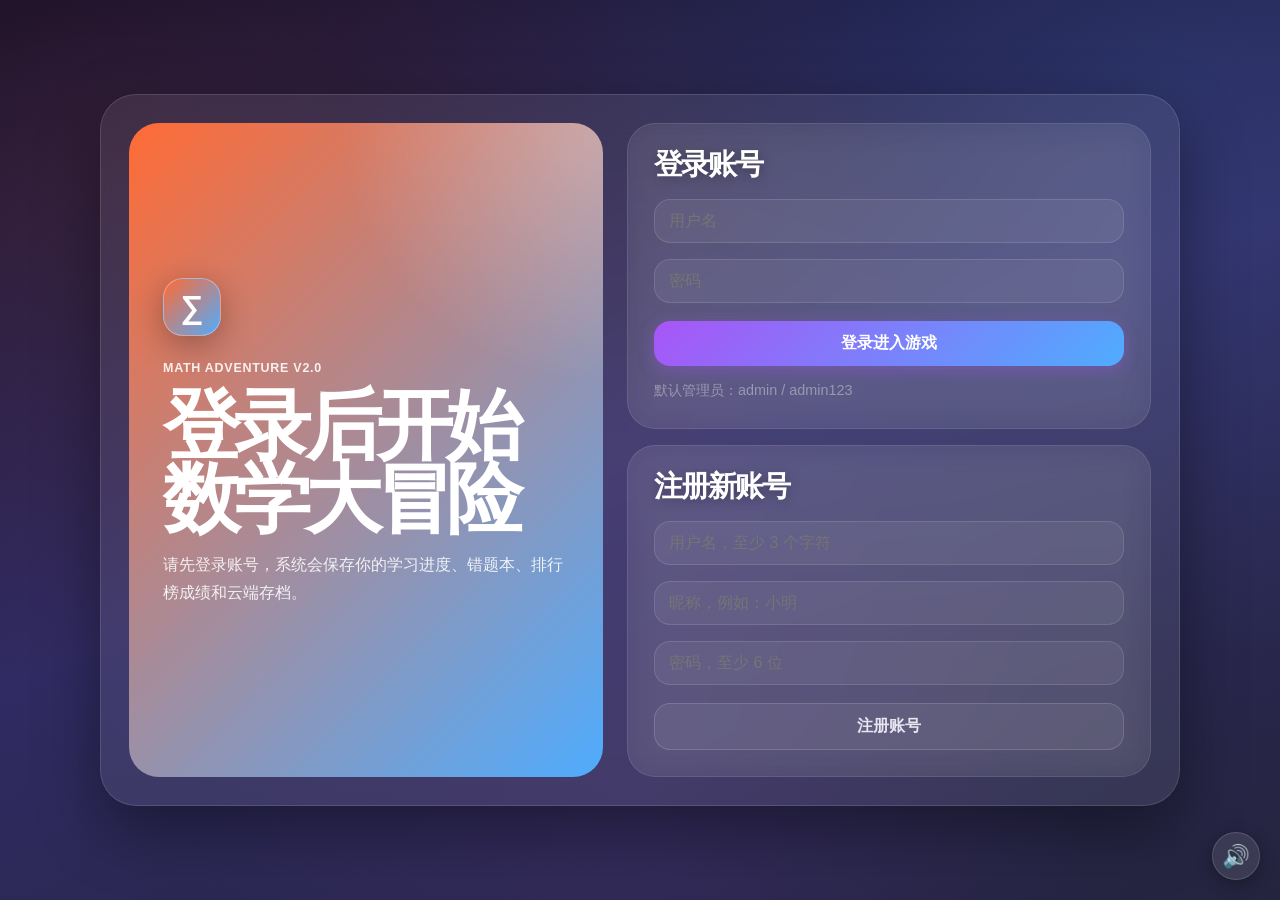
==== commit fc9a6c8d: "Add files via upload" ====
--- a/index.html
+++ b/index.html
@@ -42,6 +42,8 @@
   overflow-x: hidden;
 }
 
+#starfield { position: fixed; inset: 0; z-index: 0; pointer-events: none; }
+
 button, input, textarea { font: inherit; }
 
 button {
@@ -71,6 +73,8 @@
   width: min(1440px, calc(100% - 28px));
   margin: 0 auto;
   padding: 20px 0 32px;
+  position: relative;
+  z-index: 1;
 }
 
 .app.locked {
@@ -458,8 +462,6 @@
   margin-top: 22px;
 }
 
-.primary,
-.secondary,
 .danger-btn {
   padding: 12px 18px;
   border-radius: 16px;
@@ -467,23 +469,34 @@
 }
 
 .primary {
+  padding: 12px 24px;
+  border-radius: 16px;
+  background: linear-gradient(135deg, var(--purple), var(--blue));
   color: #fff;
-  background: linear-gradient(135deg, var(--primary), #ff8c42, var(--purple));
-  background-size: 200% 200%;
-  animation: gradient-shift 3s ease infinite;
-  box-shadow: var(--glow-primary);
-  text-shadow: 0 1px 4px rgba(0,0,0,0.2);
+  font-weight: 900;
+  box-shadow: 0 4px 16px rgba(168, 85, 247, 0.35);
+  transition: transform .15s, box-shadow .2s, filter .2s;
+}
+.primary:hover {
+  transform: translateY(-3px);
+  box-shadow: 0 8px 28px rgba(168, 85, 247, 0.5), 0 0 20px rgba(168,85,247,0.25);
+  filter: brightness(1.1);
 }
 
 .secondary {
+  padding: 12px 24px;
+  border-radius: 16px;
+  background: rgba(255,255,255,0.06);
   color: var(--ink);
-  background: rgba(255,255,255,0.08);
   border: 1px solid rgba(255,255,255,0.15);
-}
-
+  font-weight: 700;
+  transition: transform .15s, box-shadow .2s, border-color .2s, background .2s;
+}
 .secondary:hover {
-  background: rgba(255,255,255,0.14);
-  box-shadow: var(--glow-blue);
+  transform: translateY(-3px);
+  border-color: rgba(255,255,255,0.3);
+  box-shadow: 0 6px 20px rgba(0,0,0,0.3), 0 0 16px rgba(168,85,247,0.15);
+  background: rgba(255,255,255,0.1);
 }
 
 .danger-btn {
@@ -678,7 +691,15 @@
   box-shadow: 0 0 12px rgba(67,233,123,0.4);
 }
 
-.bar.danger i { background: linear-gradient(90deg, var(--danger), var(--primary)); box-shadow: 0 0 12px rgba(245,81,95,0.4); }
+.bar.danger i { background: linear-gradient(90deg, var(--danger), var(--primary)); box-shadow: 0 0 12px rgba(245,81,95,0.4); transition: width .4s cubic-bezier(.34,1.56,.64,1); }
+.bar.danger.shaking i { animation: hpShake .3s ease; }
+@keyframes hpShake {
+  0%,100% { transform: translateX(0); }
+  20% { transform: translateX(-4px); }
+  40% { transform: translateX(4px); }
+  60% { transform: translateX(-3px); }
+  80% { transform: translateX(2px); }
+}
 
 .quick-grid,
 .shop-grid,
@@ -1009,6 +1030,31 @@
   0% { opacity: 0; transform: translate(-50%, -50%) scale(.4); }
   30% { opacity: 1; transform: translate(-50%, -50%) scale(1.25); }
   100% { opacity: 0; transform: translate(-50%, -90%) scale(1); }
+}
+
+.combo-big {
+  animation: comboScale .5s ease;
+  color: var(--amber) !important;
+}
+@keyframes comboScale {
+  0% { transform: scale(1); }
+  40% { transform: scale(1.8); }
+  100% { transform: scale(1); }
+}
+
+/* 屏幕震动 */
+.screen-shake { animation: shake .35s ease; }
+@keyframes shake {
+  0%,100% { transform: translate(0); }
+  10% { transform: translate(-4px, 2px); }
+  20% { transform: translate(4px, -1px); }
+  30% { transform: translate(-3px, -2px); }
+  40% { transform: translate(3px, 1px); }
+  50% { transform: translate(-2px, -1px); }
+  60% { transform: translate(2px, 1px); }
+  70% { transform: translate(-1px, 0); }
+  80% { transform: translate(1px, 0); }
+  90% { transform: translate(0, -1px); }
 }
 
 .hp-row {
@@ -1236,6 +1282,52 @@
 .toast.show {
   opacity: 1;
   transform: translateX(-50%) translateY(0);
+}
+
+.achievement-popup {
+  position: fixed; inset: 0; z-index: 9999;
+  display: grid; place-items: center;
+  background: rgba(0,0,0,0.6);
+  animation: fadeIn .3s ease;
+}
+.achievement-popup.fade-out { animation: fadeOut .5s ease forwards; }
+.achievement-popup-card {
+  padding: 36px 44px;
+  border-radius: 28px;
+  background: linear-gradient(135deg, #1a1a3e, #2d1b4e);
+  border: 2px solid rgba(255,215,0,0.4);
+  box-shadow: 0 24px 64px rgba(0,0,0,0.5), 0 0 40px rgba(255,215,0,0.2);
+  text-align: center;
+  animation: popIn .5s cubic-bezier(.34,1.56,.64,1);
+}
+@keyframes popIn { from { transform: scale(0.5); opacity: 0; } to { transform: scale(1); opacity: 1; } }
+@keyframes fadeIn { from { opacity: 0; } to { opacity: 1; } }
+@keyframes fadeOut { from { opacity: 1; } to { opacity: 0; } }
+.ach-popup-icon { font-size: 4rem; margin-bottom: 8px; animation: achIconBounce .6s ease infinite alternate; }
+@keyframes achIconBounce { from { transform: translateY(0); } to { transform: translateY(-10px); } }
+.achievement-popup-card h2 { color: var(--gold); margin: 0 0 8px; }
+.achievement-popup-card b { color: var(--ink); font-size: 1.3rem; }
+.achievement-popup-card p { color: var(--muted); margin: 6px 0; }
+.achievement-popup-card small { color: var(--amber); }
+
+@keyframes confettiFall {
+  0% { transform: translateY(0) rotate(0deg); opacity: 1; }
+  100% { transform: translateY(100vh) rotate(720deg); opacity: 0; }
+}
+.confetti { position: fixed; z-index: 10000; pointer-events: none; }
+
+.chest-animation {
+  position: fixed; top: 50%; left: 50%; z-index: 9998;
+  transform: translate(-50%,-50%);
+  pointer-events: none;
+}
+.chest-icon { font-size: 5rem; display: block; animation: chestBounce .6s ease infinite alternate; }
+.chest-animation.open .chest-icon { animation: chestOpen .8s ease forwards; }
+@keyframes chestBounce { from { transform: scale(1) rotate(-5deg); } to { transform: scale(1.1) rotate(5deg); } }
+@keyframes chestOpen {
+  0% { transform: scale(1.1) rotate(5deg); }
+  50% { transform: scale(1.5) rotate(0deg); opacity: 1; }
+  100% { transform: scale(2); opacity: 0; }
 }
 
 @media (max-width: 1100px) {
@@ -2291,6 +2383,40 @@
   setTimeout(() => toast.classList.remove("show"), 2200);
 }
 
+function showAchievementPopup(achievement) {
+  // 创建彩带粒子
+  const colors = ["#ff6b35","#4facfe","#a855f7","#43e97b","#ffaa00","#f5515f","#00e5ff"];
+  for (let i = 0; i < 40; i++) {
+    const confetti = document.createElement("div");
+    confetti.className = "confetti";
+    confetti.style.cssText = `
+      position:fixed;z-index:10000;pointer-events:none;
+      left:${Math.random()*100}%;top:-10px;
+      width:${Math.random()*8+5}px;height:${Math.random()*8+5}px;
+      background:${colors[Math.floor(Math.random()*colors.length)]};
+      border-radius:${Math.random()>.5?"50%":"2px"};
+      animation:confettiFall ${Math.random()*2+1.5}s ease-out forwards;
+      animation-delay:${Math.random()*0.5}s;
+    `;
+    document.body.appendChild(confetti);
+    setTimeout(() => confetti.remove(), 3000);
+  }
+  // 弹窗
+  const popup = document.createElement("div");
+  popup.className = "achievement-popup";
+  popup.innerHTML = `
+    <div class="achievement-popup-card">
+      <div class="ach-popup-icon">🏆</div>
+      <h2>成就解锁！</h2>
+      <b>${achievement.name}</b>
+      <p>${achievement.desc}</p>
+      <small>奖励：${achievement.coin ? achievement.coin+"金币 " : ""}${achievement.diamond ? achievement.diamond+"钻石" : ""}</small>
+    </div>
+  `;
+  document.body.appendChild(popup);
+  setTimeout(() => { popup.classList.add("fade-out"); setTimeout(() => popup.remove(), 500); }, 3000);
+}
+
 function switchView(id) {
   $$(".view").forEach(v => v.classList.toggle("active", v.id === id));
   $$(".nav").forEach(n => n.classList.toggle("active", n.dataset.view === id));
@@ -2452,9 +2578,23 @@
   }
 }
 
+function countUp(el, target, duration = 800) {
+  const start = parseInt(el.textContent) || 0;
+  if (start === target) return;
+  const startTime = performance.now();
+  function step(now) {
+    const progress = Math.min((now - startTime) / duration, 1);
+    const eased = 1 - Math.pow(1 - progress, 3);
+    el.textContent = Math.round(start + (target - start) * eased);
+    if (progress < 1) requestAnimationFrame(step);
+  }
+  requestAnimationFrame(step);
+}
+
 function renderHome() {
   const accuracy = getAccuracy(state.stats);
-  $("comboHome").textContent = state.player.combo;
+  $("comboHome").textContent = state.player.combo;
+  countUp($("comboHome"), state.player.combo);
   $("accuracyHome").textContent = `${accuracy}%`;
   $("xpBar").style.width = `${Math.min(100, state.player.xp)}%`;
   $("xpText").textContent = `${state.player.xp} / 100`;
@@ -2586,6 +2726,9 @@
   $("answeredValue").textContent = state.stats.answered;
   $("correctValue").textContent = state.stats.correct;
   $("levelStageValue").textContent = `${state.player.currentWorld}-${state.player.currentLevel}`;
+  // 血条震动
+  const hpBarEl = $("bossHpBar").parentElement;
+  if (hpBarEl) hpBarEl.classList.remove("shaking");
   renderSkillWeights();
 }
 
@@ -2755,6 +2898,21 @@
   $("petDesc").textContent = `技能：答对题目时额外获得 ${pet.level} 金币和 ${Math.ceil(pet.level / 2)} 经验。`;
   $("petBar").style.width = `${Math.min(100, pet.xp)}%`;
   $("petLevelText").textContent = `Lv.${pet.level}`;
+  // 宠物跟随鼠标
+  const petCard = $("pet").querySelector(".pet-card");
+  if (petCard) {
+    petCard.addEventListener("mousemove", (e) => {
+      const rect = petCard.getBoundingClientRect();
+      const x = (e.clientX - rect.left - rect.width/2) / 15;
+      const y = (e.clientY - rect.top - rect.height/2) / 15;
+      const petIcon = petCard.querySelector(".pet-big");
+      if (petIcon) petIcon.style.transform = `translate(${x}px,${y}px)`;
+    });
+    petCard.addEventListener("mouseleave", () => {
+      const petIcon = petCard.querySelector(".pet-big");
+      if (petIcon) petIcon.style.transform = "translate(0,0)";
+    });
+  }
 }
 
 function renderShop() {
@@ -3527,6 +3685,9 @@
     state.player.maxCombo = Math.max(state.player.maxCombo, state.player.combo);
     const damage = 18 + Math.min(18, state.player.combo * 2);
     state.boss.hp = Math.max(0, state.boss.hp - damage);
+    // 血条震动
+    const hpBarContainer = $("bossHpBar").parentElement;
+    if (hpBarContainer) { hpBarContainer.classList.remove("shaking"); void hpBarContainer.offsetWidth; hpBarContainer.classList.add("shaking"); }
     gainReward();
     SFX.correct();
     if (state.player.combo >= 3) SFX.combo();
@@ -3534,6 +3695,10 @@
     showToast(`答对了！Boss 受到 ${damage} 点伤害。`);
     damageMonster(currentQuestion.skill);
     if (state.player.combo >= 3) { catLastMessage = ""; catContext = "combo"; }
+    if (state.player.combo >= 5) {
+      document.querySelector(".app").classList.add("screen-shake");
+      setTimeout(() => document.querySelector(".app").classList.remove("screen-shake"), 350);
+    }
     if (state.boss.hp <= 0) clearLevel();
   } else {
     state.player.combo = 0;
@@ -3708,6 +3873,13 @@
   if (state.player.currentLevel < 10) {
     state.player.currentLevel += 1;
     showToast(`击败了 ${world.boss}！第 ${state.player.currentLevel} 关开始！`);
+    // 宝箱动画
+    const chest = document.createElement("div");
+    chest.className = "chest-animation";
+    chest.innerHTML = `<span class="chest-icon">🎁</span>`;
+    document.body.appendChild(chest);
+    setTimeout(() => { chest.classList.add("open"); }, 300);
+    setTimeout(() => chest.remove(), 2800);
   } else if (state.player.currentWorld < DATA.worlds.length) {
     // 通关当前世界，显示胜利剧情
     state.player.currentWorld += 1;
@@ -3749,6 +3921,11 @@
   effect.classList.remove("show");
   void effect.offsetWidth;
   effect.classList.add("show");
+  // 连击数字放大效果
+  if (state.player.combo >= 5) {
+    $("comboValue").classList.add("combo-big");
+    setTimeout(() => $("comboValue").classList.remove("combo-big"), 600);
+  }
 }
 
 function useHint() {
@@ -3900,7 +4077,7 @@
   state.achievements[id] = true;
   state.player.coin += a.coin;
   state.player.diamond += a.diamond;
-  showToast(`解锁成就：${a.name}`);
+  showAchievementPopup(a);
 }
 
 function exportSave() {
@@ -4201,6 +4378,40 @@
 
 init();
 
+// ===== 星空粒子背景 =====
+(function initStarfield() {
+  const canvas = document.getElementById("starfield");
+  if (!canvas) return;
+  const ctx = canvas.getContext("2d");
+  let stars = [];
+  let w, h;
+
+  function resize() { w = canvas.width = window.innerWidth; h = canvas.height = window.innerHeight; }
+  resize();
+  window.addEventListener("resize", resize);
+
+  for (let i = 0; i < 120; i++) {
+    stars.push({ x: Math.random() * w, y: Math.random() * h, r: Math.random() * 2 + 0.5, speed: Math.random() * 0.3 + 0.1, opacity: Math.random() * 0.6 + 0.2, twinkle: Math.random() * Math.PI * 2 });
+  }
+
+  function draw() {
+    ctx.clearRect(0, 0, w, h);
+    stars.forEach(s => {
+      s.twinkle += 0.01;
+      s.y -= s.speed;
+      if (s.y < -5) { s.y = h + 5; s.x = Math.random() * w; }
+      const alpha = s.opacity + Math.sin(s.twinkle) * 0.2;
+      ctx.beginPath();
+      ctx.arc(s.x, s.y, s.r, 0, Math.PI * 2);
+      ctx.fillStyle = `rgba(255,255,255,${Math.max(0.1, alpha)})`;
+      ctx.fill();
+    });
+    requestAnimationFrame(draw);
+  }
+  draw();
+})();
+
 </script>
+<canvas id="starfield"></canvas>
 </body>
 </html>
